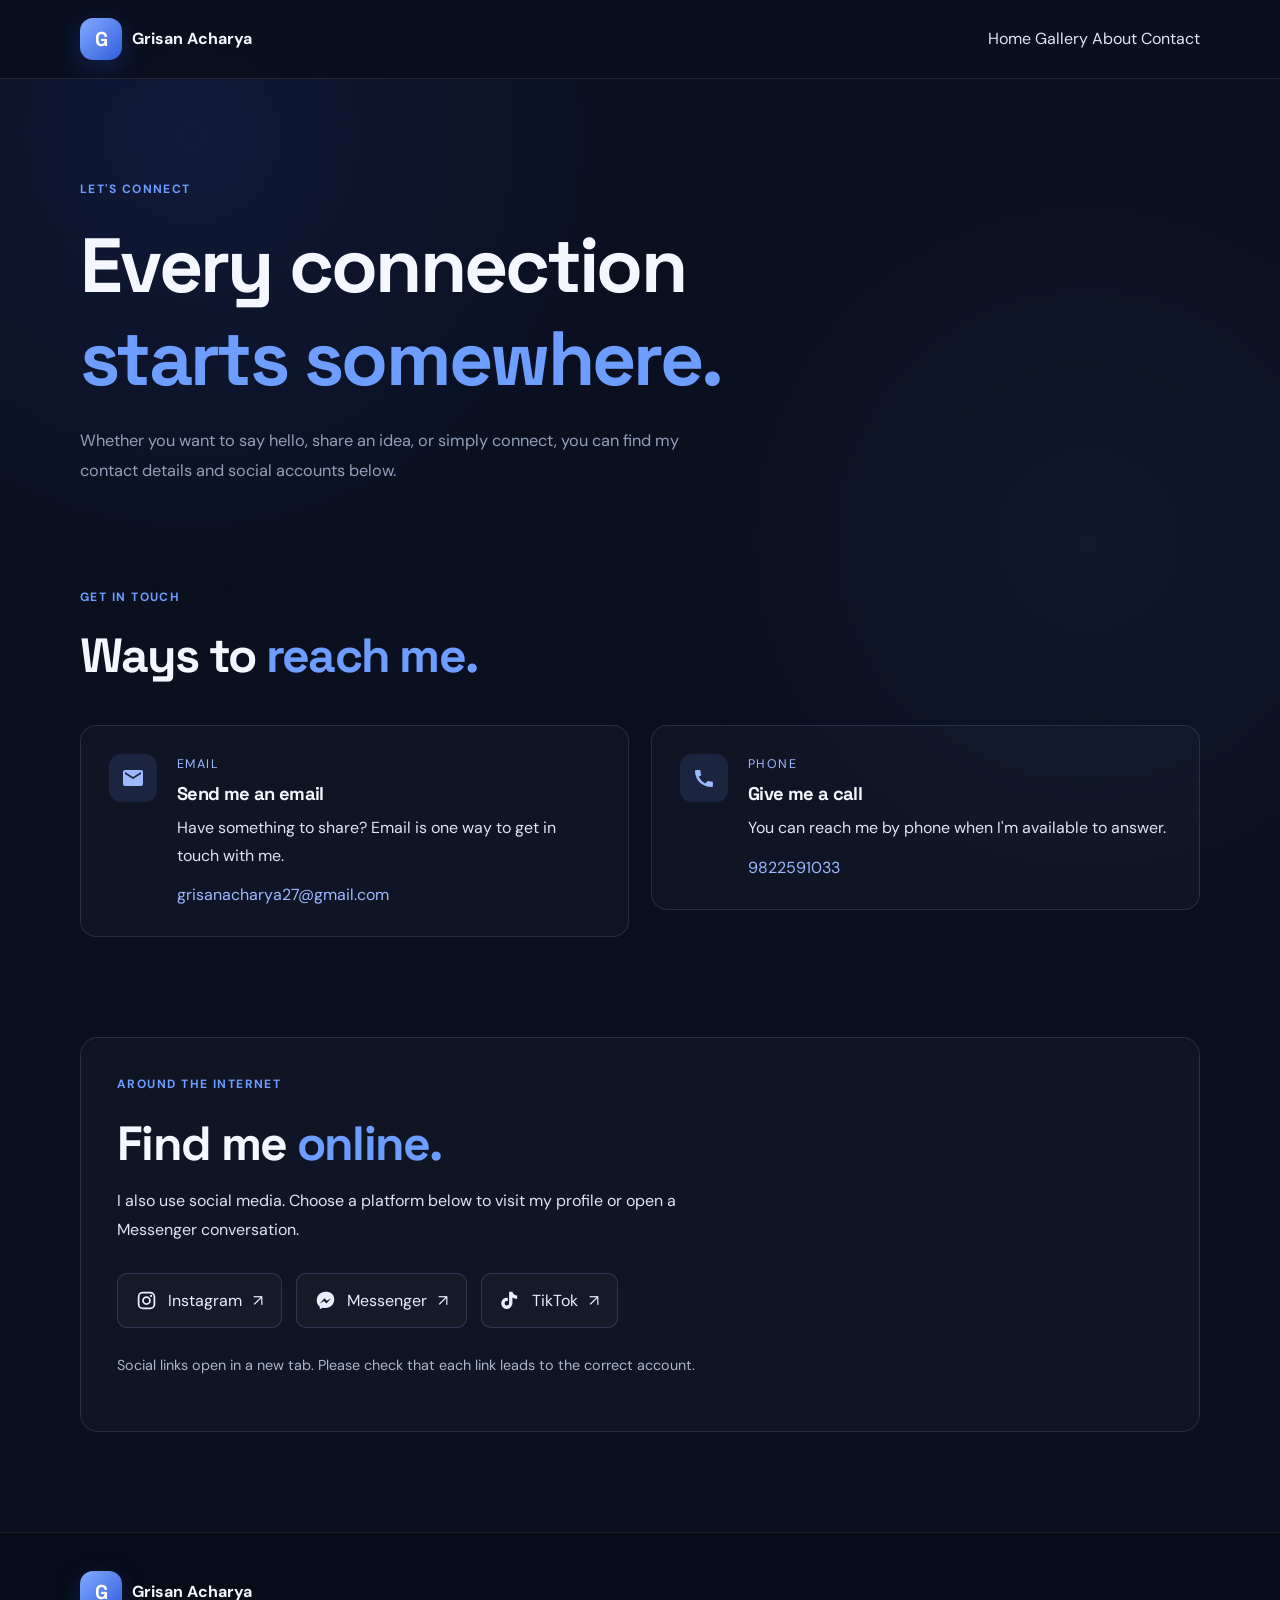
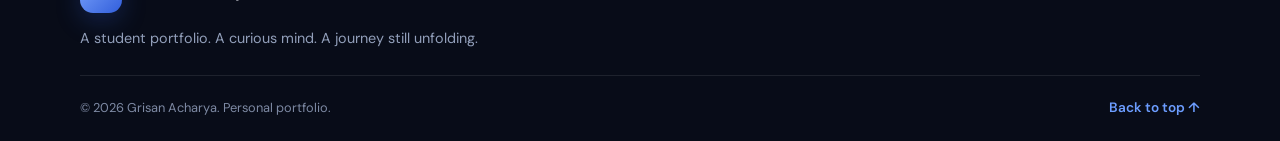
==== contact.html @ 9abcc93d "Refactor navigation menu in contact.html" ====
<!DOCTYPE html><html lang="en"><head>
    <meta charset="UTF-8">
    <meta name="viewport" content="width=device-width, initial-scale=1.0"><meta name="description"
    content="Contact Grisan Acharya through email, phone, or social media.">

<meta name="theme-color" content="#0b1020">

<title>Contact | Grisan Acharya</title>

<link rel="preconnect" href="https://fonts.googleapis.com">
<link rel="preconnect" href="https://fonts.gstatic.com" crossorigin>

<link href="https://fonts.googleapis.com/css2?family=DM+Sans:wght@400;500;600;700&family=Space+Grotesk:wght@400;500;600;700&display=swap"
    rel="stylesheet">

<link rel="stylesheet" href="style.css">

<style>
    /* Contact page */
    .contact-hero {
        padding: 100px 0 65px;
    }

    .contact-hero .eyebrow {
        margin-bottom: 20px;
    }

    .contact-hero h1 {
        max-width: 800px;
        margin-bottom: 22px;
    }

    .contact-hero .lead {
        max-width: 620px;
    }

    .contact-section {
        padding-top: 20px;
        padding-bottom: 100px;
    }

    .contact-grid {
        display: grid;
        grid-template-columns: repeat(2, minmax(0, 1fr));
        gap: 22px;
    }

    .contact-card {
        display: flex;
        align-items: flex-start;
        gap: 20px;
        padding: 28px;
        border: 1px solid rgba(156, 186, 255, 0.15);
        border-radius: 16px;
        background: rgba(255, 255, 255, 0.025);
        transition: transform 0.25s ease, border-color 0.25s ease;
        min-width: 0;
    }

    .contact-card:hover {
        transform: translateY(-4px);
        border-color: rgba(156, 186, 255, 0.5);
    }

    .contact-icon {
        width: 48px;
        height: 48px;
        flex-shrink: 0;
        display: flex;
        align-items: center;
        justify-content: center;
        border-radius: 12px;
        color: #9cbaff;
        background: rgba(108, 157, 255, 0.12);
    }

    .contact-icon svg {
        width: 24px;
        height: 24px;
        fill: currentColor;
    }

    .contact-card h2 {
        font-size: 1.15rem;
        margin: 2px 0 9px;
    }

    .contact-card p {
        margin: 0 0 12px;
        line-height: 1.7;
        overflow-wrap: anywhere;
    }

    .contact-card a {
        color: #9cbaff;
        text-decoration: none;
        overflow-wrap: anywhere;
    }

    .contact-card a:hover {
        text-decoration: underline;
    }

    .contact-label {
        font-size: 0.78rem;
        letter-spacing: 0.12em;
        text-transform: uppercase;
        color: #9cbaff;
        margin-bottom: 8px !important;
    }

    .social-contact-section {
        padding: 0 0 100px;
    }

    .social-contact-card {
        padding: 36px;
        border: 1px solid rgba(156, 186, 255, 0.15);
        border-radius: 18px;
        background: rgba(255, 255, 255, 0.025);
    }

    .social-contact-card h2 {
        margin-bottom: 14px;
    }

    .social-contact-card > p {
        max-width: 620px;
        line-height: 1.8;
    }

    .contact-social-links {
        display: flex;
        flex-wrap: wrap;
        gap: 14px;
        margin-top: 28px;
    }

    .contact-social-link {
        display: inline-flex;
        align-items: center;
        gap: 11px;
        padding: 13px 18px;
        color: #e8edff;
        text-decoration: none;
        border: 1px solid rgba(156, 186, 255, 0.18);
        border-radius: 10px;
        background: rgba(255, 255, 255, 0.025);
        transition: background 0.2s ease, border-color 0.2s ease;
    }

    .contact-social-link:hover {
        background: rgba(108, 157, 255, 0.1);
        border-color: rgba(156, 186, 255, 0.5);
    }

    .contact-social-link svg {
        width: 21px;
        height: 21px;
        flex-shrink: 0;
        fill: currentColor;
    }

    .contact-social-link:focus-visible,
    .contact-card a:focus-visible {
        outline: 2px solid #9cbaff;
        outline-offset: 4px;
    }

    .contact-note {
        margin-top: 25px;
        color: #aab5ce;
        font-size: 0.9rem;
        line-height: 1.7;
    }

    @media (max-width: 700px) {
        .contact-hero {
            padding-top: 70px;
        }

        .contact-grid {
            grid-template-columns: 1fr;
        }

        .contact-card {
            padding: 22px;
        }

        .social-contact-card {
            padding: 25px;
        }

        .contact-social-links {
            flex-direction: column;
        }

        .contact-social-link {
            width: 100%;
            box-sizing: border-box;
        }
    }

    @media (prefers-reduced-motion: reduce) {
        .contact-card,
        .contact-social-link {
            transition: none;
        }

        .contact-card:hover {
            transform: none;
        }
    }
</style>

</head><body id="top"><!-- Navigation -->
<header class="site-header">

    <div class="wrap nav-container">

        <a href="index.html" class="brand">
            <span class="brand-mark">G</span>
            <span>Grisan Acharya</span>
        </a>

        <nav aria-label="Main navigation">

            

                
                    <a href="index.html">Home</a>
                

                
                    <a href="gallery.html">Gallery</a>
                

                
                    <a href="information.html">About</a>
                

                
                    <a href="contact.html" aria-current="page">Contact</a>
                

            

        </nav>

    </div>

</header>


<main>

    <!-- Contact Introduction -->
    <section class="contact-hero">

        <div class="wrap">

            <p class="eyebrow">
                LET'S CONNECT
            </p>

            <h1>
                Every connection
                <span class="accent">starts somewhere.</span>
            </h1>

            <p class="lead">
                Whether you want to say hello, share an idea,
                or simply connect, you can find my contact details
                and social accounts below.
            </p>

        </div>

    </section>


    <!-- Contact Information -->
    <section class="section contact-section">

        <div class="wrap">

            <div class="section-heading">

                <p class="eyebrow">GET IN TOUCH</p>

                <h2>
                    Ways to
                    <span class="accent">reach me.</span>
                </h2>

            </div>


            <div class="contact-grid">

                <!-- Email -->
                <article class="contact-card">

                    <div class="contact-icon" aria-hidden="true">
                        <svg viewBox="0 0 24 24">
                            <path d="M20 4H4a2 2 0 0 0-2 2v12a2 2 0 0 0 2 2h16a2 2 0 0 0 2-2V6a2 2 0 0 0-2-2zm0 4-8 5-8-5V6l8 5 8-5v2z"/>
                        </svg>
                    </div>

                    <div>
                        <p class="contact-label">EMAIL</p>

                        <h2>Send me an email</h2>

                        <p>
                            Have something to share? Email is one
                            way to get in touch with me.
                        </p>

                        <a href="mailto:grisanacharya27@gmail.com">
                            grisanacharya27@gmail.com
                        </a>
                    </div>

                </article>


                <!-- Phone -->
                <article class="contact-card">

                    <div class="contact-icon" aria-hidden="true">
                        <svg viewBox="0 0 24 24">
                            <path d="M6.6 10.8a15.5 15.5 0 0 0 6.6 6.6l2.2-2.2a1 1 0 0 1 1-.2 11.2 11.2 0 0 0 3.5.6 1 1 0 0 1 1 1V20a1 1 0 0 1-1 1C10 21 3 14 3 5a1 1 0 0 1 1-1h3.5a1 1 0 0 1 1 1 11.2 11.2 0 0 0 .6 3.5 1 1 0 0 1-.2 1z"/>
                        </svg>
                    </div>

                    <div>
                        <p class="contact-label">PHONE</p>

                        <h2>Give me a call</h2>

                        <p>
                            You can reach me by phone when I'm
                            available to answer.
                        </p>

                        <a href="tel:9822591033">
                            9822591033
                        </a>
                    </div>

                </article>

            </div>

        </div>

    </section>


    <!-- Social Media -->
    <section class="section social-contact-section">

        <div class="wrap">

            <div class="social-contact-card">

                <p class="eyebrow">AROUND THE INTERNET</p>

                <h2>
                    Find me
                    <span class="accent">online.</span>
                </h2>

                <p>
                    I also use social media. Choose a platform below
                    to visit my profile or open a Messenger conversation.
                </p>


                <div class="contact-social-links">

                    <!-- Instagram -->
                    <a
                        class="contact-social-link"
                        href="https://www.instagram.com/grisanacharya/"
                        target="_blank"
                        rel="noopener noreferrer"
                        aria-label="Visit Instagram profile"
                    >

                        <svg viewBox="0 0 24 24" aria-hidden="true">
                            <path d="M7.8 2h8.4A5.8 5.8 0 0 1 22 7.8v8.4a5.8 5.8 0 0 1-5.8 5.8H7.8A5.8 5.8 0 0 1 2 16.2V7.8A5.8 5.8 0 0 1 7.8 2zm0 2A3.8 3.8 0 0 0 4 7.8v8.4A3.8 3.8 0 0 0 7.8 20h8.4a3.8 3.8 0 0 0 3.8-3.8V7.8A3.8 3.8 0 0 0 16.2 4H7.8zM12 7a5 5 0 1 1 0 10 5 5 0 0 1 0-10zm0 2a3 3 0 1 0 0 6 3 3 0 0 0 0-6zm5.2-3.5a1.3 1.3 0 1 1 0 2.6 1.3 1.3 0 0 1 0-2.6z"/>
                        </svg>

                        Instagram
                        <span aria-hidden="true">↗</span>

                    </a>


                    <!-- Messenger -->
                    <a
                        class="contact-social-link"
                        href="https://m.me/GrisanAcharya01"
                        target="_blank"
                        rel="noopener noreferrer"
                        aria-label="Open Messenger conversation"
                    >

                        <svg viewBox="0 0 24 24" aria-hidden="true">
                            <path d="M12 2C6.2 2 2 6.3 2 12c0 3 1.3 5.5 3.5 7.2V22l3.2-1.8c1 .3 2.1.5 3.3.5 5.8 0 10-4.3 10-10S17.8 2 12 2zm1 13.5-2.6-2.8-5.1 2.8 5.6-6 2.6 2.8 5.1-2.8-5.6 6z"/>
                        </svg>

                        Messenger
                        <span aria-hidden="true">↗</span>

                    </a>


                    <!-- TikTok -->
                    <a
                        class="contact-social-link"
                        href="https://www.tiktok.com/@grisan25"
                        target="_blank"
                        rel="noopener noreferrer"
                        aria-label="Visit TikTok profile"
                    >

                        <svg viewBox="0 0 24 24" aria-hidden="true">
                            <path d="M19.6 6.4a5.7 5.7 0 0 1-3.5-1.2A5.7 5.7 0 0 1 14.2 2h-3.8v13.2a2.6 2.6 0 1 1-2.6-2.6c.4 0 .8.1 1.1.2V8.9a6.4 6.4 0 1 0 5.3 6.3V8.5a9.4 9.4 0 0 0 5.4 1.7V6.4z"/>
                        </svg>

                        TikTok
                        <span aria-hidden="true">↗</span>

                    </a>

                </div>


                <p class="contact-note">
                    Social links open in a new tab. Please check that
                    each link leads to the correct account.
                </p>

            </div>

        </div>

    </section>

</main>


<!-- Footer -->
<footer class="site-footer">

    <div class="wrap">

        <div class="footer-main">

            <a href="index.html" class="brand footer-brand">
                <span class="brand-mark">G</span>
                <span>Grisan Acharya</span>
            </a>

            <p>
                A student portfolio.
                A curious mind.
                A journey still unfolding.
            </p>

        </div>


        <div class="footer-bottom">

            <p>
                &copy; 2026 Grisan Acharya.
                Personal portfolio.
            </p>

            <a href="#top" class="back-to-top">
                Back to top ↑
            </a>

        </div>

    </div>

</footer>


<script>
    document.querySelector(".back-to-top").addEventListener(
        "click",
        function (event) {
            event.preventDefault();

            window.scrollTo({
                top: 0,
                behavior: "smooth"
            });
        }
    );
</script>

</body>
</html>
---- style.css ----
/* =========================================
   GRISAN ACHARYA — PERSONAL PORTFOLIO
   Responsive design for all devices
   ========================================= */

:root {
    --bg: #0b1020;
    --bg-soft: #10182b;
    --card: #121d33;
    --blue: #6c9dff;
    --blue-light: #9cbaff;
    --white: #f5f7ff;
    --text: #dce4f5;
    --muted: #929fba;
    --line: rgba(255, 255, 255, 0.09);
    --max-width: 1120px;
}

* {
    box-sizing: border-box;
    margin: 0;
    padding: 0;
}

html {
    scroll-behavior: smooth;
    scroll-padding-top: 120px;
}

body {
    min-height: 100vh;
    overflow-x: clip;
    display: flex;
    flex-direction: column;

    background: var(--bg);
    color: var(--text);

    font-family: "DM Sans", Arial, sans-serif;
    line-height: 1.7;
}

main {
    flex: 1;
    min-width: 0;
}

img {
    display: block;
    max-width: 100%;
    height: auto;
}

a {
    color: inherit;
    text-decoration: none;
}

button,
input,
textarea,
select {
    font: inherit;
}

button,
a {
    -webkit-tap-highlight-color: transparent;
}

ul {
    list-style: none;
}

h1,
h2,
h3,
h4 {
    color: var(--white);
    font-family: "Space Grotesk", Arial, sans-serif;
    line-height: 1.2;
    letter-spacing: -0.035em;
    overflow-wrap: anywhere;
}

h1 {
    font-size: clamp(2.3rem, 6vw, 4.8rem);
}

h2 {
    font-size: clamp(1.9rem, 4vw, 3rem);
}

h3 {
    font-size: 1.2rem;
}

p {
    margin-bottom: 1rem;
    overflow-wrap: anywhere;
}

:focus-visible {
    outline: 3px solid var(--blue-light);
    outline-offset: 4px;
}

.accent {
    color: var(--blue);
}

.wrap {
    width: min(90%, var(--max-width));
    margin-inline: auto;
}

.section {
    padding-block: clamp(55px, 8vw, 100px);
}

/* Background */

body::before {
    content: "";
    position: fixed;
    inset: 0;
    z-index: -1;
    pointer-events: none;

    background:
        radial-gradient(
            circle at 15% 15%,
            rgba(49, 94, 219, 0.13),
            transparent 35%
        ),
        radial-gradient(
            circle at 85% 60%,
            rgba(108, 157, 255, 0.06),
            transparent 35%
        );
}

/* Navigation */

.site-header {
    position: sticky;
    top: 0;
    z-index: 100;

    background: rgba(11, 16, 32, 0.96);
    border-bottom: 1px solid var(--line);

    backdrop-filter: blur(16px);
    -webkit-backdrop-filter: blur(16px);
}

.nav-container {
    min-height: 78px;

    display: flex;
    justify-content: space-between;
    align-items: center;
    gap: 20px;
}

.brand {
    display: inline-flex;
    align-items: center;
    gap: 10px;

    color: var(--white);
    font-size: 1rem;
    font-weight: 700;
    white-space: nowrap;
}

.brand-mark {
    width: 42px;
    height: 42px;
    flex-shrink: 0;

    display: grid;
    place-items: center;

    border-radius: 13px;
    background: linear-gradient(135deg, #82aaff, #315edb);

    color: white;
    font-family: "Space Grotesk", Arial, sans-serif;
    font-size: 1.25rem;

    box-shadow: 0 8px 24px rgba(49, 94, 219, 0.25);
}

.menu {
    display: flex;
    align-items: center;
    flex-wrap: wrap;
    gap: 5px;
}

.menu a {
    display: block;
    padding: 9px 12px;

    border-radius: 9px;
    color: var(--muted);

    font-size: 0.9rem;

    transition: background 0.2s, color 0.2s;
}

.menu a:hover,
.menu a[aria-current="page"] {
    color: var(--white);
    background: rgba(108, 157, 255, 0.12);
}

.menu a[aria-current="page"] {
    box-shadow: inset 0 -2px 0 var(--blue);
}

/* Labels and buttons */

.eyebrow {
    display: flex;
    align-items: center;
    flex-wrap: wrap;
    gap: 9px;

    margin-bottom: 20px;

    color: var(--blue);
    font-size: 0.75rem;
    font-weight: 700;
    letter-spacing: 0.12em;
}

.status-dot {
    width: 8px;
    height: 8px;
    flex: 0 0 8px;

    border-radius: 50%;
    background: var(--blue);

    box-shadow: 0 0 12px rgba(108, 157, 255, 0.7);
}

.lead {
    max-width: 620px;
    color: var(--muted);
    font-size: 1.02rem;
    line-height: 1.85;
}

.btn-row {
    display: flex;
    align-items: center;
    flex-wrap: wrap;
    gap: 12px;
    margin-top: 28px;
}

.btn {
    min-height: 48px;
    padding: 12px 20px;

    display: inline-flex;
    justify-content: center;
    align-items: center;
    gap: 9px;

    border: 1px solid transparent;
    border-radius: 11px;

    font-size: 0.94rem;
    font-weight: 600;
    text-align: center;

    transition: transform 0.2s, background 0.2s;
}

.btn:hover {
    transform: translateY(-2px);
}

.btn-primary {
    color: #071020;
    background: linear-gradient(135deg, #a6c2ff, #6595ff);
}

.btn-secondary {
    color: var(--white);
    border-color: var(--line);
    background: rgba(255, 255, 255, 0.025);
}

/* Hero */

.hero {
    padding-block: clamp(55px, 9vw, 105px);

    border-bottom: 1px solid var(--line);
}

.hero-grid {
    display: grid;
    grid-template-columns: minmax(0, 1.05fr) minmax(0, 0.95fr);
    align-items: center;
    gap: clamp(30px, 6vw, 70px);
}

.hero-content {
    min-width: 0;
    animation: fade-up 0.7s ease both;
}

.hero h1 {
    margin-bottom: 22px;
}

.hero-role {
    margin-bottom: 12px;
    color: var(--white);
    font-size: 1.15rem;
    font-weight: 600;
}

.hero .lead {
    margin-bottom: 18px;
}

.hero-note {
    padding-left: 14px;
    border-left: 2px solid var(--blue);

    color: var(--muted);
    font-size: 0.94rem;
}

.hero-footer-note {
    display: flex;
    align-items: center;
    flex-wrap: wrap;
    gap: 10px;

    margin-top: 40px;

    color: #8794ad;
    font-size: 0.68rem;
    font-weight: 600;
    letter-spacing: 0.08em;
}

.line {
    width: 30px;
    height: 1px;
    flex-shrink: 0;
    background: var(--blue);
}

/* Hero photo */

.hero-visual {
    position: relative;
    isolation: isolate;

    display: grid;
    place-items: center;

    min-width: 0;
    min-height: 480px;

    animation: fade-up 0.9s ease both;
}

.photo-orbit {
    position: absolute;
    z-index: -1;

    border: 1px solid rgba(108, 157, 255, 0.12);
    border-radius: 50%;

    pointer-events: none;
}

.orbit-one {
    width: min(100%, 440px);
    aspect-ratio: 1;
}

.orbit-two {
    width: min(115%, 510px);
    aspect-ratio: 1;
}

.hero-photo {
    position: relative;

    width: min(80%, 350px);
    padding: 9px;

    border: 1px solid var(--line);
    border-radius: 25px;

    background: rgba(255, 255, 255, 0.04);
    box-shadow: 0 25px 70px rgba(0, 0, 0, 0.4);

    transform: rotate(2deg);
    transition: transform 0.3s;
}

.hero-photo:hover {
    transform: rotate(0);
}

.hero-photo img {
    width: 100%;
    aspect-ratio: 4 / 5;

    object-fit: cover;
    object-position: center 30%;

    border-radius: 18px;
}

.photo-label {
    position: absolute;
    left: -25px;
    bottom: 22px;

    display: flex;
    align-items: center;
    gap: 10px;

    max-width: calc(100% + 20px);
    padding: 11px 13px;

    border: 1px solid var(--line);
    border-radius: 13px;

    background: #111a2d;
    box-shadow: 0 12px 35px rgba(0, 0, 0, 0.3);
}

.photo-label-icon {
    width: 35px;
    height: 35px;
    flex-shrink: 0;

    display: grid;
    place-items: center;

    border-radius: 10px;
    background: rgba(108, 157, 255, 0.12);
    color: var(--blue);
}

.photo-label strong,
.photo-label small,
.floating-card strong,
.floating-card small {
    display: block;
}

.photo-label strong,
.floating-card strong {
    color: var(--white);
    font-size: 0.83rem;
}

.photo-label small,
.floating-card small {
    color: var(--muted);
    font-size: 0.72rem;
}

.floating-card {
    position: absolute;

    display: flex;
    align-items: center;
    gap: 10px;

    max-width: 190px;
    padding: 11px 13px;

    border: 1px solid var(--line);
    border-radius: 13px;

    background: #111a2d;
    box-shadow: 0 12px 35px rgba(0, 0, 0, 0.3);
}

.floating-icon {
    color: var(--blue);
    font-size: 1.3rem;
}

.floating-card-top {
    top: 25px;
    right: 0;
}

.floating-card-bottom {
    right: -5px;
    bottom: 25px;
}

.floating-number {
    color: var(--blue);
    font-weight: 700;
    font-size: 1.2rem;
}

/* Section headings */

.section-heading {
    max-width: 760px;
    margin-bottom: 40px;
}

.section-heading h2 {
    margin-bottom: 18px;
}

.section-heading .lead {
    margin-bottom: 0;
}

/* Introduction cards */

.intro-section,
.events-section,
.social-section {
    background: var(--bg-soft);
}

.cards {
    display: grid;
    grid-template-columns: repeat(3, minmax(0, 1fr));
    gap: 18px;
}

.card {
    min-width: 0;
    padding: 27px 23px;

    border: 1px solid var(--line);
    border-radius: 20px;

    background: rgba(255, 255, 255, 0.02);

    transition: transform 0.25s, border-color 0.25s;
}

.card:hover {
    transform: translateY(-4px);
    border-color: rgba(108, 157, 255, 0.35);
}

.card-number {
    margin-bottom: 22px;

    color: var(--blue);
    font-size: 0.85rem;
    font-weight: 700;
}

.card h3 {
    margin-bottom: 12px;
}

.card p {
    margin-bottom: 0;
    color: var(--muted);
    font-size: 0.92rem;
}

/* Philosophy */

.philosophy-card {
    max-width: 900px;
    margin-inline: auto;
    padding: clamp(30px, 7vw, 65px);

    text-align: center;

    border: 1px solid rgba(108, 157, 255, 0.2);
    border-radius: 25px;

    background:
        radial-gradient(
            circle at top right,
            rgba(108, 157, 255, 0.12),
            transparent 45%
        ),
        var(--bg-soft);
}

.philosophy-symbol {
    margin-bottom: 15px;
    color: rgba(108, 157, 255, 0.35);
    font-family: Georgia, serif;
    font-size: 5rem;
    line-height: 1;
}

.philosophy-card .eyebrow {
    justify-content: center;
}

.philosophy-card h2 {
    margin-bottom: 22px;
}

.philosophy-description {
    max-width: 620px;
    margin-inline: auto;
    color: var(--muted);
}

.philosophy-signature {
    color: var(--blue);
    font-size: 0.88rem;
    font-weight: 600;
}

/* Events */

.events {
    display: grid;
    gap: 14px;
}

.event {
    display: grid;
    grid-template-columns: 55px minmax(0, 1fr) 25px;
    align-items: center;
    gap: 18px;

    padding: 23px;

    border: 1px solid var(--line);
    border-radius: 18px;

    background: rgba(255, 255, 255, 0.018);
}

.event-marker {
    width: 52px;
    aspect-ratio: 1;

    display: grid;
    place-items: center;

    border: 1px solid rgba(108, 157, 255, 0.2);
    border-radius: 14px;

    background: rgba(108, 157, 255, 0.09);
    color: var(--blue);
    font-weight: 700;
}

.event-content {
    min-width: 0;
}

.event-category {
    margin-bottom: 6px;
    color: var(--blue);
    font-size: 0.68rem;
    font-weight: 700;
    letter-spacing: 0.12em;
}

.event h3 {
    margin-bottom: 8px;
}

.event-content > p:not(.event-category) {
    color: var(--muted);
    font-size: 0.9rem;
}

.event-date {
    color: #9aa8c2;
    font-size: 0.8rem;
    font-weight: 600;
}

.event-arrow {
    color: var(--blue);
    font-size: 1.2rem;
}

.events-disclaimer {
    margin-top: 18px;
    color: var(--muted);
    font-size: 0.8rem;
}

/* Explore cards */

.explore-grid {
    display: grid;
    grid-template-columns: repeat(3, minmax(0, 1fr));
    gap: 17px;
}

.explore-card {
    min-width: 0;
    min-height: 215px;
    padding: 24px;

    display: flex;
    flex-direction: column;

    border: 1px solid var(--line);
    border-radius: 20px;

    background: var(--bg-soft);

    transition: transform 0.25s, border-color 0.25s;
}

.explore-card:hover {
    transform: translateY(-4px);
    border-color: rgba(108, 157, 255, 0.4);
}

.explore-card-top {
    display: flex;
    justify-content: space-between;
    gap: 10px;
    margin-bottom: 35px;
}

.explore-number {
    color: var(--blue);
    font-size: 0.68rem;
    font-weight: 700;
    letter-spacing: 0.08em;
}

.explore-arrow {
    color: var(--blue);
}

.explore-card h3 {
    margin-bottom: 10px;
}

.explore-card p {
    margin-bottom: 0;
    color: var(--muted);
    font-size: 0.9rem;
}

/* Social section */

.social-inner {
    display: grid;
    grid-template-columns: minmax(0, 1fr) minmax(0, 0.9fr);
    align-items: center;
    gap: 45px;
}

.social-inner h2 {
    margin-bottom: 18px;
}

.social-inner .lead {
    margin-bottom: 0;
}

.social-links {
    display: grid;
    gap: 11px;
}

.social-link {
    display: flex;
    align-items: center;
    gap: 13px;

    min-width: 0;
    padding: 14px;

    border: 1px solid var(--line);
    border-radius: 14px;

    background: rgba(255, 255, 255, 0.02);
}

.social-link > span:first-child {
    width: 38px;
    height: 38px;
    flex: 0 0 38px;

    display: grid;
    place-items: center;

    border-radius: 10px;
    background: rgba(108, 157, 255, 0.12);
    color: var(--blue);
    font-size: 0.8rem;
    font-weight: 700;
}

.social-name {
    flex: 1;
    min-width: 0;
    color: var(--white);
    font-size: 0.9rem;
    font-weight: 600;
}

.social-arrow {
    color: var(--muted);
}

/* Other page headers */

.page-head {
    padding-block: clamp(50px, 8vw, 85px);

    border-bottom: 1px solid var(--line);

    background:
        radial-gradient(
            circle at 80% 10%,
            rgba(108, 157, 255, 0.12),
            transparent 40%
        );
}

.page-head h1 {
    margin-bottom: 18px;
}

.page-head p:not(.eyebrow) {
    max-width: 650px;
    color: var(--muted);
    font-size: 1.02rem;
}

/* Gallery */

.gallery-grid {
    display: grid;
    grid-template-columns: repeat(2, minmax(0, 1fr));
    gap: 23px;
}

.moment {
    min-width: 0;
    padding: 20px;

    border: 1px solid var(--line);
    border-radius: 22px;

    background: var(--bg-soft);
}

.moment h2,
.moment h3 {
    margin-bottom: 12px;
}

.moment p {
    color: var(--muted);
    font-size: 0.93rem;
}

.moment .photo {
    overflow: hidden;
    margin-top: 18px;
    border-radius: 15px;
    background: var(--bg);
}

.moment .photo img {
    width: 100%;
    aspect-ratio: 4 / 5;
    object-fit: cover;
}

.moment figcaption {
    padding: 12px;
    color: var(--text);
    font-size: 0.86rem;
}

/* About page */

.about-grid {
    display: grid;
    grid-template-columns: minmax(0, 0.8fr) minmax(0, 1.2fr);
    align-items: start;
    gap: 35px;
}

.profile-card {
    min-width: 0;
    padding: 17px;

    border: 1px solid var(--line);
    border-radius: 22px;

    background: var(--bg-soft);
}

.profile-card img {
    width: 100%;
    aspect-ratio: 4 / 5;
    object-fit: cover;
    border-radius: 15px;
}

.profile-card h2,
.profile-card h3 {
    margin-top: 18px;
}

.profile-card p,
.about-content p {
    color: var(--muted);
}

.about-content h2 {
    margin-bottom: 20px;
}

.info-table {
    width: 100%;
    margin-top: 23px;
    border-collapse: collapse;
}

.info-table th,
.info-table td {
    padding: 13px 9px;
    border-bottom: 1px solid var(--line);
    text-align: left;
    vertical-align: top;
    overflow-wrap: anywhere;
}

.info-table th {
    width: 35%;
    color: var(--white);
}

.info-table td {
    color: var(--muted);
}

.chips {
    display: flex;
    flex-wrap: wrap;
    gap: 9px;
    margin-top: 18px;
}

.chips li {
    padding: 7px 12px;
    border: 1px solid rgba(108, 157, 255, 0.2);
    border-radius: 999px;

    background: rgba(108, 157, 255, 0.08);
    color: var(--blue-light);
    font-size: 0.8rem;
}

/* Contact page */

.contact-grid {
    display: grid;
    grid-template-columns: minmax(0, 0.9fr) minmax(0, 1.1fr);
    align-items: start;
    gap: 30px;
}

.contact-information h2,
.form-card h2 {
    margin-bottom: 16px;
}

.contact-information > p,
.form-card > p {
    color: var(--muted);
}

.info-list {
    display: grid;
    gap: 12px;
    margin-top: 22px;
}

.info-item {
    min-width: 0;
    padding: 16px;

    border: 1px solid var(--line);
    border-radius: 15px;

    background: var(--bg-soft);
    overflow-wrap: anywhere;
}

.info-item small {
    display: block;
    margin-bottom: 5px;
    color: var(--muted);
}

.info-item strong,
.info-item a {
    color: var(--white);
    font-size: 0.9rem;
}

.form-card {
    min-width: 0;
    padding: 25px;

    border: 1px solid var(--line);
    border-radius: 22px;

    background: var(--bg-soft);
}

.form-grid {
    display: grid;
    grid-template-columns: repeat(2, minmax(0, 1fr));
    gap: 15px;
}

.field {
    display: flex;
    flex-direction: column;
    gap: 7px;
    margin-bottom: 15px;
}

.field.full {
    grid-column: 1 / -1;
}

.field label {
    color: var(--text);
    font-size: 0.87rem;
    font-weight: 600;
}

.field input,
.field select,
.field textarea {
    width: 100%;
    min-width: 0;
    padding: 12px;

    border: 1px solid rgba(255, 255, 255, 0.12);
    border-radius: 10px;

    background: #0b1222;
    color: var(--white);
}

.field input:focus,
.field select:focus,
.field textarea:focus {
    outline: 2px solid var(--blue);
    outline-offset: 1px;
}

.field textarea {
    min-height: 130px;
    resize: vertical;
}

.field input::placeholder,
.field textarea::placeholder {
    color: #77839d;
}

.form-hint {
    margin-top: 12px;
    color: var(--muted);
    font-size: 0.8rem;
}

#form-result {
    display: none;
    margin-top: 18px;
    padding: 14px;

    border: 1px solid rgba(108, 157, 255, 0.25);
    border-radius: 11px;

    background: rgba(108, 157, 255, 0.08);
    color: var(--white);
}

#form-result.show {
    display: block;
}

/* Footer */

.site-footer {
    padding-block: 38px 22px;

    border-top: 1px solid var(--line);
    background: #080c18;
}

.footer-main {
    display: flex;
    flex-direction: column;
    align-items: flex-start;
    gap: 13px;
    padding-bottom: 25px;
}

.footer-main p {
    max-width: 450px;
    margin-bottom: 0;
    color: var(--muted);
    font-size: 0.9rem;
}

.footer-bottom {
    display: flex;
    justify-content: space-between;
    align-items: center;
    flex-wrap: wrap;
    gap: 12px;

    padding-top: 20px;
    border-top: 1px solid var(--line);
}

.footer-bottom p {
    margin-bottom: 0;
    color: #7e8aa4;
    font-size: 0.8rem;
}

.back-to-top {
    color: var(--blue);
    font-size: 0.85rem;
    font-weight: 600;
}

/* Animation */

@keyframes fade-up {
    from {
        opacity: 0;
        transform: translateY(15px);
    }

    to {
        opacity: 1;
        transform: translateY(0);
    }
}

/* Tablets and smaller laptops */

@media (max-width: 900px) {
    .nav-container {
        gap: 12px;
    }

    .menu a {
        padding-inline: 9px;
    }

    .hero-grid {
        grid-template-columns: minmax(0, 1fr) minmax(0, 0.85fr);
        gap: 25px;
    }

    .hero-visual {
        min-height: 400px;
    }

    .cards,
    .explore-grid {
        grid-template-columns: repeat(2, minmax(0, 1fr));
    }

    .card:last-child,
    .explore-card:last-child {
        grid-column: 1 / -1;
    }

    .social-inner {
        grid-template-columns: 1fr;
        gap: 30px;
    }

    .about-grid {
        gap: 22px;
    }
}

/* Phones */

@media (max-width: 640px) {
    .wrap {
        width: 91%;
    }

    .nav-container {
        padding-block: 12px 9px;
        flex-direction: column;
        gap: 10px;
    }

    .brand {
        align-self: center;
    }

    .menu {
        width: 100%;
        display: grid;
        grid-template-columns: repeat(4, minmax(0, 1fr));
        gap: 3px;
    }

    .menu a {
        padding: 9px 2px;
        text-align: center;
        font-size: 0.75rem;
    }

    .hero-grid {
        grid-template-columns: minmax(0, 1fr);
        gap: 20px;
    }

    .hero h1 {
        font-size: clamp(2.35rem, 10vw, 3.5rem);
    }

    .hero-role {
        font-size: 1.02rem;
    }

    .hero .lead {
        font-size: 0.95rem;
    }

    .hero-visual {
        width: 100%;
        min-height: 390px;
    }

    .hero-photo {
        width: min(76%, 290px);
    }

    .orbit-one {
        width: min(100%, 340px);
    }

    .orbit-two {
        width: min(112%, 385px);
    }

    .floating-card {
        max-width: 155px;
        padding: 9px 10px;
        gap: 7px;
    }

    .floating-card-top {
        top: 15px;
        right: 0;
    }

    .floating-card-bottom {
        right: 0;
        bottom: 15px;
    }

    .photo-label {
        left: -8px;
        bottom: 17px;
        padding: 9px 10px;
    }

    .photo-label-icon {
        width: 30px;
        height: 30px;
    }

    .hero-footer-note {
        margin-top: 30px;
    }

    .btn-row {
        align-items: stretch;
    }

    .btn {
        max-width: 100%;
    }

    .section-heading {
        margin-bottom: 28px;
    }

    .cards,
    .explore-grid,
    .gallery-grid,
    .about-grid,
    .contact-grid {
        grid-template-columns: minmax(0, 1fr);
    }

    .card:last-child,
    .explore-card:last-child {
        grid-column: auto;
    }

    .philosophy-card {
        padding: 35px 20px;
    }

    .philosophy-card h2 {
        font-size: 1.8rem;
    }

    .event {
        grid-template-columns: 42px minmax(0, 1fr);
        gap: 12px;
        padding: 16px 13px;
    }

    .event-marker {
        width: 42px;
        border-radius: 11px;
    }

    .event h3 {
        font-size: 1.05rem;
    }

    .event-arrow {
        display: none;
    }

    .explore-card {
        min-height: 180px;
    }

    .explore-card-top {
        margin-bottom: 25px;
    }

    .profile-card {
        width: min(100%, 380px);
        margin-inline: auto;
    }

    .info-table th,
    .info-table td {
        padding: 11px 7px;
        font-size: 0.84rem;
    }

    .form-card {
        padding: 20px 15px;
    }

    .form-grid {
        grid-template-columns: minmax(0, 1fr);
        gap: 0;
    }

    .field.full {
        grid-column: auto;
    }

    .footer-bottom {
        align-items: flex-start;
        flex-direction: column;
    }
}

/* Very small phones */

@media (max-width: 360px) {
    .menu a {
        font-size: 0.68rem;
    }

    .brand {
        font-size: 0.9rem;
    }

    .hero h1 {
        font-size: 2.2rem;
    }

    .hero-visual {
        min-height: 340px;
    }

    .floating-card {
        max-width: 140px;
    }

    .floating-card strong {
        font-size: 0.75rem;
    }

    .floating-card small {
        font-size: 0.65rem;
    }

    .btn-row {
        flex-direction: column;
    }

    .btn {
        width: 100%;
    }
}

/* Accessibility: reduce motion when requested */

@media (prefers-reduced-motion: reduce) {
    html {
        scroll-behavior: auto;
    }

    *,
    *::before,
    *::after {
        animation: none !important;
        transition: none !important;
    }
       }
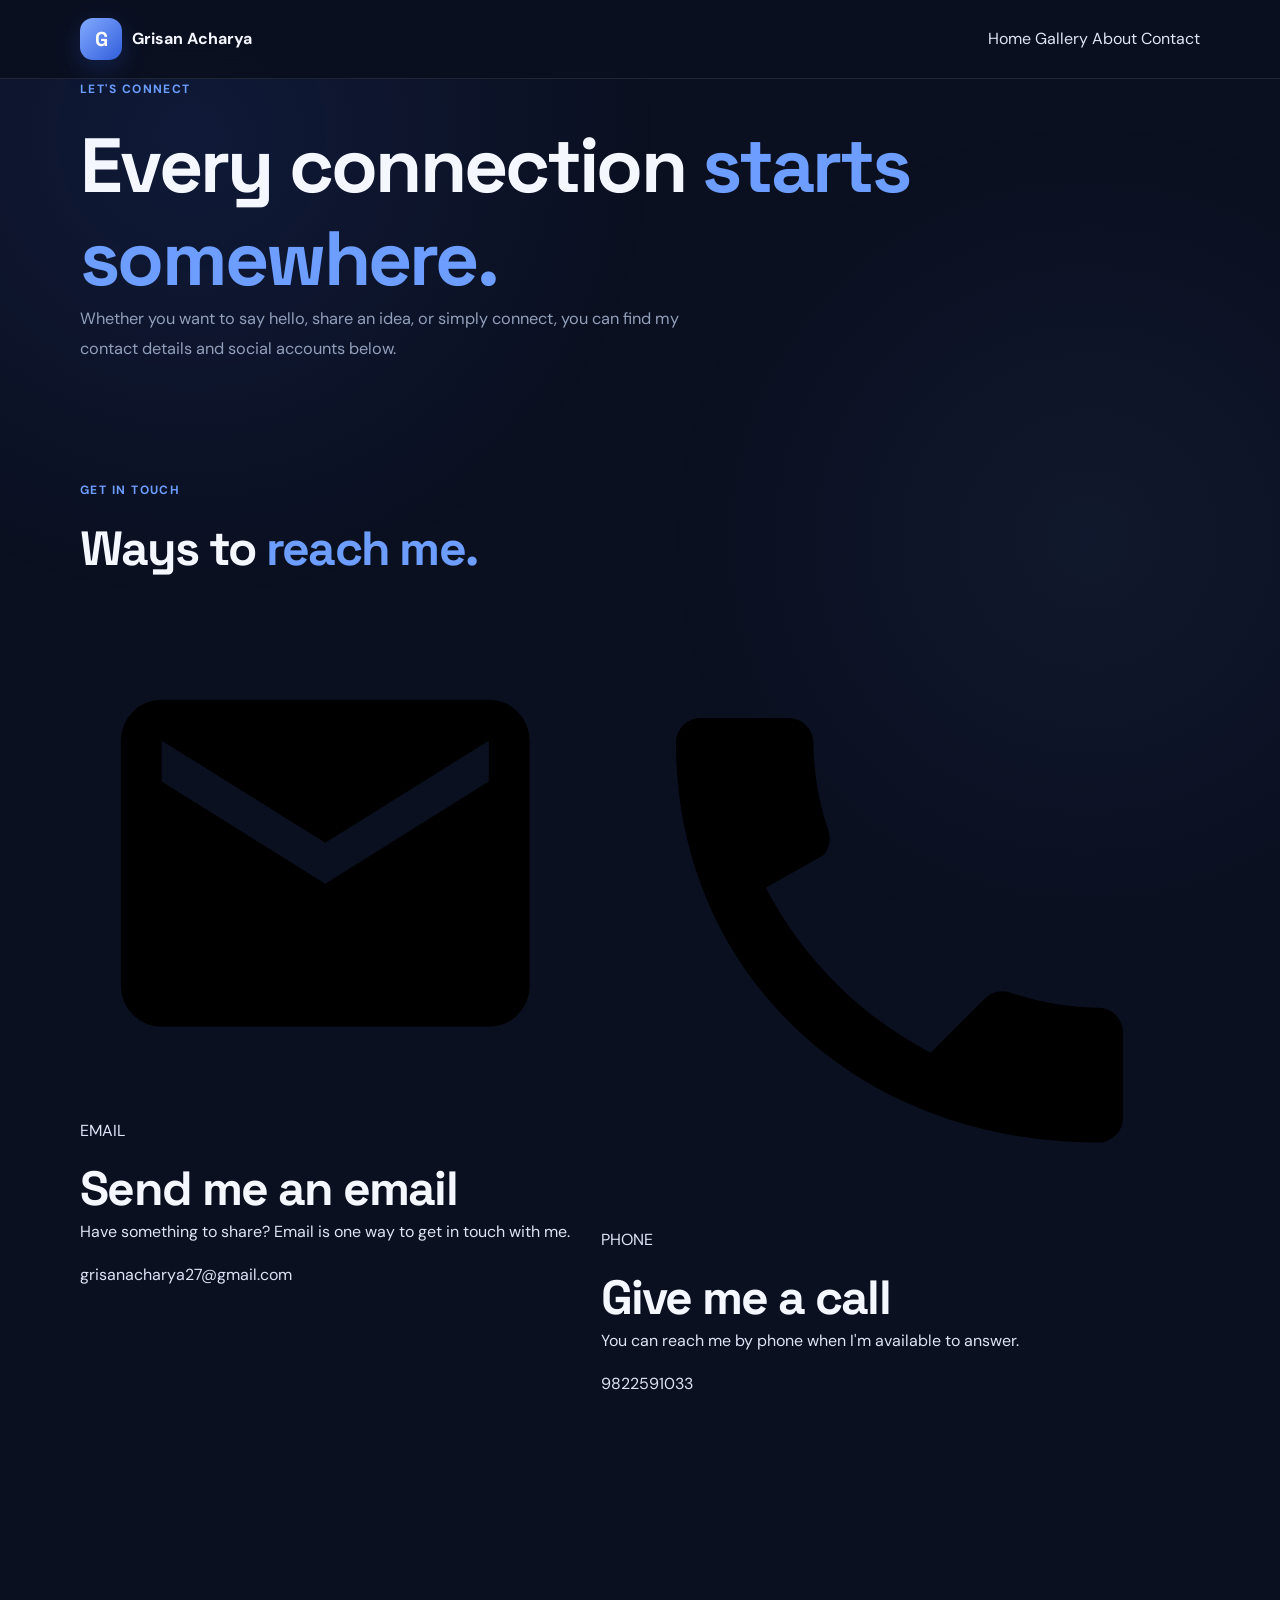
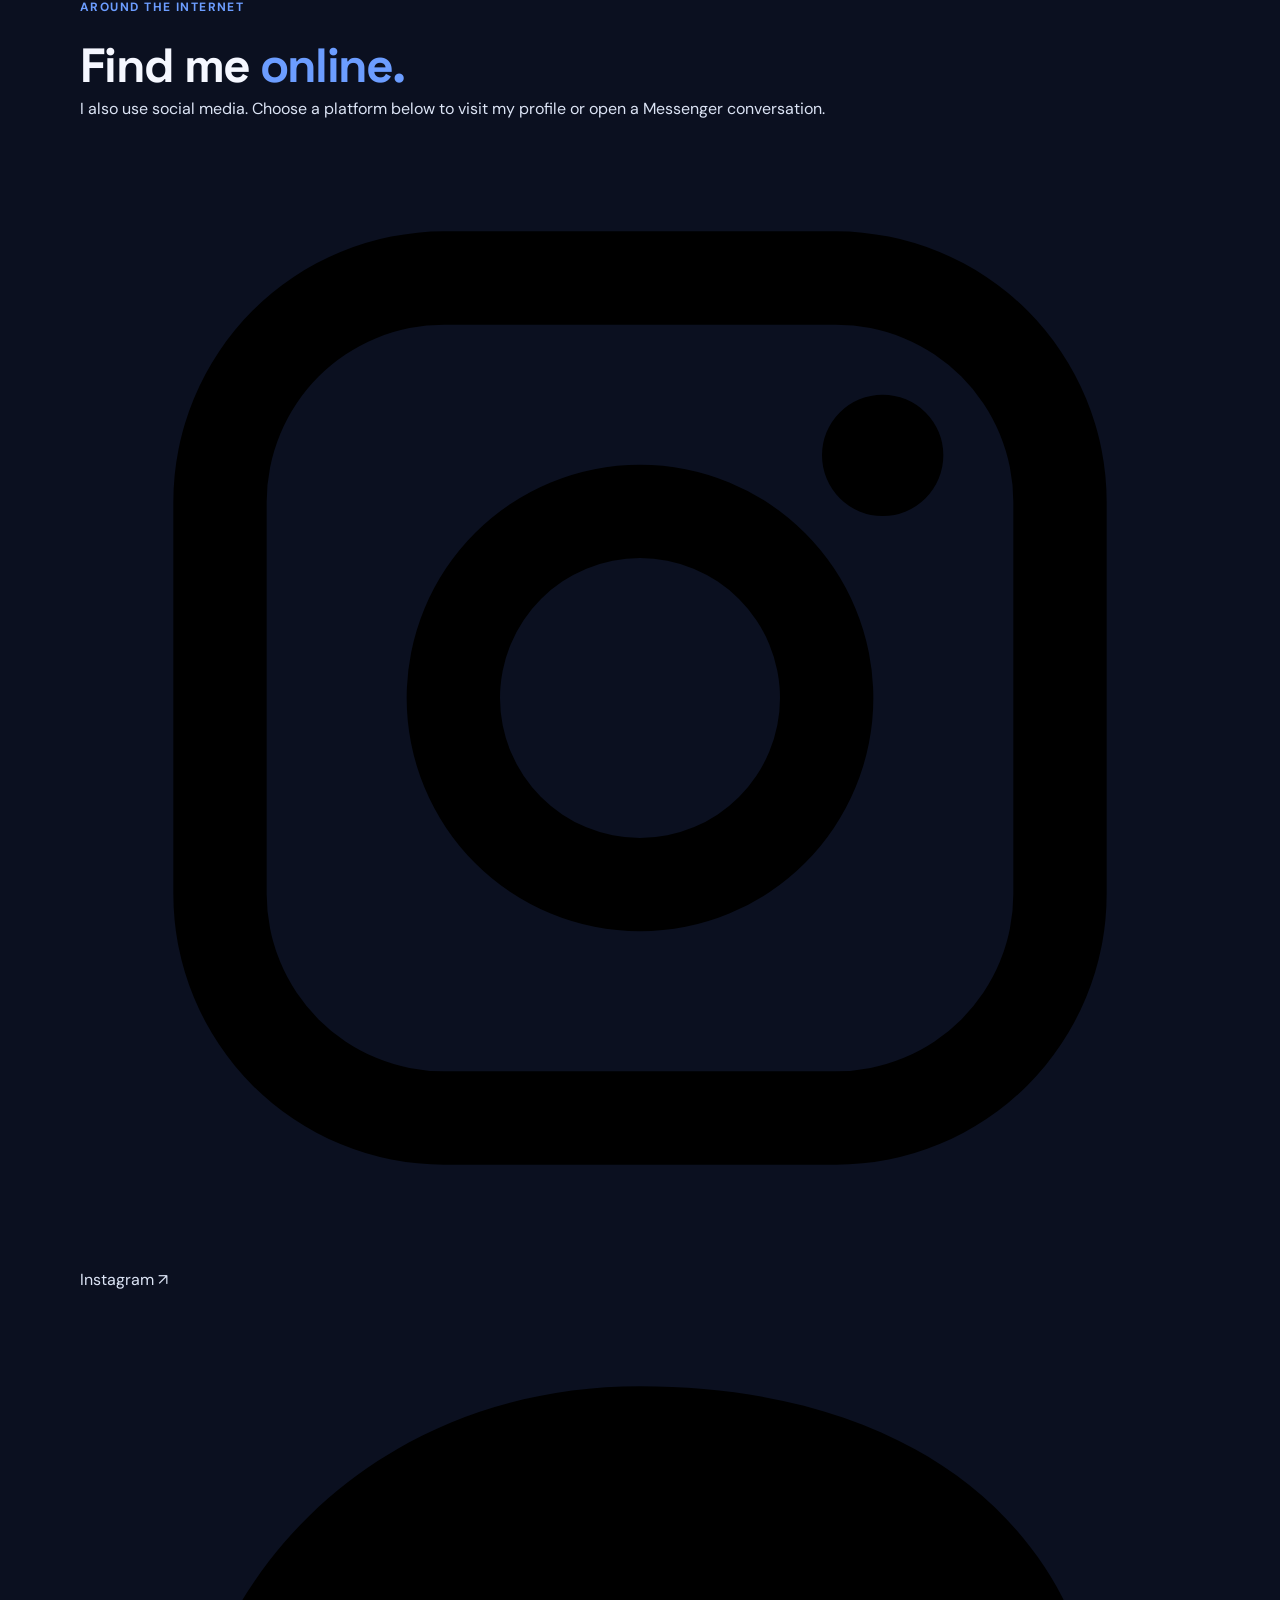
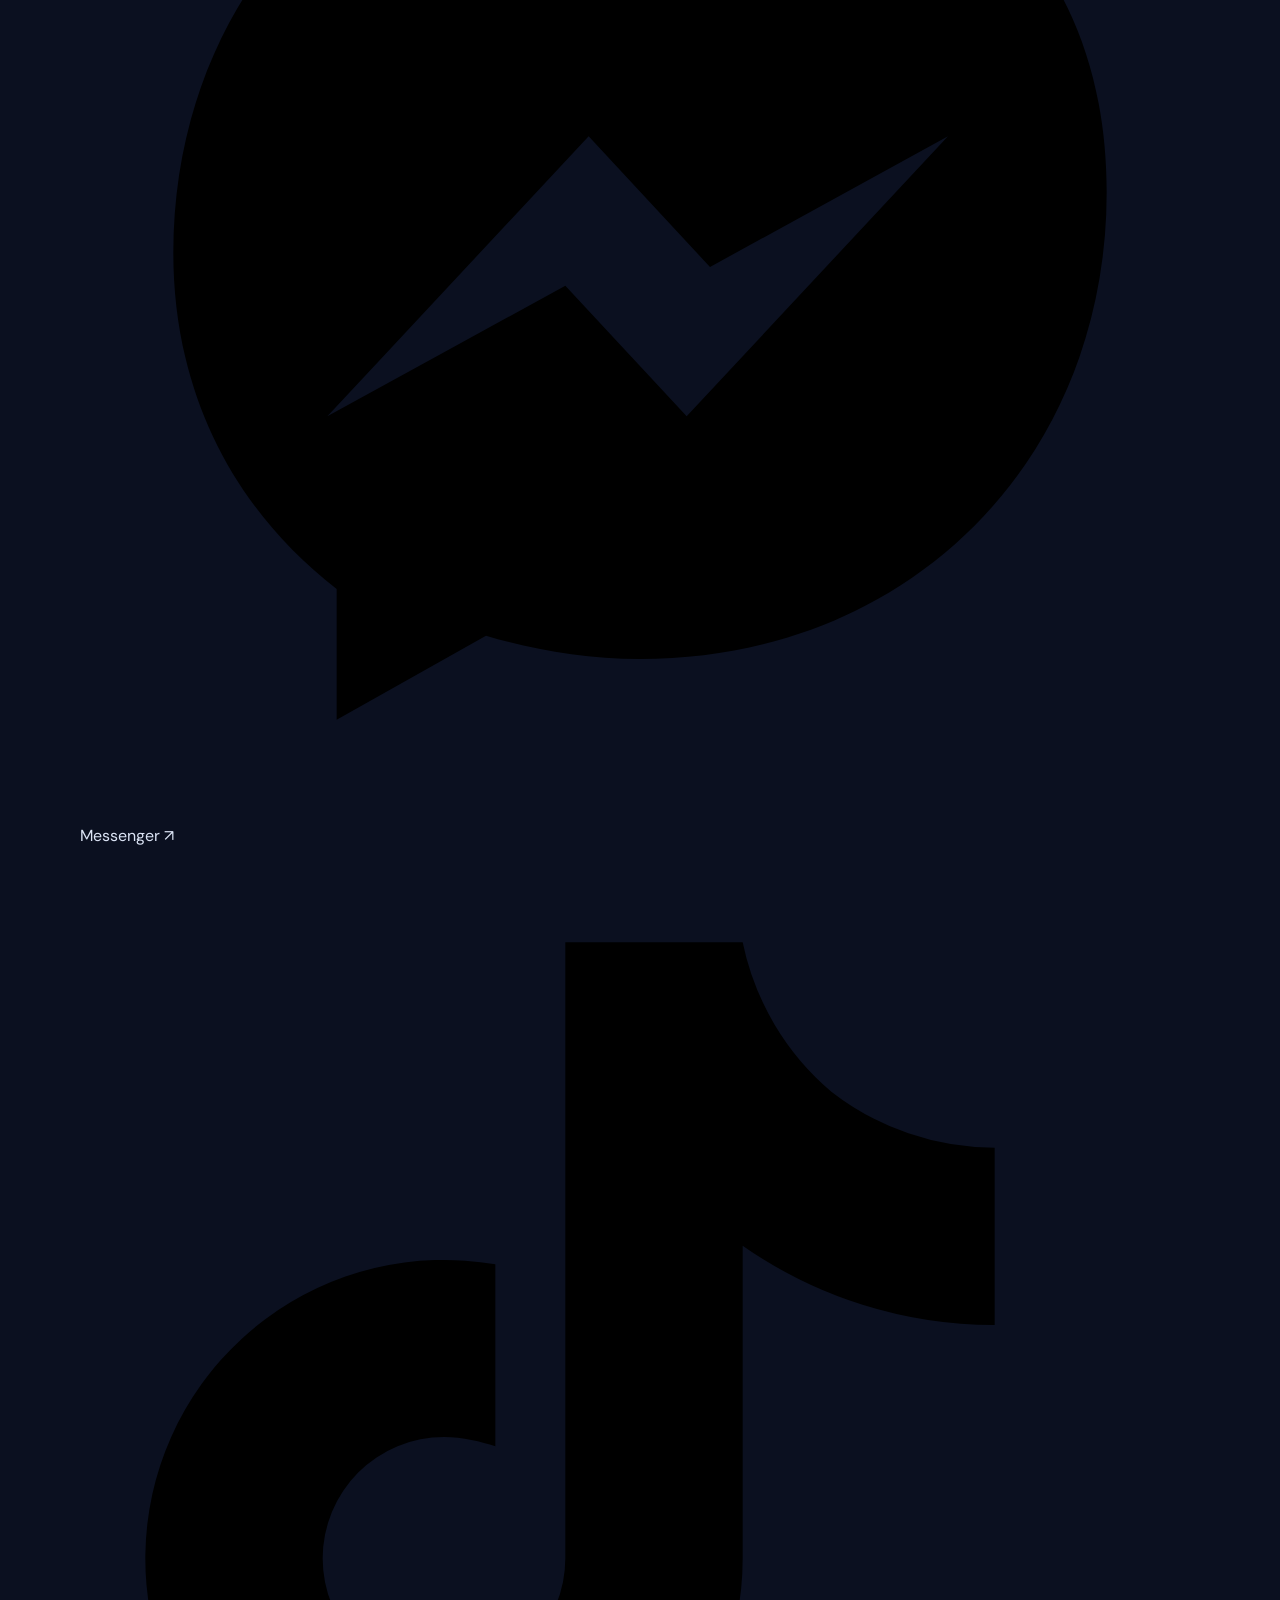
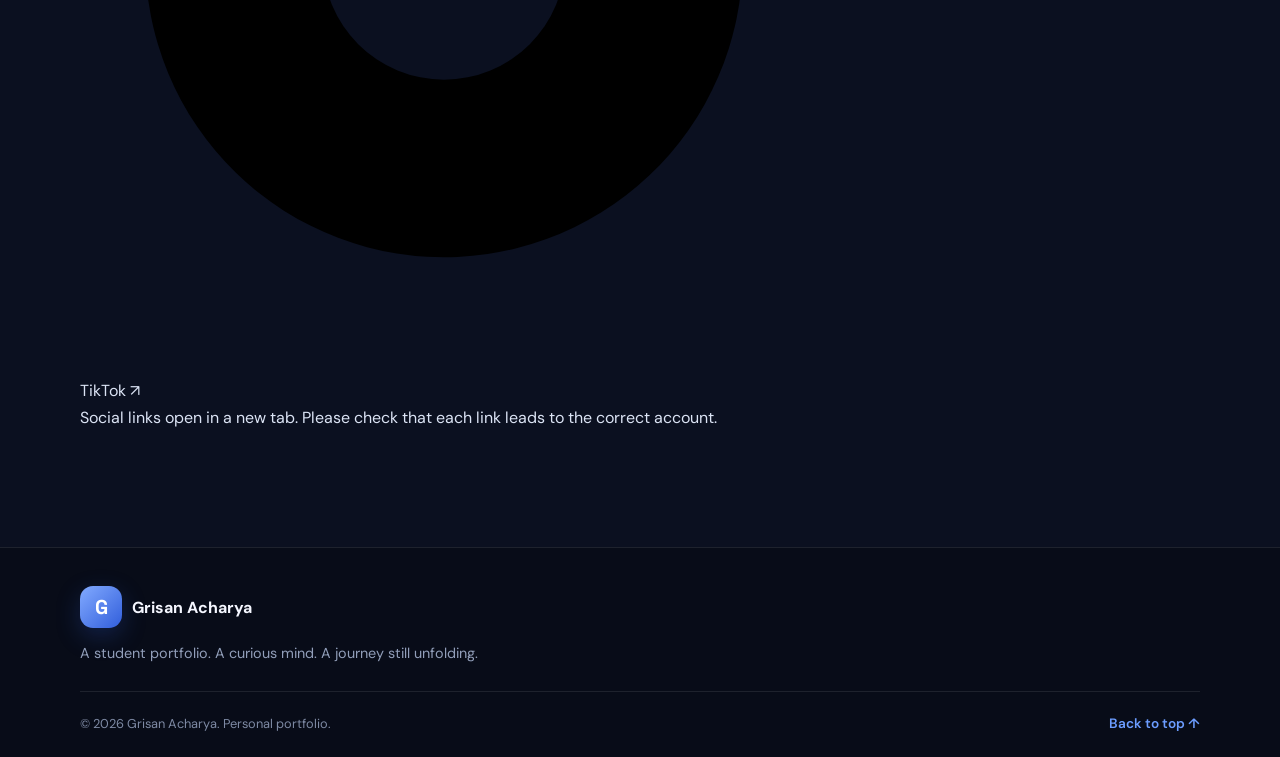
==== commit 7915fc58: "Refactor contact.html to remove styles Removed inline styles and updated stylesheet link." ====
--- a/contact.html
+++ b/contact.html
@@ -13,205 +13,7 @@
 <link href="https://fonts.googleapis.com/css2?family=DM+Sans:wght@400;500;600;700&family=Space+Grotesk:wght@400;500;600;700&display=swap"
     rel="stylesheet">
 
-<link rel="stylesheet" href="style.css">
-
-<style>
-    /* Contact page */
-    .contact-hero {
-        padding: 100px 0 65px;
-    }
-
-    .contact-hero .eyebrow {
-        margin-bottom: 20px;
-    }
-
-    .contact-hero h1 {
-        max-width: 800px;
-        margin-bottom: 22px;
-    }
-
-    .contact-hero .lead {
-        max-width: 620px;
-    }
-
-    .contact-section {
-        padding-top: 20px;
-        padding-bottom: 100px;
-    }
-
-    .contact-grid {
-        display: grid;
-        grid-template-columns: repeat(2, minmax(0, 1fr));
-        gap: 22px;
-    }
-
-    .contact-card {
-        display: flex;
-        align-items: flex-start;
-        gap: 20px;
-        padding: 28px;
-        border: 1px solid rgba(156, 186, 255, 0.15);
-        border-radius: 16px;
-        background: rgba(255, 255, 255, 0.025);
-        transition: transform 0.25s ease, border-color 0.25s ease;
-        min-width: 0;
-    }
-
-    .contact-card:hover {
-        transform: translateY(-4px);
-        border-color: rgba(156, 186, 255, 0.5);
-    }
-
-    .contact-icon {
-        width: 48px;
-        height: 48px;
-        flex-shrink: 0;
-        display: flex;
-        align-items: center;
-        justify-content: center;
-        border-radius: 12px;
-        color: #9cbaff;
-        background: rgba(108, 157, 255, 0.12);
-    }
-
-    .contact-icon svg {
-        width: 24px;
-        height: 24px;
-        fill: currentColor;
-    }
-
-    .contact-card h2 {
-        font-size: 1.15rem;
-        margin: 2px 0 9px;
-    }
-
-    .contact-card p {
-        margin: 0 0 12px;
-        line-height: 1.7;
-        overflow-wrap: anywhere;
-    }
-
-    .contact-card a {
-        color: #9cbaff;
-        text-decoration: none;
-        overflow-wrap: anywhere;
-    }
-
-    .contact-card a:hover {
-        text-decoration: underline;
-    }
-
-    .contact-label {
-        font-size: 0.78rem;
-        letter-spacing: 0.12em;
-        text-transform: uppercase;
-        color: #9cbaff;
-        margin-bottom: 8px !important;
-    }
-
-    .social-contact-section {
-        padding: 0 0 100px;
-    }
-
-    .social-contact-card {
-        padding: 36px;
-        border: 1px solid rgba(156, 186, 255, 0.15);
-        border-radius: 18px;
-        background: rgba(255, 255, 255, 0.025);
-    }
-
-    .social-contact-card h2 {
-        margin-bottom: 14px;
-    }
-
-    .social-contact-card > p {
-        max-width: 620px;
-        line-height: 1.8;
-    }
-
-    .contact-social-links {
-        display: flex;
-        flex-wrap: wrap;
-        gap: 14px;
-        margin-top: 28px;
-    }
-
-    .contact-social-link {
-        display: inline-flex;
-        align-items: center;
-        gap: 11px;
-        padding: 13px 18px;
-        color: #e8edff;
-        text-decoration: none;
-        border: 1px solid rgba(156, 186, 255, 0.18);
-        border-radius: 10px;
-        background: rgba(255, 255, 255, 0.025);
-        transition: background 0.2s ease, border-color 0.2s ease;
-    }
-
-    .contact-social-link:hover {
-        background: rgba(108, 157, 255, 0.1);
-        border-color: rgba(156, 186, 255, 0.5);
-    }
-
-    .contact-social-link svg {
-        width: 21px;
-        height: 21px;
-        flex-shrink: 0;
-        fill: currentColor;
-    }
-
-    .contact-social-link:focus-visible,
-    .contact-card a:focus-visible {
-        outline: 2px solid #9cbaff;
-        outline-offset: 4px;
-    }
-
-    .contact-note {
-        margin-top: 25px;
-        color: #aab5ce;
-        font-size: 0.9rem;
-        line-height: 1.7;
-    }
-
-    @media (max-width: 700px) {
-        .contact-hero {
-            padding-top: 70px;
-        }
-
-        .contact-grid {
-            grid-template-columns: 1fr;
-        }
-
-        .contact-card {
-            padding: 22px;
-        }
-
-        .social-contact-card {
-            padding: 25px;
-        }
-
-        .contact-social-links {
-            flex-direction: column;
-        }
-
-        .contact-social-link {
-            width: 100%;
-            box-sizing: border-box;
-        }
-    }
-
-    @media (prefers-reduced-motion: reduce) {
-        .contact-card,
-        .contact-social-link {
-            transition: none;
-        }
-
-        .contact-card:hover {
-            transform: none;
-        }
-    }
-</style>
+<link rel="stylesheet" href="style.css"
 
 </head><body id="top"><!-- Navigation -->
 <header class="site-header">
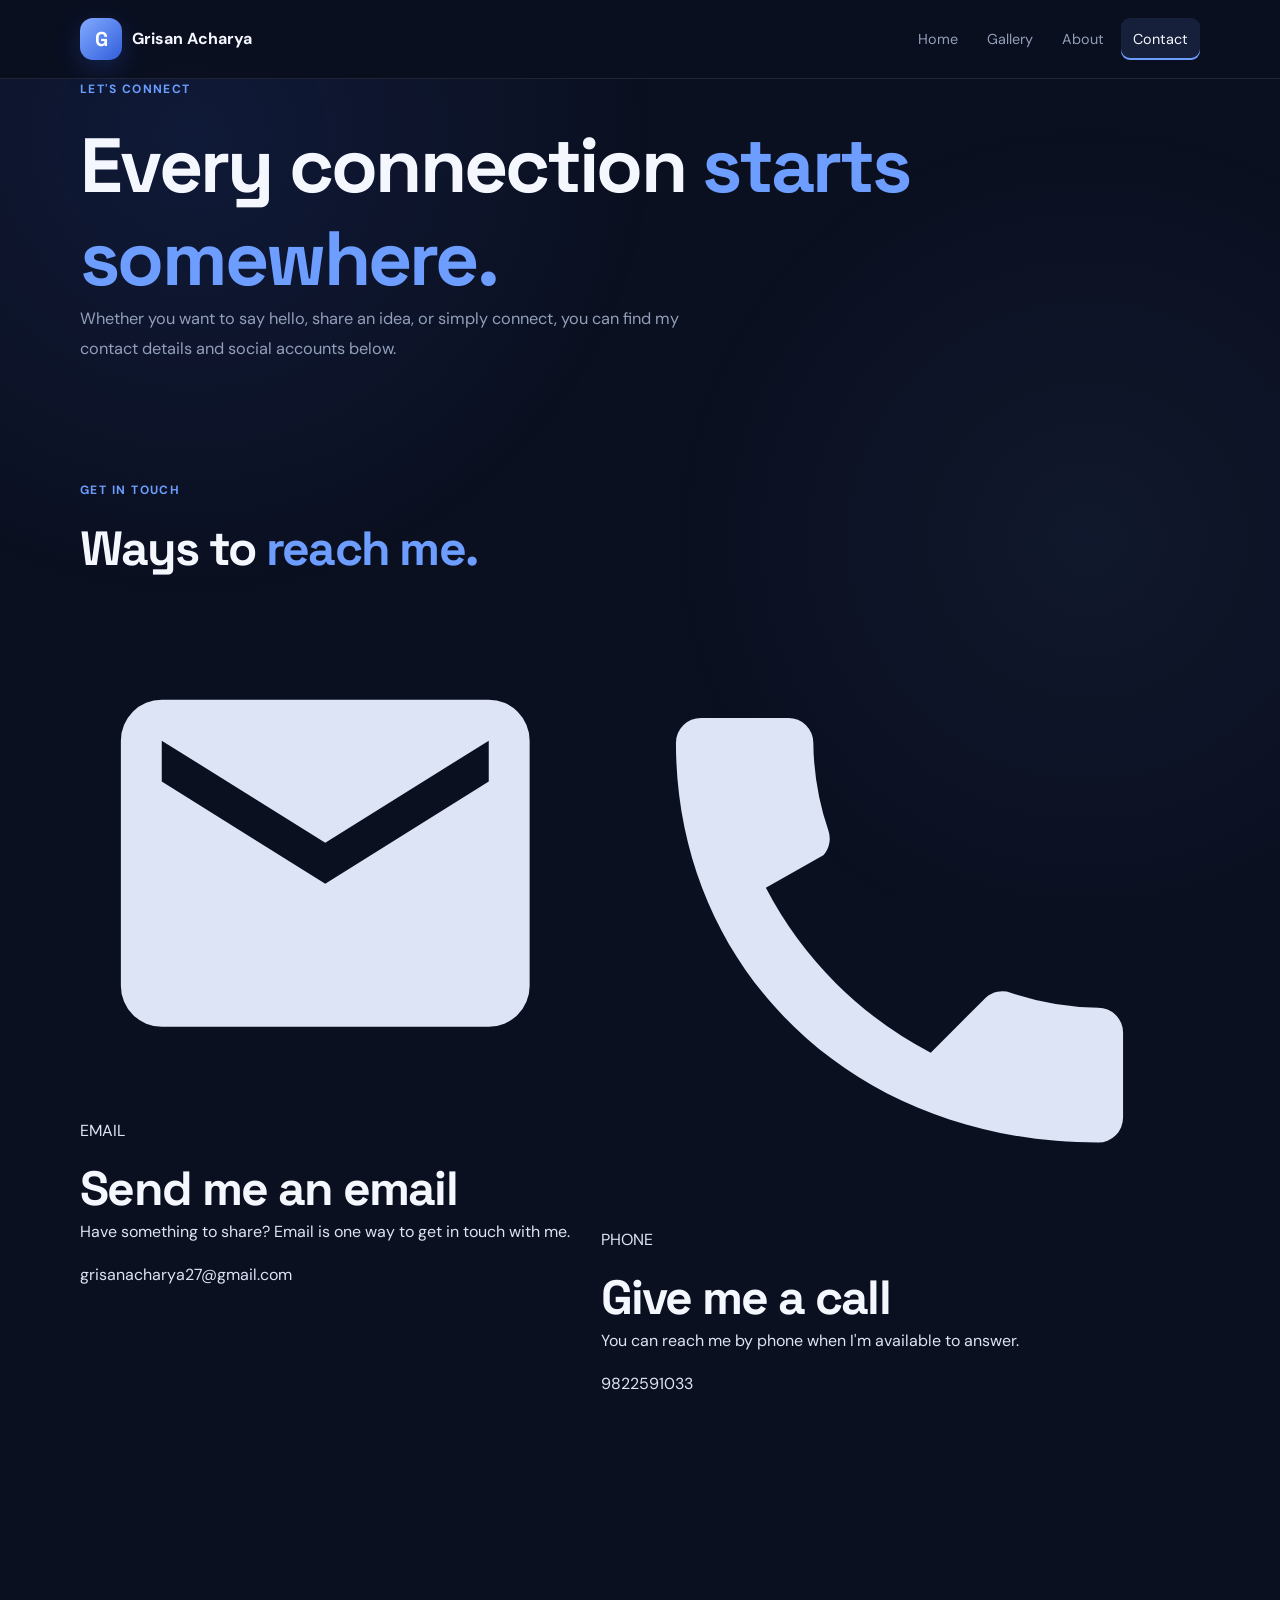
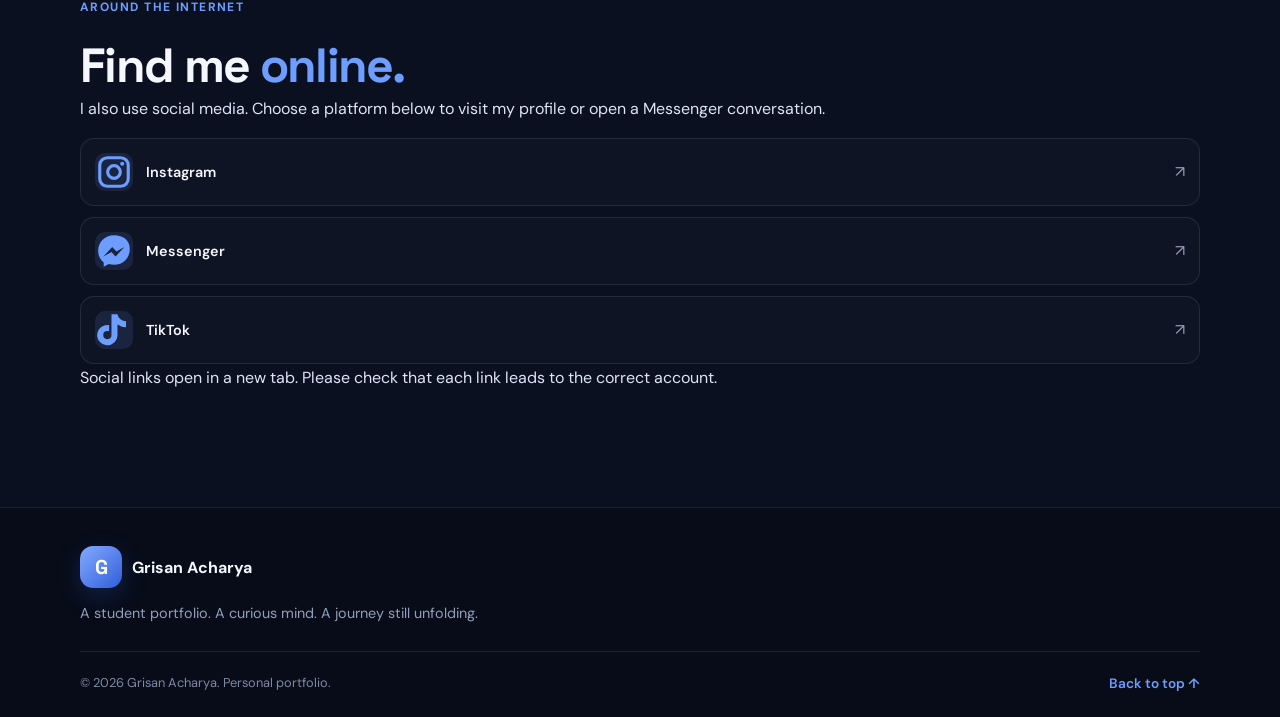
==== commit 2d92a517: "Refactor contact.html structure and functionality Updated the contact page by modifying navigation s" ====
--- a/contact.html
+++ b/contact.html
@@ -13,7 +13,7 @@
 <link href="https://fonts.googleapis.com/css2?family=DM+Sans:wght@400;500;600;700&family=Space+Grotesk:wght@400;500;600;700&display=swap"
     rel="stylesheet">
 
-<link rel="stylesheet" href="style.css"
+<link rel="stylesheet" href="style.css">
 
 </head><body id="top"><!-- Navigation -->
 <header class="site-header">
@@ -25,28 +25,11 @@
             <span>Grisan Acharya</span>
         </a>
 
-        <nav aria-label="Main navigation">
-
-            
-
-                
-                    <a href="index.html">Home</a>
-                
-
-                
-                    <a href="gallery.html">Gallery</a>
-                
-
-                
-                    <a href="information.html">About</a>
-                
-
-                
-                    <a href="contact.html" aria-current="page">Contact</a>
-                
-
-            
-
+        <nav class="menu" aria-label="Main navigation">
+            <a href="index.html">Home</a>
+            <a href="gallery.html">Gallery</a>
+            <a href="information.html">About</a>
+            <a href="contact.html" aria-current="page">Contact</a>
         </nav>
 
     </div>
@@ -104,12 +87,15 @@
                 <article class="contact-card">
 
                     <div class="contact-icon" aria-hidden="true">
-                        <svg viewBox="0 0 24 24">
+
+                        <svg viewBox="0 0 24 24" fill="currentColor">
                             <path d="M20 4H4a2 2 0 0 0-2 2v12a2 2 0 0 0 2 2h16a2 2 0 0 0 2-2V6a2 2 0 0 0-2-2zm0 4-8 5-8-5V6l8 5 8-5v2z"/>
                         </svg>
+
                     </div>
 
                     <div>
+
                         <p class="contact-label">EMAIL</p>
 
                         <h2>Send me an email</h2>
@@ -122,6 +108,7 @@
                         <a href="mailto:grisanacharya27@gmail.com">
                             grisanacharya27@gmail.com
                         </a>
+
                     </div>
 
                 </article>
@@ -131,12 +118,15 @@
                 <article class="contact-card">
 
                     <div class="contact-icon" aria-hidden="true">
-                        <svg viewBox="0 0 24 24">
+
+                        <svg viewBox="0 0 24 24" fill="currentColor">
                             <path d="M6.6 10.8a15.5 15.5 0 0 0 6.6 6.6l2.2-2.2a1 1 0 0 1 1-.2 11.2 11.2 0 0 0 3.5.6 1 1 0 0 1 1 1V20a1 1 0 0 1-1 1C10 21 3 14 3 5a1 1 0 0 1 1-1h3.5a1 1 0 0 1 1 1 11.2 11.2 0 0 0 .6 3.5 1 1 0 0 1-.2 1z"/>
                         </svg>
+
                     </div>
 
                     <div>
+
                         <p class="contact-label">PHONE</p>
 
                         <h2>Give me a call</h2>
@@ -149,6 +139,7 @@
                         <a href="tel:9822591033">
                             9822591033
                         </a>
+
                     </div>
 
                 </article>
@@ -180,63 +171,81 @@
                 </p>
 
 
-                <div class="contact-social-links">
+                <!-- Uses the same social classes as index.html -->
+                <div class="social-links">
+
 
                     <!-- Instagram -->
                     <a
-                        class="contact-social-link"
+                        class="social-link"
                         href="https://www.instagram.com/grisanacharya/"
                         target="_blank"
                         rel="noopener noreferrer"
                         aria-label="Visit Instagram profile"
                     >
 
-                        <svg viewBox="0 0 24 24" aria-hidden="true">
-                            <path d="M7.8 2h8.4A5.8 5.8 0 0 1 22 7.8v8.4a5.8 5.8 0 0 1-5.8 5.8H7.8A5.8 5.8 0 0 1 2 16.2V7.8A5.8 5.8 0 0 1 7.8 2zm0 2A3.8 3.8 0 0 0 4 7.8v8.4A3.8 3.8 0 0 0 7.8 20h8.4a3.8 3.8 0 0 0 3.8-3.8V7.8A3.8 3.8 0 0 0 16.2 4H7.8zM12 7a5 5 0 1 1 0 10 5 5 0 0 1 0-10zm0 2a3 3 0 1 0 0 6 3 3 0 0 0 0-6zm5.2-3.5a1.3 1.3 0 1 1 0 2.6 1.3 1.3 0 0 1 0-2.6z"/>
-                        </svg>
-
-                        Instagram
-                        <span aria-hidden="true">↗</span>
+                        <span class="social-icon" aria-hidden="true">
+
+                            <svg viewBox="0 0 24 24" fill="currentColor">
+                                <path d="M7.8 2h8.4A5.8 5.8 0 0 1 22 7.8v8.4a5.8 5.8 0 0 1-5.8 5.8H7.8A5.8 5.8 0 0 1 2 16.2V7.8A5.8 5.8 0 0 1 7.8 2zm0 2A3.8 3.8 0 0 0 4 7.8v8.4A3.8 3.8 0 0 0 7.8 20h8.4a3.8 3.8 0 0 0 3.8-3.8V7.8A3.8 3.8 0 0 0 16.2 4H7.8zM12 7a5 5 0 1 1 0 10 5 5 0 0 1 0-10zm0 2a3 3 0 1 0 0 6 3 3 0 0 0 0-6zm5.2-3.5a1.3 1.3 0 1 1 0 2.6 1.3 1.3 0 0 1 0-2.6z"/>
+                            </svg>
+
+                        </span>
+
+                        <span class="social-name">Instagram</span>
+
+                        <span class="social-arrow" aria-hidden="true">↗</span>
 
                     </a>
 
 
                     <!-- Messenger -->
                     <a
-                        class="contact-social-link"
+                        class="social-link"
                         href="https://m.me/GrisanAcharya01"
                         target="_blank"
                         rel="noopener noreferrer"
-                        aria-label="Open Messenger conversation"
+                        aria-label="Open Facebook Messenger conversation"
                     >
 
-                        <svg viewBox="0 0 24 24" aria-hidden="true">
-                            <path d="M12 2C6.2 2 2 6.3 2 12c0 3 1.3 5.5 3.5 7.2V22l3.2-1.8c1 .3 2.1.5 3.3.5 5.8 0 10-4.3 10-10S17.8 2 12 2zm1 13.5-2.6-2.8-5.1 2.8 5.6-6 2.6 2.8 5.1-2.8-5.6 6z"/>
-                        </svg>
-
-                        Messenger
-                        <span aria-hidden="true">↗</span>
+                        <span class="social-icon" aria-hidden="true">
+
+                            <svg viewBox="0 0 24 24" fill="currentColor">
+                                <path d="M12 2C6.2 2 2 6.3 2 12c0 3 1.3 5.5 3.5 7.2V22l3.2-1.8c1 .3 2.1.5 3.3.5 5.8 0 10-4.3 10-10S17.8 2 12 2zm1 13.5-2.6-2.8-5.1 2.8 5.6-6 2.6 2.8 5.1-2.8-5.6 6z"/>
+                            </svg>
+
+                        </span>
+
+                        <span class="social-name">Messenger</span>
+
+                        <span class="social-arrow" aria-hidden="true">↗</span>
 
                     </a>
 
 
                     <!-- TikTok -->
                     <a
-                        class="contact-social-link"
+                        class="social-link"
                         href="https://www.tiktok.com/@grisan25"
                         target="_blank"
                         rel="noopener noreferrer"
                         aria-label="Visit TikTok profile"
                     >
 
-                        <svg viewBox="0 0 24 24" aria-hidden="true">
-                            <path d="M19.6 6.4a5.7 5.7 0 0 1-3.5-1.2A5.7 5.7 0 0 1 14.2 2h-3.8v13.2a2.6 2.6 0 1 1-2.6-2.6c.4 0 .8.1 1.1.2V8.9a6.4 6.4 0 1 0 5.3 6.3V8.5a9.4 9.4 0 0 0 5.4 1.7V6.4z"/>
-                        </svg>
-
-                        TikTok
-                        <span aria-hidden="true">↗</span>
+                        <span class="social-icon" aria-hidden="true">
+
+                            <svg viewBox="0 0 24 24" fill="currentColor">
+                                <path d="M19.6 6.4a5.7 5.7 0 0 1-3.5-1.2A5.7 5.7 0 0 1 14.2 2h-3.8v13.2a2.6 2.6 0 1 1-2.6-2.6c.4 0 .8.1 1.1.2V8.9a6.4 6.4 0 1 0 5.3 6.3V8.5a9.4 9.4 0 0 0 5.4 1.7V6.4z"/>
+                            </svg>
+
+                        </span>
+
+                        <span class="social-name">TikTok</span>
+
+                        <span class="social-arrow" aria-hidden="true">↗</span>
 
                     </a>
+
 
                 </div>
 
@@ -295,17 +304,18 @@
 
 
 <script>
-    document.querySelector(".back-to-top").addEventListener(
-        "click",
-        function (event) {
+    const backToTop = document.querySelector(".back-to-top");
+
+    if (backToTop) {
+        backToTop.addEventListener("click", function (event) {
             event.preventDefault();
 
             window.scrollTo({
                 top: 0,
                 behavior: "smooth"
             });
-        }
-    );
+        });
+    }
 </script>
 
 </body>
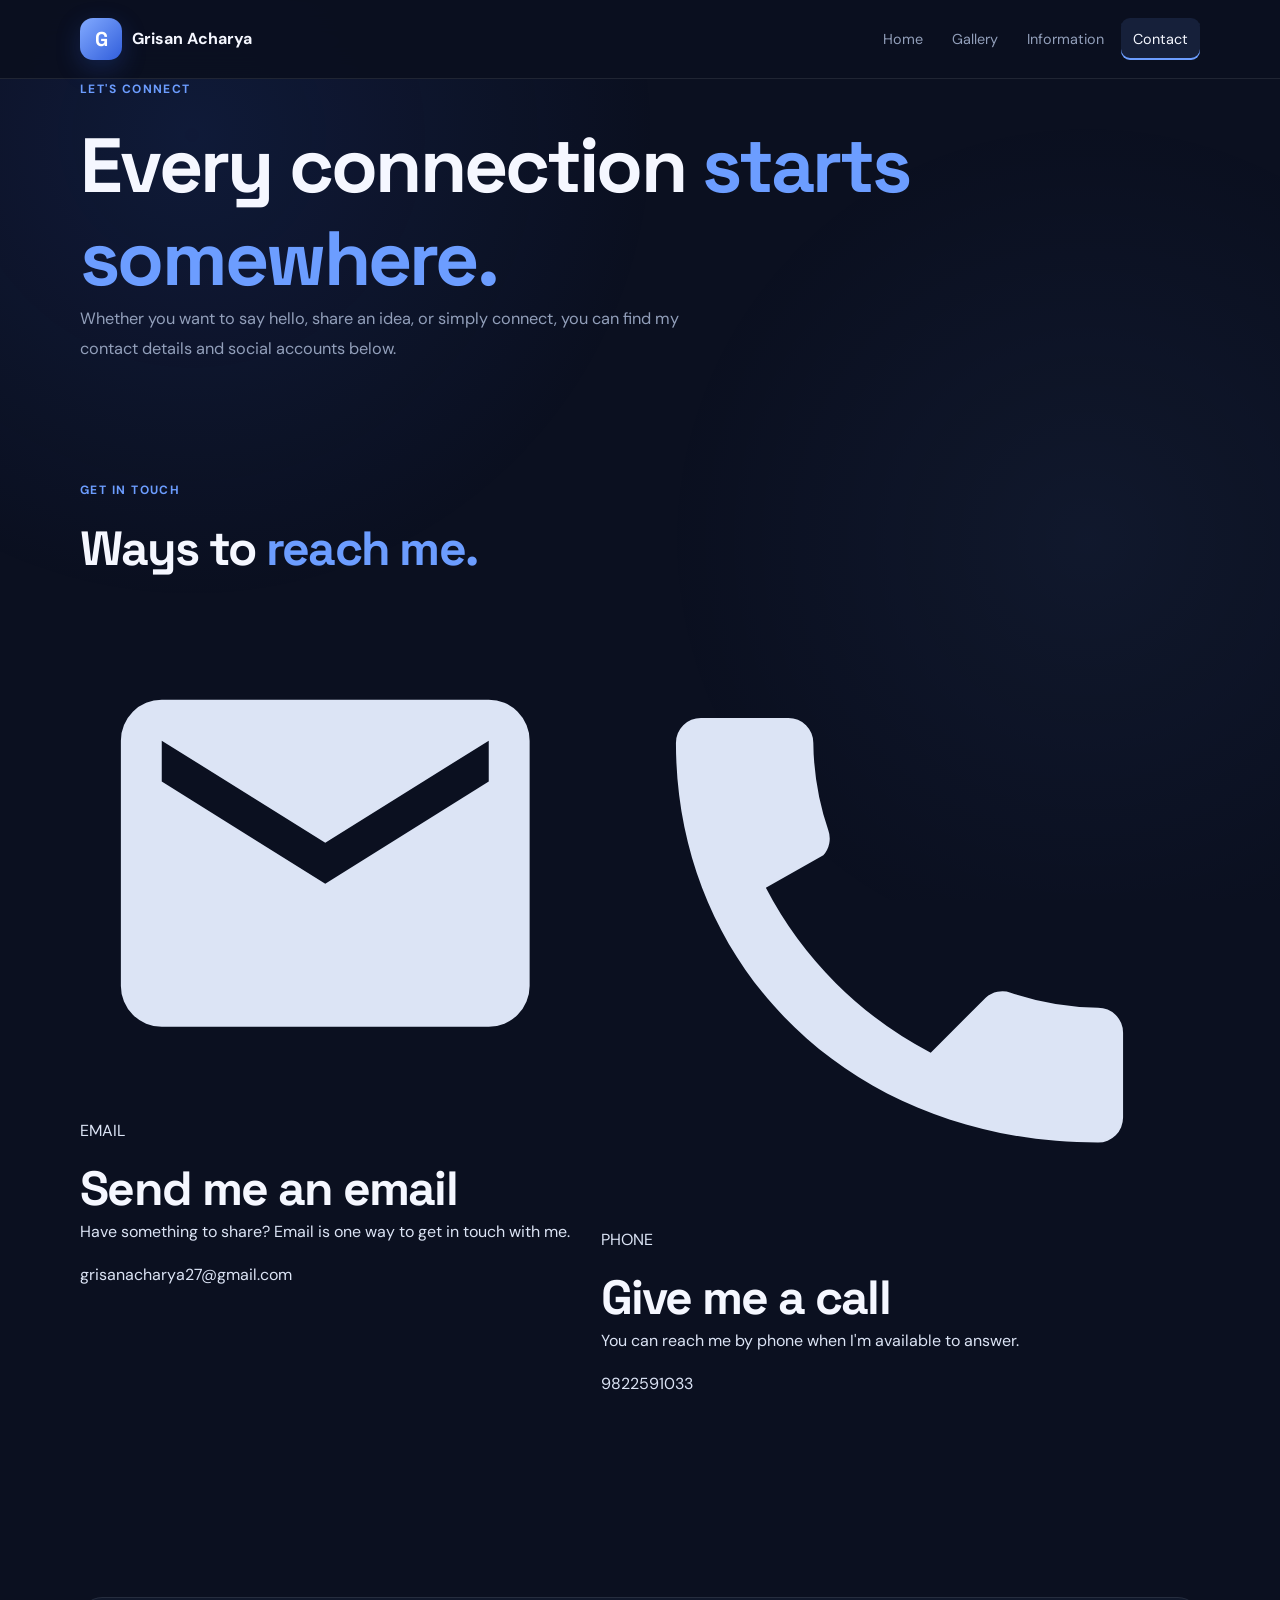
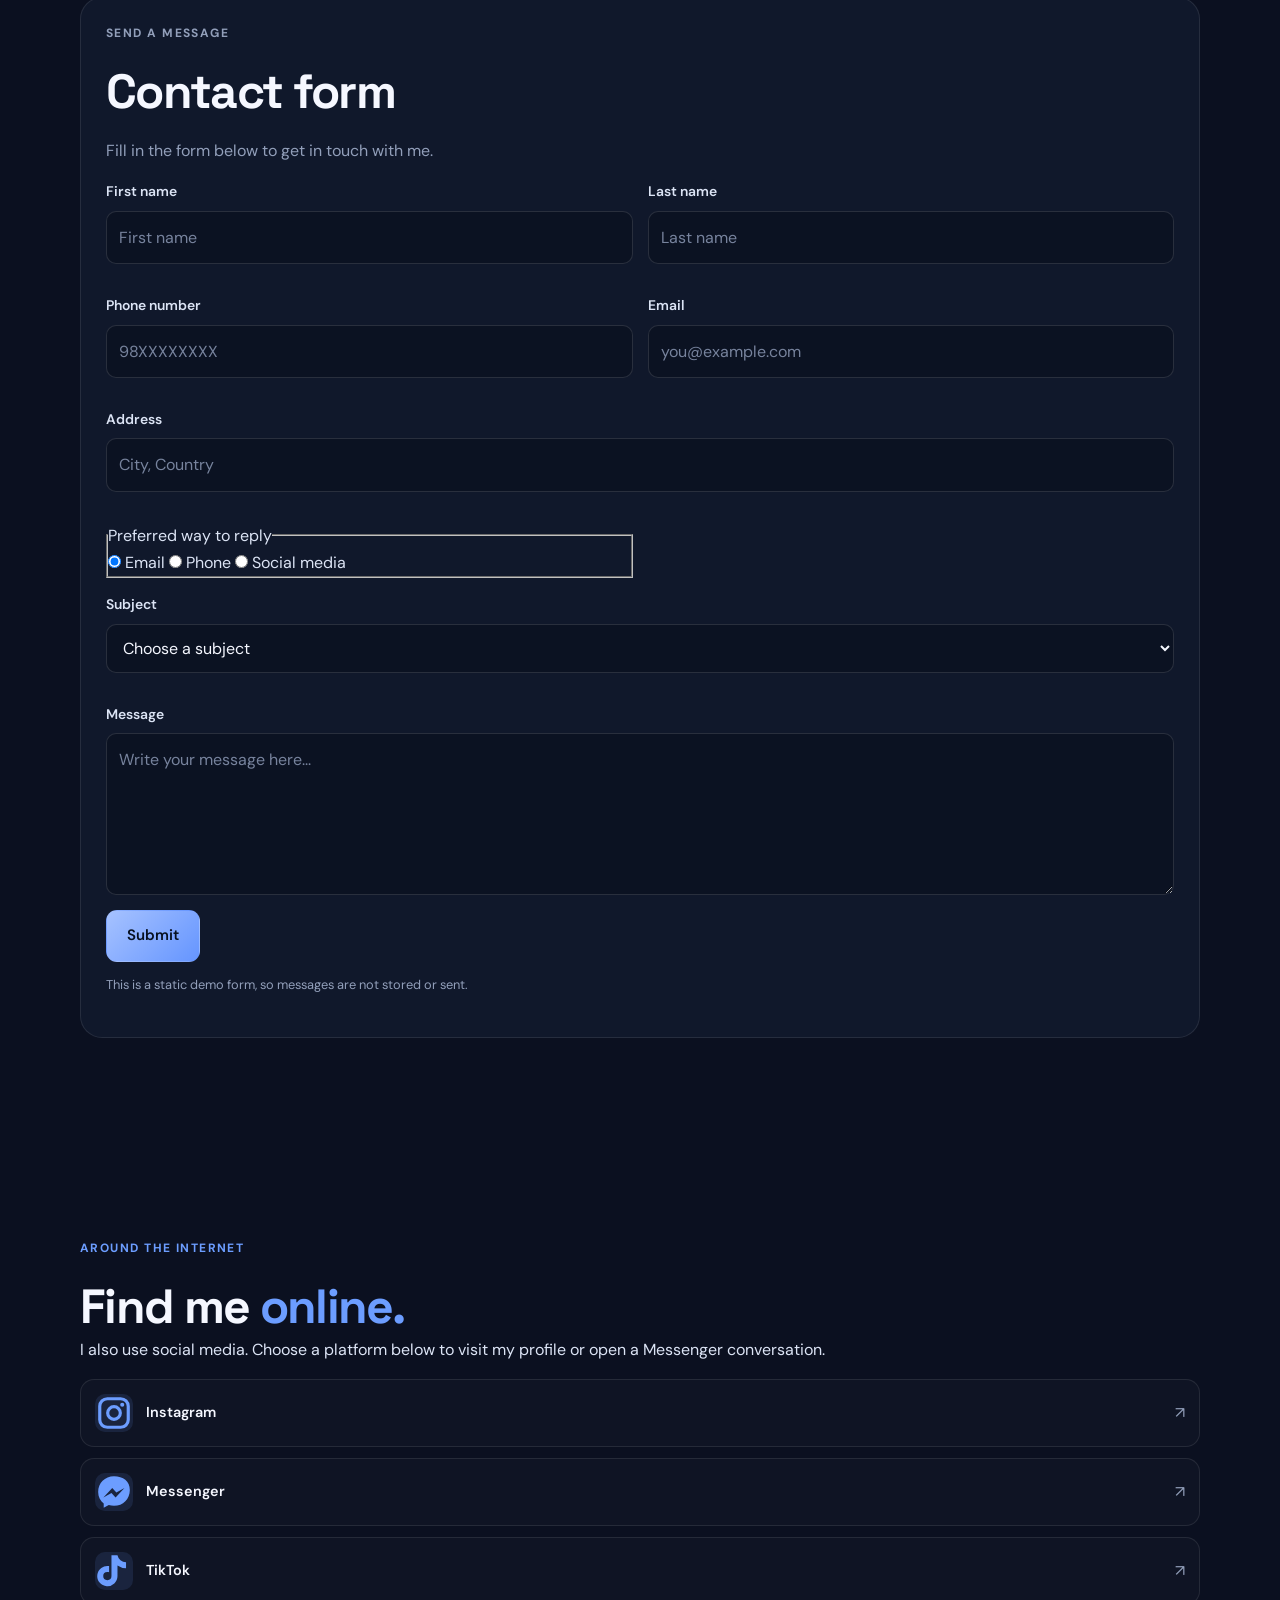
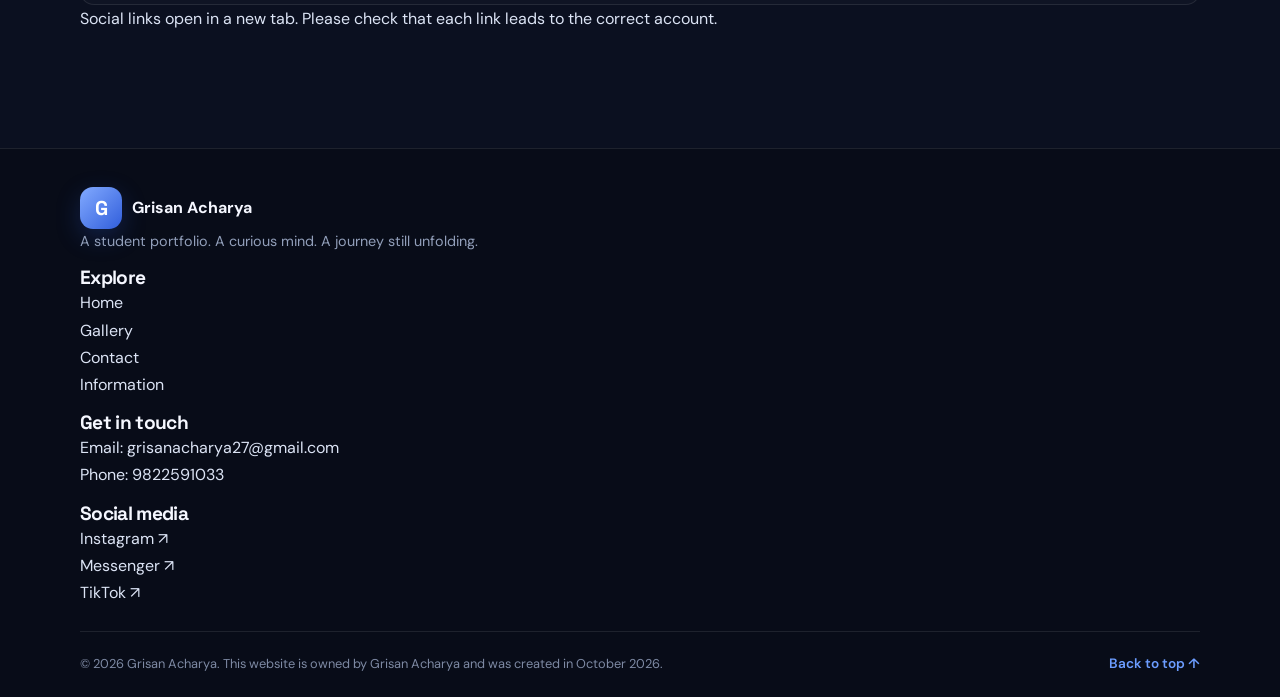
==== commit 09c0dc65: "Update contact.html" ====
--- a/contact.html
+++ b/contact.html
@@ -28,7 +28,7 @@
         <nav class="menu" aria-label="Main navigation">
             <a href="index.html">Home</a>
             <a href="gallery.html">Gallery</a>
-            <a href="information.html">About</a>
+            <a href="information.html">Information</a>
             <a href="contact.html" aria-current="page">Contact</a>
         </nav>
 
@@ -143,6 +143,112 @@
                     </div>
 
                 </article>
+
+            </div>
+
+        </div>
+
+    </section>
+
+
+    <!-- Contact Form -->
+    <section class="section contact-form-section">
+
+        <div class="wrap">
+
+            <div class="form-card">
+
+                <p class="eyebrow">SEND A MESSAGE</p>
+
+                <h2>Contact form</h2>
+
+                <p>
+                    Fill in the form below to get in touch with me.
+                </p>
+
+                <form id="contact-form" action="#" method="post">
+
+                    <div class="form-grid">
+
+                        <div class="field">
+                            <label for="first-name">First name</label>
+                            <input type="text" id="first-name" name="first-name"
+                                placeholder="First name" required>
+                        </div>
+
+                        <div class="field">
+                            <label for="last-name">Last name</label>
+                            <input type="text" id="last-name" name="last-name"
+                                placeholder="Last name" required>
+                        </div>
+
+                        <div class="field">
+                            <label for="phone">Phone number</label>
+                            <input type="tel" id="phone" name="phone"
+                                placeholder="98XXXXXXXX" required>
+                        </div>
+
+                        <div class="field">
+                            <label for="email">Email</label>
+                            <input type="email" id="email" name="email"
+                                placeholder="you@example.com" required>
+                        </div>
+
+                        <div class="field full">
+                            <label for="address">Address</label>
+                            <input type="text" id="address" name="address"
+                                placeholder="City, Country" required>
+                        </div>
+
+                        <fieldset class="radio-group">
+                            <legend>Preferred way to reply</legend>
+
+                            <label>
+                                <input type="radio" name="reply-method" value="email" checked>
+                                Email
+                            </label>
+
+                            <label>
+                                <input type="radio" name="reply-method" value="phone">
+                                Phone
+                            </label>
+
+                            <label>
+                                <input type="radio" name="reply-method" value="social">
+                                Social media
+                            </label>
+                        </fieldset>
+
+                        <div class="field full">
+                            <label for="subject">Subject</label>
+                            <select id="subject" name="subject" required>
+                                <option value="" disabled selected>Choose a subject</option>
+                                <option value="hello">Just saying hello</option>
+                                <option value="question">A question</option>
+                                <option value="feedback">Feedback about this website</option>
+                                <option value="other">Something else</option>
+                            </select>
+                        </div>
+
+                        <div class="field full">
+                            <label for="message">Message</label>
+                            <textarea id="message" name="message" rows="5"
+                                placeholder="Write your message here..." required></textarea>
+                        </div>
+
+                    </div>
+
+                    <button type="submit" class="btn btn-primary">Submit</button>
+
+                    <p id="form-result" role="status">
+                        Thank you! Your message has been submitted.
+                    </p>
+
+                    <p class="form-hint">
+                        This is a static demo form, so messages are not stored or sent.
+                    </p>
+
+                </form>
 
             </div>
 
@@ -266,44 +372,91 @@
 
 <!-- Footer -->
 <footer class="site-footer">
-
-    <div class="wrap">
-
-        <div class="footer-main">
-
-            <a href="index.html" class="brand footer-brand">
-                <span class="brand-mark">G</span>
-                <span>Grisan Acharya</span>
-            </a>
-
-            <p>
-                A student portfolio.
-                A curious mind.
-                A journey still unfolding.
-            </p>
+        <div class="wrap">
+
+            <div class="footer-main">
+
+                <div class="footer-col footer-about">
+                    <a href="index.html" class="brand footer-brand" aria-label="Grisan Acharya home">
+                        <span class="brand-mark">G</span>
+                        <span>Grisan Acharya</span>
+                    </a>
+
+                    <p>
+                        A student portfolio. A curious mind.
+                        A journey still unfolding.
+                    </p>
+                </div>
+
+                <div class="footer-col">
+                    <h3>Explore</h3>
+
+                    <ul class="footer-links">
+                        <li><a href="index.html">Home</a></li>
+                        <li><a href="gallery.html">Gallery</a></li>
+                        <li><a href="contact.html">Contact</a></li>
+                        <li><a href="information.html">Information</a></li>
+                    </ul>
+                </div>
+
+                <div class="footer-col">
+                    <h3>Get in touch</h3>
+
+                    <ul class="footer-links">
+                        <li>
+                            Email:
+                            <a href="mailto:grisanacharya27@gmail.com">grisanacharya27@gmail.com</a>
+                        </li>
+                        <li>
+                            Phone:
+                            <a href="tel:9822591033">9822591033</a>
+                        </li>
+                    </ul>
+                </div>
+
+                <div class="footer-col">
+                    <h3>Social media</h3>
+
+                    <ul class="footer-links">
+                        <li>
+                            <a href="https://www.instagram.com/grisanacharya/" target="_blank" rel="noopener noreferrer">Instagram ↗</a>
+                        </li>
+                        <li>
+                            <a href="https://m.me/GrisanAcharya01" target="_blank" rel="noopener noreferrer">Messenger ↗</a>
+                        </li>
+                        <li>
+                            <a href="https://www.tiktok.com/@grisan25" target="_blank" rel="noopener noreferrer">TikTok ↗</a>
+                        </li>
+                    </ul>
+                </div>
+
+            </div>
+
+            <div class="footer-bottom">
+                <p>
+                    &copy; 2026 Grisan Acharya. This website is owned by
+                    Grisan Acharya and was created in October 2026.
+                </p>
+
+                <a href="#top" class="back-to-top">Back to top ↑</a>
+            </div>
 
         </div>
-
-
-        <div class="footer-bottom">
-
-            <p>
-                &copy; 2026 Grisan Acharya.
-                Personal portfolio.
-            </p>
-
-            <a href="#top" class="back-to-top">
-                Back to top ↑
-            </a>
-
-        </div>
-
-    </div>
-
-</footer>
+    </footer>
 
 
 <script>
+    const contactForm = document.getElementById("contact-form");
+    const formResult = document.getElementById("form-result");
+
+    if (contactForm && formResult) {
+        contactForm.addEventListener("submit", function (event) {
+            event.preventDefault();
+            formResult.classList.add("show");
+            contactForm.reset();
+        });
+    }
+
     const backToTop = document.querySelector(".back-to-top");
 
     if (backToTop) {
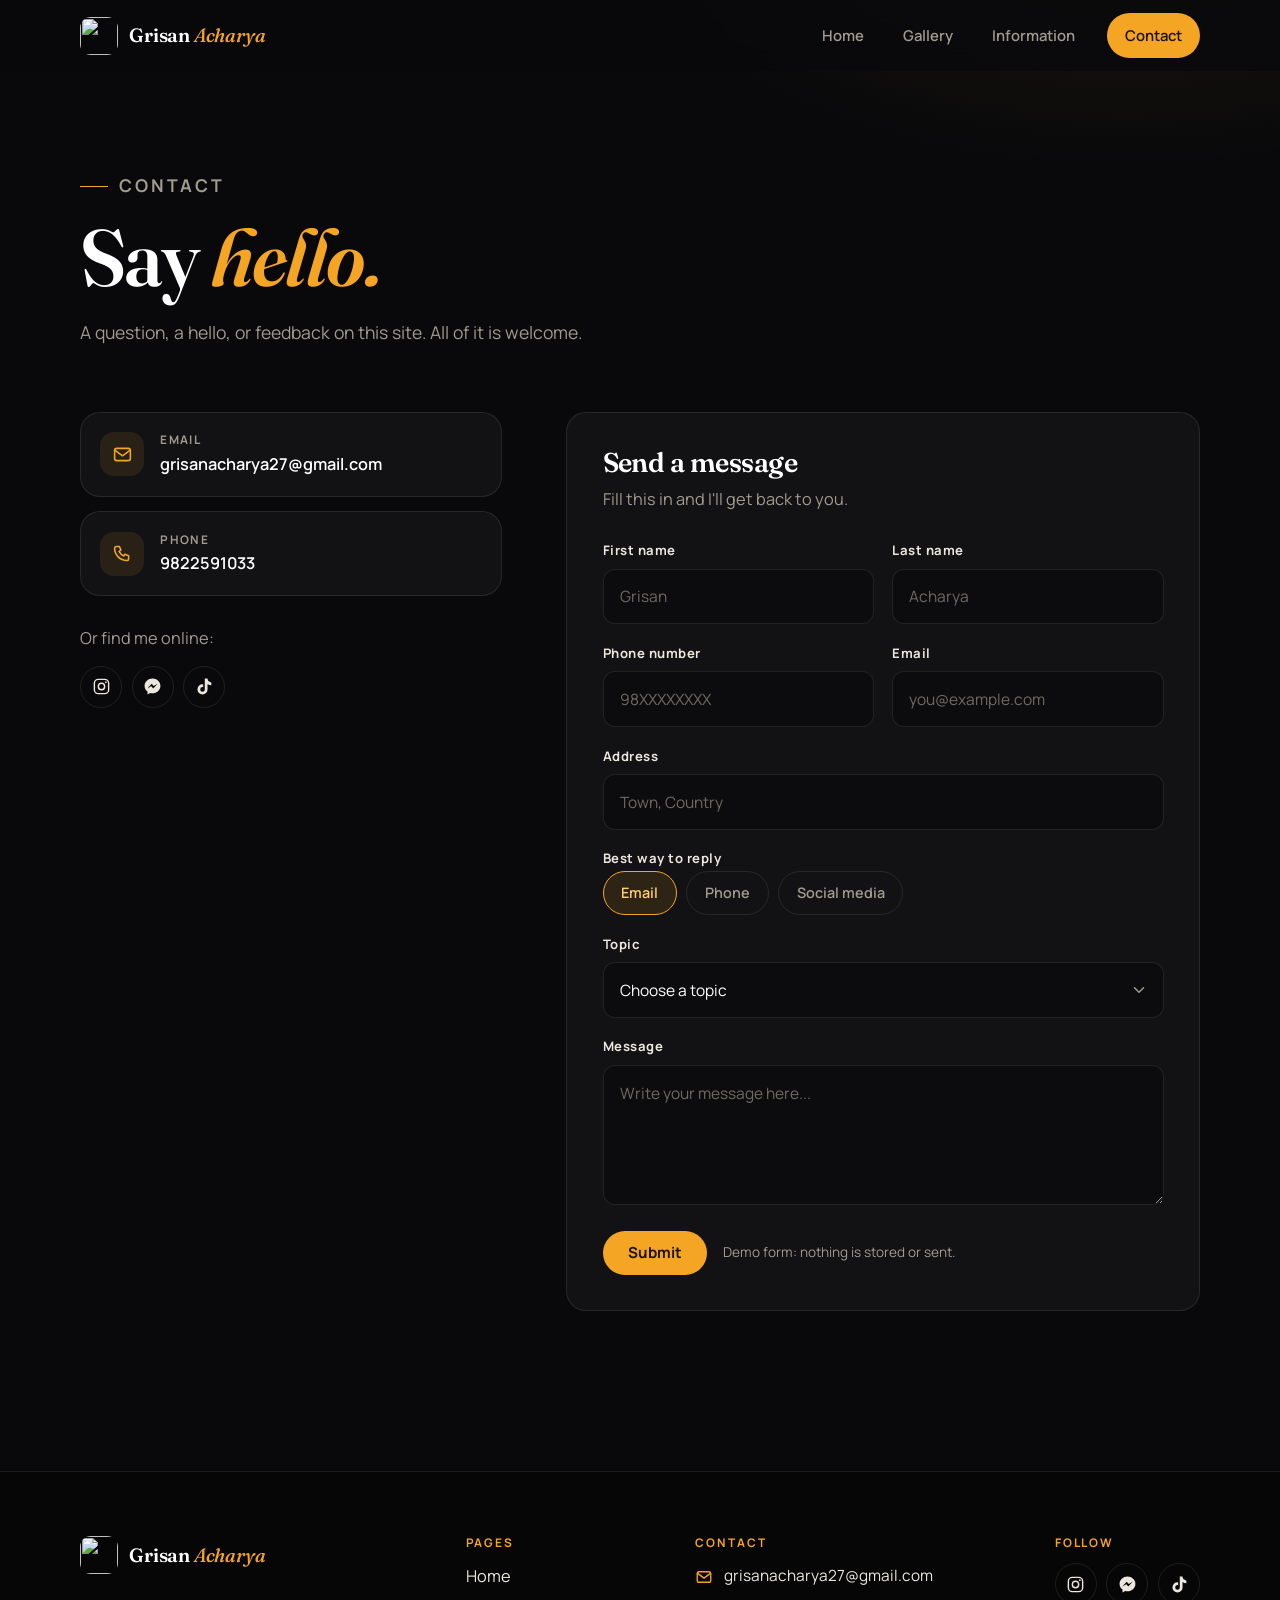
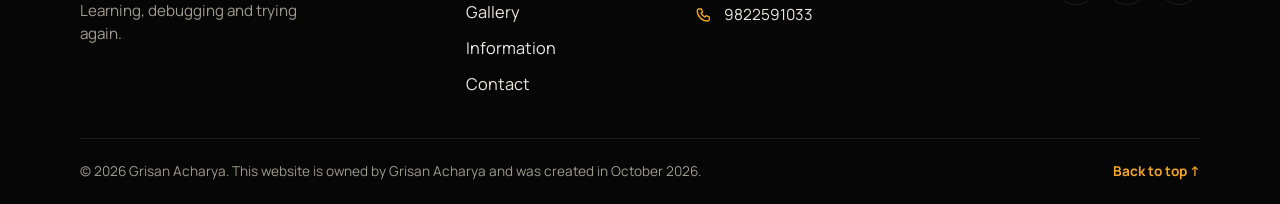
==== commit b1336c18: "Add files via upload" ====
--- a/contact.html
+++ b/contact.html
@@ -1,475 +1,217 @@
-<!DOCTYPE html><html lang="en"><head>
+<!DOCTYPE html>
+<html lang="en">
+<head>
     <meta charset="UTF-8">
-    <meta name="viewport" content="width=device-width, initial-scale=1.0"><meta name="description"
-    content="Contact Grisan Acharya through email, phone, or social media.">
-
-<meta name="theme-color" content="#0b1020">
-
-<title>Contact | Grisan Acharya</title>
-
-<link rel="preconnect" href="https://fonts.googleapis.com">
-<link rel="preconnect" href="https://fonts.gstatic.com" crossorigin>
-
-<link href="https://fonts.googleapis.com/css2?family=DM+Sans:wght@400;500;600;700&family=Space+Grotesk:wght@400;500;600;700&display=swap"
-    rel="stylesheet">
-
-<link rel="stylesheet" href="style.css">
-
-</head><body id="top"><!-- Navigation -->
-<header class="site-header">
-
-    <div class="wrap nav-container">
-
-        <a href="index.html" class="brand">
-            <span class="brand-mark">G</span>
-            <span>Grisan Acharya</span>
-        </a>
-
-        <nav class="menu" aria-label="Main navigation">
-            <a href="index.html">Home</a>
-            <a href="gallery.html">Gallery</a>
-            <a href="information.html">Information</a>
-            <a href="contact.html" aria-current="page">Contact</a>
-        </nav>
-
-    </div>
-
-</header>
-
-
-<main>
-
-    <!-- Contact Introduction -->
-    <section class="contact-hero">
-
+    <meta name="viewport" content="width=device-width, initial-scale=1.0">
+    <meta name="description" content="Get in touch with Grisan Acharya by email, phone, social media or the contact form.">
+    <meta name="theme-color" content="#09090b">
+    <title>Contact | Grisan Acharya</title>
+
+    <link rel="icon" type="image/svg+xml" href="images/logo.svg">
+
+    <link rel="preconnect" href="https://fonts.googleapis.com">
+    <link rel="preconnect" href="https://fonts.gstatic.com" crossorigin>
+    <link href="https://fonts.googleapis.com/css2?family=Fraunces:ital,opsz,wght@0,9..144,500;0,9..144,600;1,9..144,400;1,9..144,500&family=Manrope:wght@400;500;600;700&display=swap" rel="stylesheet">
+
+    <link rel="stylesheet" href="style.css">
+    <script>document.documentElement.className += " js";</script>
+</head>
+
+<body id="top">
+
+    <a class="skip-link" href="#main">Skip to content</a>
+
+    <header class="site-header">
+        <div class="wrap nav">
+
+            <a class="brand" href="index.html" aria-label="Grisan Acharya, home">
+                <img src="images/logo.svg" width="38" height="38" alt="">
+                <span class="brand-name">Grisan <em>Acharya</em></span>
+            </a>
+
+            <button class="nav-toggle" type="button" aria-label="Open menu" aria-expanded="false" aria-controls="site-menu">
+                <span></span><span></span><span></span>
+            </button>
+
+            <nav id="site-menu" class="menu" aria-label="Main">
+                <a href="index.html">Home</a>
+                <a href="gallery.html">Gallery</a>
+                <a href="information.html">Information</a>
+                <a href="contact.html" class="menu-cta" aria-current="page">Contact</a>
+            </nav>
+
+        </div>
+    </header>
+
+    <main id="main">
+
+        <section class="page-head">
+            <div class="wrap reveal">
+                <p class="eyebrow">Contact</p>
+                <h1>Say <em>hello.</em></h1>
+                <p>A question, a hello, or feedback on this site. All of it is welcome.</p>
+            </div>
+        </section>
+
+        <section class="section" style="padding-top:2rem">
+            <div class="wrap contact-grid">
+
+                <div class="reveal">
+                    <div class="contact-list">
+
+                        <a class="card contact-item" href="mailto:grisanacharya27@gmail.com">
+                            <span class="ico"><svg class="icon" viewBox="0 0 24 24" fill="none" stroke="currentColor" stroke-width="1.8" stroke-linecap="round" stroke-linejoin="round" aria-hidden="true"><rect x="3" y="5" width="18" height="14" rx="2.5"/><path d="m4 7.5 8 6 8-6"/></svg></span>
+                            <div><small>Email</small><span>grisanacharya27@gmail.com</span></div>
+                        </a>
+
+                        <a class="card contact-item" href="tel:9822591033">
+                            <span class="ico"><svg class="icon" viewBox="0 0 24 24" fill="none" stroke="currentColor" stroke-width="1.8" stroke-linecap="round" stroke-linejoin="round" aria-hidden="true"><path d="M5 4h3.5l1.7 4.2-2.1 1.3a11 11 0 0 0 5.4 5.4l1.3-2.1L19 14.5V18a2 2 0 0 1-2 2A14 14 0 0 1 3 6a2 2 0 0 1 2-2Z"/></svg></span>
+                            <div><small>Phone</small><span>9822591033</span></div>
+                        </a>
+
+                    </div>
+
+                    <div class="contact-follow">
+                        <p>Or find me online:</p>
+                        <div class="socials">
+                        <a href="https://www.instagram.com/grisanacharya/" target="_blank" rel="noopener noreferrer" aria-label="Instagram (opens in a new tab)" title="Instagram"><svg viewBox="0 0 24 24" fill="none" stroke="currentColor" stroke-width="1.8" aria-hidden="true"><rect x="3" y="3" width="18" height="18" rx="5"/><circle cx="12" cy="12" r="4"/><circle cx="17.5" cy="6.5" r="1.1" fill="currentColor" stroke="none"/></svg></a>
+                        <a href="https://m.me/GrisanAcharya01" target="_blank" rel="noopener noreferrer" aria-label="Messenger (opens in a new tab)" title="Messenger"><svg viewBox="0 0 24 24" fill="currentColor" aria-hidden="true"><path d="M12 2C6.48 2 2 6.14 2 11.25c0 2.91 1.45 5.5 3.72 7.2V22l3.4-1.87c.91.25 1.88.38 2.88.38 5.52 0 10-4.14 10-9.26C22 6.14 17.52 2 12 2Zm1 12.45-2.55-2.72-4.98 2.72 5.48-5.82 2.62 2.72 4.91-2.72L13 14.45Z"/></svg></a>
+                        <a href="https://www.tiktok.com/@grisan25" target="_blank" rel="noopener noreferrer" aria-label="TikTok (opens in a new tab)" title="TikTok"><svg viewBox="0 0 24 24" fill="currentColor" aria-hidden="true"><path d="M19.59 6.69a4.83 4.83 0 0 1-3.77-4.25V2h-3.45v13.67a2.9 2.9 0 0 1-2.9 2.9 2.9 2.9 0 0 1-2.9-2.9 2.9 2.9 0 0 1 2.9-2.9c.3 0 .59.05.86.13V9.37a6.3 6.3 0 0 0-.86-.06A6.36 6.36 0 0 0 3.11 15.7a6.36 6.36 0 0 0 6.36 6.36 6.36 6.36 0 0 0 6.36-6.36V8.76a8.2 8.2 0 0 0 4.8 1.54V6.85a4.85 4.85 0 0 1-1.04-.16Z"/></svg></a>
+                    </div>
+                    </div>
+                </div>
+
+                <div class="card form-card reveal">
+
+                    <form id="contact-form" action="#" method="post" novalidate>
+                        <h2>Send a message</h2>
+                        <p>Fill this in and I'll get back to you.</p>
+
+                        <div class="form-grid">
+
+                            <div class="field">
+                                <label for="first-name">First name</label>
+                                <input type="text" id="first-name" name="first-name" autocomplete="given-name" placeholder="Grisan" required>
+                            </div>
+
+                            <div class="field">
+                                <label for="last-name">Last name</label>
+                                <input type="text" id="last-name" name="last-name" autocomplete="family-name" placeholder="Acharya" required>
+                            </div>
+
+                            <div class="field">
+                                <label for="phone">Phone number</label>
+                                <input type="tel" id="phone" name="phone" autocomplete="tel" inputmode="tel" placeholder="98XXXXXXXX"
+                                       pattern="[0-9+()\- ]{7,15}" title="Use 7 to 15 digits" required>
+                            </div>
+
+                            <div class="field">
+                                <label for="email">Email</label>
+                                <input type="email" id="email" name="email" autocomplete="email" placeholder="you@example.com" required>
+                            </div>
+
+                            <div class="field full">
+                                <label for="address">Address</label>
+                                <input type="text" id="address" name="address" autocomplete="street-address" placeholder="Town, Country" required>
+                            </div>
+
+                            <fieldset class="field full">
+                                <legend>Best way to reply</legend>
+                                <div class="radios">
+                                    <label><input type="radio" name="reply" value="Email" checked><span>Email</span></label>
+                                    <label><input type="radio" name="reply" value="Phone"><span>Phone</span></label>
+                                    <label><input type="radio" name="reply" value="Social media"><span>Social media</span></label>
+                                </div>
+                            </fieldset>
+
+                            <div class="field full">
+                                <label for="topic">Topic</label>
+                                <select id="topic" name="topic" required>
+                                    <option value="" disabled selected>Choose a topic</option>
+                                    <option>Just saying hello</option>
+                                    <option>A question</option>
+                                    <option>Feedback on this website</option>
+                                    <option>Something else</option>
+                                </select>
+                            </div>
+
+                            <div class="field full">
+                                <label for="message">Message</label>
+                                <textarea id="message" name="message" placeholder="Write your message here..." required></textarea>
+                            </div>
+
+                        </div>
+
+                        <div class="form-actions">
+                            <button class="btn btn-primary" type="submit">Submit</button>
+                            <small>Demo form: nothing is stored or sent.</small>
+                        </div>
+                    </form>
+
+                    <div class="thanks" id="thanks" role="status" hidden>
+                        <div class="tick"><svg viewBox="0 0 24 24" fill="none" stroke="currentColor" stroke-width="2.4" stroke-linecap="round" stroke-linejoin="round" aria-hidden="true"><path d="m5 12.5 4.5 4.5L19 7.5"/></svg></div>
+                        <h2>Thank you, <em id="thanks-name"></em>!</h2>
+                        <p>Your message is ready. Want to send it for real? Open it in your email app.</p>
+                        <a class="btn btn-primary" id="mail-link" href="mailto:grisanacharya27@gmail.com">Open in email app</a>
+                        <button class="btn btn-ghost" type="button" id="again">Write another</button>
+                    </div>
+
+                </div>
+
+            </div>
+        </section>
+    </main>
+
+    <footer class="site-footer">
         <div class="wrap">
 
-            <p class="eyebrow">
-                LET'S CONNECT
-            </p>
-
-            <h1>
-                Every connection
-                <span class="accent">starts somewhere.</span>
-            </h1>
-
-            <p class="lead">
-                Whether you want to say hello, share an idea,
-                or simply connect, you can find my contact details
-                and social accounts below.
-            </p>
-
-        </div>
-
-    </section>
-
-
-    <!-- Contact Information -->
-    <section class="section contact-section">
-
-        <div class="wrap">
-
-            <div class="section-heading">
-
-                <p class="eyebrow">GET IN TOUCH</p>
-
-                <h2>
-                    Ways to
-                    <span class="accent">reach me.</span>
-                </h2>
-
-            </div>
-
-
-            <div class="contact-grid">
-
-                <!-- Email -->
-                <article class="contact-card">
-
-                    <div class="contact-icon" aria-hidden="true">
-
-                        <svg viewBox="0 0 24 24" fill="currentColor">
-                            <path d="M20 4H4a2 2 0 0 0-2 2v12a2 2 0 0 0 2 2h16a2 2 0 0 0 2-2V6a2 2 0 0 0-2-2zm0 4-8 5-8-5V6l8 5 8-5v2z"/>
-                        </svg>
-
-                    </div>
-
-                    <div>
-
-                        <p class="contact-label">EMAIL</p>
-
-                        <h2>Send me an email</h2>
-
-                        <p>
-                            Have something to share? Email is one
-                            way to get in touch with me.
-                        </p>
-
-                        <a href="mailto:grisanacharya27@gmail.com">
-                            grisanacharya27@gmail.com
-                        </a>
-
-                    </div>
-
-                </article>
-
-
-                <!-- Phone -->
-                <article class="contact-card">
-
-                    <div class="contact-icon" aria-hidden="true">
-
-                        <svg viewBox="0 0 24 24" fill="currentColor">
-                            <path d="M6.6 10.8a15.5 15.5 0 0 0 6.6 6.6l2.2-2.2a1 1 0 0 1 1-.2 11.2 11.2 0 0 0 3.5.6 1 1 0 0 1 1 1V20a1 1 0 0 1-1 1C10 21 3 14 3 5a1 1 0 0 1 1-1h3.5a1 1 0 0 1 1 1 11.2 11.2 0 0 0 .6 3.5 1 1 0 0 1-.2 1z"/>
-                        </svg>
-
-                    </div>
-
-                    <div>
-
-                        <p class="contact-label">PHONE</p>
-
-                        <h2>Give me a call</h2>
-
-                        <p>
-                            You can reach me by phone when I'm
-                            available to answer.
-                        </p>
-
-                        <a href="tel:9822591033">
-                            9822591033
-                        </a>
-
-                    </div>
-
-                </article>
-
-            </div>
-
-        </div>
-
-    </section>
-
-
-    <!-- Contact Form -->
-    <section class="section contact-form-section">
-
-        <div class="wrap">
-
-            <div class="form-card">
-
-                <p class="eyebrow">SEND A MESSAGE</p>
-
-                <h2>Contact form</h2>
-
-                <p>
-                    Fill in the form below to get in touch with me.
-                </p>
-
-                <form id="contact-form" action="#" method="post">
-
-                    <div class="form-grid">
-
-                        <div class="field">
-                            <label for="first-name">First name</label>
-                            <input type="text" id="first-name" name="first-name"
-                                placeholder="First name" required>
-                        </div>
-
-                        <div class="field">
-                            <label for="last-name">Last name</label>
-                            <input type="text" id="last-name" name="last-name"
-                                placeholder="Last name" required>
-                        </div>
-
-                        <div class="field">
-                            <label for="phone">Phone number</label>
-                            <input type="tel" id="phone" name="phone"
-                                placeholder="98XXXXXXXX" required>
-                        </div>
-
-                        <div class="field">
-                            <label for="email">Email</label>
-                            <input type="email" id="email" name="email"
-                                placeholder="you@example.com" required>
-                        </div>
-
-                        <div class="field full">
-                            <label for="address">Address</label>
-                            <input type="text" id="address" name="address"
-                                placeholder="City, Country" required>
-                        </div>
-
-                        <fieldset class="radio-group">
-                            <legend>Preferred way to reply</legend>
-
-                            <label>
-                                <input type="radio" name="reply-method" value="email" checked>
-                                Email
-                            </label>
-
-                            <label>
-                                <input type="radio" name="reply-method" value="phone">
-                                Phone
-                            </label>
-
-                            <label>
-                                <input type="radio" name="reply-method" value="social">
-                                Social media
-                            </label>
-                        </fieldset>
-
-                        <div class="field full">
-                            <label for="subject">Subject</label>
-                            <select id="subject" name="subject" required>
-                                <option value="" disabled selected>Choose a subject</option>
-                                <option value="hello">Just saying hello</option>
-                                <option value="question">A question</option>
-                                <option value="feedback">Feedback about this website</option>
-                                <option value="other">Something else</option>
-                            </select>
-                        </div>
-
-                        <div class="field full">
-                            <label for="message">Message</label>
-                            <textarea id="message" name="message" rows="5"
-                                placeholder="Write your message here..." required></textarea>
-                        </div>
-
-                    </div>
-
-                    <button type="submit" class="btn btn-primary">Submit</button>
-
-                    <p id="form-result" role="status">
-                        Thank you! Your message has been submitted.
-                    </p>
-
-                    <p class="form-hint">
-                        This is a static demo form, so messages are not stored or sent.
-                    </p>
-
-                </form>
-
-            </div>
-
-        </div>
-
-    </section>
-
-
-    <!-- Social Media -->
-    <section class="section social-contact-section">
-
-        <div class="wrap">
-
-            <div class="social-contact-card">
-
-                <p class="eyebrow">AROUND THE INTERNET</p>
-
-                <h2>
-                    Find me
-                    <span class="accent">online.</span>
-                </h2>
-
-                <p>
-                    I also use social media. Choose a platform below
-                    to visit my profile or open a Messenger conversation.
-                </p>
-
-
-                <!-- Uses the same social classes as index.html -->
-                <div class="social-links">
-
-
-                    <!-- Instagram -->
-                    <a
-                        class="social-link"
-                        href="https://www.instagram.com/grisanacharya/"
-                        target="_blank"
-                        rel="noopener noreferrer"
-                        aria-label="Visit Instagram profile"
-                    >
-
-                        <span class="social-icon" aria-hidden="true">
-
-                            <svg viewBox="0 0 24 24" fill="currentColor">
-                                <path d="M7.8 2h8.4A5.8 5.8 0 0 1 22 7.8v8.4a5.8 5.8 0 0 1-5.8 5.8H7.8A5.8 5.8 0 0 1 2 16.2V7.8A5.8 5.8 0 0 1 7.8 2zm0 2A3.8 3.8 0 0 0 4 7.8v8.4A3.8 3.8 0 0 0 7.8 20h8.4a3.8 3.8 0 0 0 3.8-3.8V7.8A3.8 3.8 0 0 0 16.2 4H7.8zM12 7a5 5 0 1 1 0 10 5 5 0 0 1 0-10zm0 2a3 3 0 1 0 0 6 3 3 0 0 0 0-6zm5.2-3.5a1.3 1.3 0 1 1 0 2.6 1.3 1.3 0 0 1 0-2.6z"/>
-                            </svg>
-
-                        </span>
-
-                        <span class="social-name">Instagram</span>
-
-                        <span class="social-arrow" aria-hidden="true">↗</span>
-
+            <div class="footer-top">
+
+                <div class="footer-brand">
+                    <a class="brand" href="index.html" aria-label="Grisan Acharya, home">
+                        <img src="images/logo.svg" width="38" height="38" alt="">
+                        <span class="brand-name">Grisan <em>Acharya</em></span>
                     </a>
-
-
-                    <!-- Messenger -->
-                    <a
-                        class="social-link"
-                        href="https://m.me/GrisanAcharya01"
-                        target="_blank"
-                        rel="noopener noreferrer"
-                        aria-label="Open Facebook Messenger conversation"
-                    >
-
-                        <span class="social-icon" aria-hidden="true">
-
-                            <svg viewBox="0 0 24 24" fill="currentColor">
-                                <path d="M12 2C6.2 2 2 6.3 2 12c0 3 1.3 5.5 3.5 7.2V22l3.2-1.8c1 .3 2.1.5 3.3.5 5.8 0 10-4.3 10-10S17.8 2 12 2zm1 13.5-2.6-2.8-5.1 2.8 5.6-6 2.6 2.8 5.1-2.8-5.6 6z"/>
-                            </svg>
-
-                        </span>
-
-                        <span class="social-name">Messenger</span>
-
-                        <span class="social-arrow" aria-hidden="true">↗</span>
-
-                    </a>
-
-
-                    <!-- TikTok -->
-                    <a
-                        class="social-link"
-                        href="https://www.tiktok.com/@grisan25"
-                        target="_blank"
-                        rel="noopener noreferrer"
-                        aria-label="Visit TikTok profile"
-                    >
-
-                        <span class="social-icon" aria-hidden="true">
-
-                            <svg viewBox="0 0 24 24" fill="currentColor">
-                                <path d="M19.6 6.4a5.7 5.7 0 0 1-3.5-1.2A5.7 5.7 0 0 1 14.2 2h-3.8v13.2a2.6 2.6 0 1 1-2.6-2.6c.4 0 .8.1 1.1.2V8.9a6.4 6.4 0 1 0 5.3 6.3V8.5a9.4 9.4 0 0 0 5.4 1.7V6.4z"/>
-                            </svg>
-
-                        </span>
-
-                        <span class="social-name">TikTok</span>
-
-                        <span class="social-arrow" aria-hidden="true">↗</span>
-
-                    </a>
-
-
-                </div>
-
-
-                <p class="contact-note">
-                    Social links open in a new tab. Please check that
-                    each link leads to the correct account.
-                </p>
-
-            </div>
-
-        </div>
-
-    </section>
-
-</main>
-
-
-<!-- Footer -->
-<footer class="site-footer">
-        <div class="wrap">
-
-            <div class="footer-main">
-
-                <div class="footer-col footer-about">
-                    <a href="index.html" class="brand footer-brand" aria-label="Grisan Acharya home">
-                        <span class="brand-mark">G</span>
-                        <span>Grisan Acharya</span>
-                    </a>
-
-                    <p>
-                        A student portfolio. A curious mind.
-                        A journey still unfolding.
-                    </p>
-                </div>
-
-                <div class="footer-col">
-                    <h3>Explore</h3>
-
-                    <ul class="footer-links">
-                        <li><a href="index.html">Home</a></li>
-                        <li><a href="gallery.html">Gallery</a></li>
-                        <li><a href="contact.html">Contact</a></li>
-                        <li><a href="information.html">Information</a></li>
-                    </ul>
-                </div>
-
-                <div class="footer-col">
-                    <h3>Get in touch</h3>
-
-                    <ul class="footer-links">
-                        <li>
-                            Email:
-                            <a href="mailto:grisanacharya27@gmail.com">grisanacharya27@gmail.com</a>
-                        </li>
-                        <li>
-                            Phone:
-                            <a href="tel:9822591033">9822591033</a>
-                        </li>
-                    </ul>
-                </div>
-
-                <div class="footer-col">
-                    <h3>Social media</h3>
-
-                    <ul class="footer-links">
-                        <li>
-                            <a href="https://www.instagram.com/grisanacharya/" target="_blank" rel="noopener noreferrer">Instagram ↗</a>
-                        </li>
-                        <li>
-                            <a href="https://m.me/GrisanAcharya01" target="_blank" rel="noopener noreferrer">Messenger ↗</a>
-                        </li>
-                        <li>
-                            <a href="https://www.tiktok.com/@grisan25" target="_blank" rel="noopener noreferrer">TikTok ↗</a>
-                        </li>
-                    </ul>
+                    <p>Learning, debugging and trying again.</p>
+                </div>
+
+                <nav aria-label="Footer">
+                    <h3>Pages</h3>
+                    <div class="footer-nav">
+                    <a href="index.html">Home</a>
+                    <a href="gallery.html">Gallery</a>
+                    <a href="information.html">Information</a>
+                    <a href="contact.html">Contact</a>
+                    </div>
+                </nav>
+
+                <div>
+                    <h3>Contact</h3>
+                    <div class="footer-contact">
+                        <a href="mailto:grisanacharya27@gmail.com"><svg class="icon" viewBox="0 0 24 24" fill="none" stroke="currentColor" stroke-width="1.8" stroke-linecap="round" stroke-linejoin="round" aria-hidden="true"><rect x="3" y="5" width="18" height="14" rx="2.5"/><path d="m4 7.5 8 6 8-6"/></svg>grisanacharya27@gmail.com</a>
+                        <a href="tel:9822591033"><svg class="icon" viewBox="0 0 24 24" fill="none" stroke="currentColor" stroke-width="1.8" stroke-linecap="round" stroke-linejoin="round" aria-hidden="true"><path d="M5 4h3.5l1.7 4.2-2.1 1.3a11 11 0 0 0 5.4 5.4l1.3-2.1L19 14.5V18a2 2 0 0 1-2 2A14 14 0 0 1 3 6a2 2 0 0 1 2-2Z"/></svg>9822591033</a>
+                    </div>
+                </div>
+
+                <div>
+                    <h3>Follow</h3>
+                    <div class="socials">
+                        <a href="https://www.instagram.com/grisanacharya/" target="_blank" rel="noopener noreferrer" aria-label="Instagram (opens in a new tab)" title="Instagram"><svg viewBox="0 0 24 24" fill="none" stroke="currentColor" stroke-width="1.8" aria-hidden="true"><rect x="3" y="3" width="18" height="18" rx="5"/><circle cx="12" cy="12" r="4"/><circle cx="17.5" cy="6.5" r="1.1" fill="currentColor" stroke="none"/></svg></a>
+                        <a href="https://m.me/GrisanAcharya01" target="_blank" rel="noopener noreferrer" aria-label="Messenger (opens in a new tab)" title="Messenger"><svg viewBox="0 0 24 24" fill="currentColor" aria-hidden="true"><path d="M12 2C6.48 2 2 6.14 2 11.25c0 2.91 1.45 5.5 3.72 7.2V22l3.4-1.87c.91.25 1.88.38 2.88.38 5.52 0 10-4.14 10-9.26C22 6.14 17.52 2 12 2Zm1 12.45-2.55-2.72-4.98 2.72 5.48-5.82 2.62 2.72 4.91-2.72L13 14.45Z"/></svg></a>
+                        <a href="https://www.tiktok.com/@grisan25" target="_blank" rel="noopener noreferrer" aria-label="TikTok (opens in a new tab)" title="TikTok"><svg viewBox="0 0 24 24" fill="currentColor" aria-hidden="true"><path d="M19.59 6.69a4.83 4.83 0 0 1-3.77-4.25V2h-3.45v13.67a2.9 2.9 0 0 1-2.9 2.9 2.9 2.9 0 0 1-2.9-2.9 2.9 2.9 0 0 1 2.9-2.9c.3 0 .59.05.86.13V9.37a6.3 6.3 0 0 0-.86-.06A6.36 6.36 0 0 0 3.11 15.7a6.36 6.36 0 0 0 6.36 6.36 6.36 6.36 0 0 0 6.36-6.36V8.76a8.2 8.2 0 0 0 4.8 1.54V6.85a4.85 4.85 0 0 1-1.04-.16Z"/></svg></a>
+                    </div>
                 </div>
 
             </div>
 
             <div class="footer-bottom">
-                <p>
-                    &copy; 2026 Grisan Acharya. This website is owned by
-                    Grisan Acharya and was created in October 2026.
-                </p>
-
-                <a href="#top" class="back-to-top">Back to top ↑</a>
+                <p>&copy; 2026 Grisan Acharya. This website is owned by Grisan Acharya and was created in October 2026.</p>
+                <a href="#top">Back to top &uarr;</a>
             </div>
 
         </div>
     </footer>
 
-
-<script>
-    const contactForm = document.getElementById("contact-form");
-    const formResult = document.getElementById("form-result");
-
-    if (contactForm && formResult) {
-        contactForm.addEventListener("submit", function (event) {
-            event.preventDefault();
-            formResult.classList.add("show");
-            contactForm.reset();
-        });
-    }
-
-    const backToTop = document.querySelector(".back-to-top");
-
-    if (backToTop) {
-        backToTop.addEventListener("click", function (event) {
-            event.preventDefault();
-
-            window.scrollTo({
-                top: 0,
-                behavior: "smooth"
-            });
-        });
-    }
-</script>
-
+    <script src="script.js"></script>
 </body>
 </html>
--- a/style.css
+++ b/style.css
@@ -1,1451 +1,674 @@
-/* =========================================
-   GRISAN ACHARYA — PERSONAL PORTFOLIO
-   Responsive design for all devices
-   ========================================= */
-
+/* =========================================================
+   Grisan Acharya — Personal Portfolio
+   One stylesheet shared by all four pages.
+   Theme: deep charcoal + marigold gold.
+   ========================================================= */
+
+/* ---------- 1. Design tokens ---------- */
 :root {
-    --bg: #0b1020;
-    --bg-soft: #10182b;
-    --card: #121d33;
-    --blue: #6c9dff;
-    --blue-light: #9cbaff;
-    --white: #f5f7ff;
-    --text: #dce4f5;
-    --muted: #929fba;
+    --bg: #09090b;
+    --surface: #121215;
+    --surface-2: #19191d;
     --line: rgba(255, 255, 255, 0.09);
-    --max-width: 1120px;
-}
-
-* {
-    box-sizing: border-box;
+    --text: #ebe7de;
+    --muted: #a09b8f;
+    --gold: #f5a524;
+    --gold-soft: #ffcf70;
+    --ink: #1a1305;
+
+    --font-display: "Fraunces", Georgia, serif;
+    --font-body: "Manrope", system-ui, -apple-system, "Segoe UI", sans-serif;
+    --font-code: ui-monospace, "SFMono-Regular", Menlo, Consolas, monospace;
+
+    --header-h: 72px;
+    --radius: 20px;
+}
+
+/* ---------- 2. Base ---------- */
+*,
+*::before,
+*::after { box-sizing: border-box; }
+
+html { scroll-behavior: smooth; scroll-padding-top: calc(var(--header-h) + 16px); }
+
+body {
     margin: 0;
-    padding: 0;
-}
-
-html {
-    scroll-behavior: smooth;
-    scroll-padding-top: 120px;
-}
-
-body {
     min-height: 100vh;
-    overflow-x: clip;
     display: flex;
     flex-direction: column;
-
-    background: var(--bg);
+    font-family: var(--font-body);
+    font-size: 1.02rem;
+    line-height: 1.7;
     color: var(--text);
-
-    font-family: "DM Sans", Arial, sans-serif;
-    line-height: 1.7;
-}
-
-main {
-    flex: 1;
-    min-width: 0;
-}
-
-img {
-    display: block;
-    max-width: 100%;
-    height: auto;
-}
-
-a {
-    color: inherit;
-    text-decoration: none;
-}
-
-button,
-input,
-textarea,
-select {
-    font: inherit;
-}
-
-button,
-a {
-    -webkit-tap-highlight-color: transparent;
-}
-
-ul {
-    list-style: none;
-}
-
-h1,
-h2,
-h3,
-h4 {
-    color: var(--white);
-    font-family: "Space Grotesk", Arial, sans-serif;
-    line-height: 1.2;
-    letter-spacing: -0.035em;
-    overflow-wrap: anywhere;
-}
-
-h1 {
-    font-size: clamp(2.3rem, 6vw, 4.8rem);
-}
-
-h2 {
-    font-size: clamp(1.9rem, 4vw, 3rem);
-}
-
-h3 {
-    font-size: 1.2rem;
-}
-
-p {
+    background:
+        radial-gradient(900px 520px at 88% -8%, rgba(245, 165, 36, 0.11), transparent 60%),
+        var(--bg);
+    -webkit-font-smoothing: antialiased;
+}
+
+body.menu-open { overflow: hidden; }
+
+main { flex: 1; }
+
+img { display: block; max-width: 100%; height: auto; }
+
+a { color: inherit; text-decoration: none; }
+
+h1, h2, h3 {
+    margin: 0;
+    font-family: var(--font-display);
+    font-weight: 600;
+    line-height: 1.1;
+    letter-spacing: -0.02em;
+    color: #fff;
+}
+
+p { margin: 0; }
+ul, ol { margin: 0; padding: 0; list-style: none; }
+
+em { font-style: italic; color: var(--gold); }
+
+mark {
+    background: none;
+    color: var(--gold-soft);
+    font-weight: 700;
+}
+
+:focus-visible {
+    outline: 2px solid var(--gold);
+    outline-offset: 3px;
+    border-radius: 6px;
+}
+
+.wrap { width: min(1120px, 100% - 2.5rem); margin-inline: auto; }
+
+.skip-link {
+    position: absolute;
+    left: 1rem;
+    top: -60px;
+    z-index: 100;
+    padding: 0.6rem 1rem;
+    border-radius: 10px;
+    background: var(--gold);
+    color: var(--ink);
+    font-weight: 700;
+}
+.skip-link:focus { top: 1rem; }
+
+.eyebrow {
+    display: inline-flex;
+    align-items: center;
+    gap: 0.7rem;
     margin-bottom: 1rem;
-    overflow-wrap: anywhere;
-}
-
-:focus-visible {
-    outline: 3px solid var(--blue-light);
-    outline-offset: 4px;
-}
-
-.accent {
-    color: var(--blue);
-}
-
-.wrap {
-    width: min(90%, var(--max-width));
-    margin-inline: auto;
-}
-
-.section {
-    padding-block: clamp(55px, 8vw, 100px);
-}
-
-/* Background */
-
-body::before {
-    content: "";
-    position: fixed;
-    inset: 0;
-    z-index: -1;
-    pointer-events: none;
-
-    background:
-        radial-gradient(
-            circle at 15% 15%,
-            rgba(49, 94, 219, 0.13),
-            transparent 35%
-        ),
-        radial-gradient(
-            circle at 85% 60%,
-            rgba(108, 157, 255, 0.06),
-            transparent 35%
-        );
-}
-
-/* Navigation */
-
+    font-size: 0.78rem;
+    font-weight: 700;
+    letter-spacing: 0.16em;
+    text-transform: uppercase;
+    color: var(--gold);
+}
+.eyebrow::before { content: ""; width: 28px; height: 1px; background: var(--gold); }
+
+.section { padding-block: clamp(3rem, 8vw, 6rem); }
+
+.section-head { max-width: 640px; margin-bottom: clamp(1.8rem, 4vw, 3rem); }
+.section-head h2,
+.split h2 { font-size: clamp(2rem, 4.6vw, 3.1rem); }
+.section-head p { margin-top: 1rem; color: var(--muted); }
+
+/* ---------- 3. Buttons ---------- */
+.btn {
+    display: inline-flex;
+    align-items: center;
+    justify-content: center;
+    gap: 0.5rem;
+    padding: 0.85rem 1.5rem;
+    border: 1px solid transparent;
+    border-radius: 999px;
+    font: 700 0.95rem/1 var(--font-body);
+    cursor: pointer;
+    transition: transform 0.2s, box-shadow 0.2s, background 0.2s, color 0.2s, border-color 0.2s;
+}
+.btn-primary { background: var(--gold); color: var(--ink); }
+.btn-primary:hover { transform: translateY(-2px); box-shadow: 0 10px 28px -8px rgba(245, 165, 36, 0.6); }
+.btn-ghost { border-color: var(--line); color: var(--text); }
+.btn-ghost:hover { border-color: var(--gold); color: var(--gold); transform: translateY(-2px); }
+
+/* ---------- 4. Header and navbar ---------- */
 .site-header {
     position: sticky;
     top: 0;
-    z-index: 100;
-
-    background: rgba(11, 16, 32, 0.96);
+    z-index: 50;
+    height: var(--header-h);
+    border-bottom: 1px solid transparent;
+    transition: border-color 0.3s;
+}
+/* the blur lives on a pseudo-element so it can't trap the fixed mobile menu */
+.site-header::before {
+    content: "";
+    position: absolute;
+    inset: 0;
+    z-index: -1;
+    background: rgba(9, 9, 11, 0.82);
+    backdrop-filter: blur(14px);
+    -webkit-backdrop-filter: blur(14px);
+}
+.site-header.scrolled { border-bottom-color: var(--line); }
+
+.nav { height: 100%; display: flex; align-items: center; justify-content: space-between; gap: 1rem; }
+
+.brand { display: inline-flex; align-items: center; gap: 0.7rem; }
+.brand img { width: 38px; height: 38px; border-radius: 11px; }
+.brand-name { font-family: var(--font-display); font-size: 1.2rem; font-weight: 600; color: #fff; letter-spacing: -0.01em; }
+.brand-name em { font-weight: 500; }
+
+.menu { display: flex; align-items: center; gap: 0.35rem; }
+.menu a {
+    padding: 0.55rem 1.05rem;
+    border-radius: 999px;
+    font-size: 0.93rem;
+    font-weight: 600;
+    color: var(--muted);
+    transition: color 0.2s, background 0.2s;
+}
+.menu a:hover { color: #fff; background: var(--surface-2); }
+.menu a[aria-current="page"] { color: var(--gold); background: rgba(245, 165, 36, 0.1); }
+.menu a.menu-cta {
+    margin-left: 0.6rem;
+    border: 1px solid rgba(245, 165, 36, 0.5);
+    color: var(--gold);
+}
+.menu a.menu-cta:hover,
+.menu a.menu-cta[aria-current="page"] { background: var(--gold); color: var(--ink); }
+
+.nav-toggle {
+    display: none;
+    width: 46px;
+    height: 46px;
+    padding: 0;
+    border: 1px solid var(--line);
+    border-radius: 14px;
+    background: var(--surface);
+    cursor: pointer;
+    flex-direction: column;
+    align-items: center;
+    justify-content: center;
+    gap: 5px;
+}
+.nav-toggle span {
+    display: block;
+    width: 20px;
+    height: 2px;
+    border-radius: 2px;
+    background: var(--text);
+    transition: transform 0.3s, opacity 0.2s;
+}
+.nav-toggle[aria-expanded="true"] span:nth-child(1) { transform: translateY(7px) rotate(45deg); }
+.nav-toggle[aria-expanded="true"] span:nth-child(2) { opacity: 0; }
+.nav-toggle[aria-expanded="true"] span:nth-child(3) { transform: translateY(-7px) rotate(-45deg); }
+
+/* ---------- 5. Social icons ---------- */
+.socials { display: flex; gap: 0.6rem; }
+.socials a {
+    display: grid;
+    place-items: center;
+    width: 42px;
+    height: 42px;
+    border: 1px solid var(--line);
+    border-radius: 50%;
+    color: var(--text);
+    transition: transform 0.2s, color 0.2s, border-color 0.2s, background 0.2s;
+}
+.socials a:hover { transform: translateY(-3px); color: var(--ink); background: var(--gold); border-color: var(--gold); }
+.socials svg { width: 19px; height: 19px; }
+.socials.small a { width: 36px; height: 36px; }
+.socials.small svg { width: 16px; height: 16px; }
+
+.icon { width: 18px; height: 18px; flex-shrink: 0; }
+
+/* ---------- 6. Home: hero ---------- */
+.hero { padding-block: clamp(2rem, 6vw, 4.5rem) clamp(3rem, 7vw, 5rem); }
+
+.hero-grid {
+    display: grid;
+    grid-template-columns: minmax(0, 1.1fr) minmax(0, 0.9fr);
+    align-items: center;
+    gap: clamp(2rem, 6vw, 5rem);
+}
+
+.hero h1 { font-size: clamp(3rem, 8vw, 5.6rem); line-height: 1; }
+.tagline {
+    margin-top: 1.1rem;
+    font-family: var(--font-display);
+    font-size: clamp(1.2rem, 2.6vw, 1.6rem);
+    font-style: italic;
+    color: var(--gold-soft);
+}
+.lead { margin-top: 1.1rem; max-width: 46ch; color: var(--muted); font-size: 1.08rem; }
+
+.hero-actions { display: flex; flex-wrap: wrap; gap: 0.8rem; margin-top: 2rem; }
+
+.hero-meta { display: flex; flex-wrap: wrap; align-items: center; gap: 1.2rem 1.6rem; margin-top: 2rem; }
+
+.code-chip {
+    padding: 0.45rem 0.9rem;
+    border: 1px solid var(--line);
+    border-radius: 10px;
+    background: var(--surface);
+    font-family: var(--font-code);
+    font-size: 0.85rem;
+    color: var(--gold-soft);
+}
+.code-chip::after {
+    content: "";
+    display: inline-block;
+    width: 7px;
+    height: 1em;
+    margin-left: 4px;
+    vertical-align: text-bottom;
+    background: var(--gold);
+    animation: blink 1.1s steps(1) infinite;
+}
+@keyframes blink { 50% { opacity: 0; } }
+
+.hero-photo { position: relative; margin: 0; justify-self: center; width: min(100%, 420px); }
+.hero-photo::before {
+    content: "";
+    position: absolute;
+    inset: 18px -18px -18px 18px;
+    border: 1px solid rgba(245, 165, 36, 0.5);
+    border-radius: 220px 220px 28px 28px;
+}
+.arch {
+    position: relative;
+    overflow: hidden;
+    border-radius: 220px 220px 28px 28px;
+    background: var(--surface);
+    aspect-ratio: 3 / 4;
+}
+.arch img { width: 100%; height: 100%; object-fit: cover; object-position: center 25%; }
+.photo-tag {
+    position: absolute;
+    left: -14px;
+    bottom: 28px;
+    z-index: 2;
+    display: inline-flex;
+    align-items: center;
+    gap: 0.55rem;
+    padding: 0.6rem 1rem;
+    border: 1px solid var(--line);
+    border-radius: 999px;
+    background: rgba(18, 18, 21, 0.92);
+    backdrop-filter: blur(8px);
+    font-size: 0.85rem;
+    font-weight: 600;
+    color: var(--text);
+}
+.photo-tag::before { content: ""; width: 8px; height: 8px; border-radius: 50%; background: var(--gold); box-shadow: 0 0 0 4px rgba(245, 165, 36, 0.2); }
+
+/* ---------- 7. Home: welcome, events, explore ---------- */
+.split { display: grid; grid-template-columns: minmax(0, 1fr) minmax(0, 1fr); gap: clamp(1.5rem, 5vw, 4rem); align-items: start; }
+.split p { color: var(--muted); font-size: 1.08rem; }
+
+.facts { display: grid; grid-template-columns: repeat(3, minmax(0, 1fr)); margin-top: clamp(2rem, 5vw, 3.5rem); border-block: 1px solid var(--line); }
+.facts li { padding: 1.4rem 1.4rem 1.4rem 0; }
+.facts li + li { padding-left: 1.4rem; border-left: 1px solid var(--line); }
+.facts span { display: block; font-size: 0.75rem; font-weight: 700; letter-spacing: 0.14em; text-transform: uppercase; color: var(--gold); }
+.facts b { display: block; margin-top: 0.3rem; font-family: var(--font-display); font-size: 1.2rem; font-weight: 500; color: #fff; line-height: 1.3; }
+
+.events { border-top: 1px solid var(--line); }
+.event {
+    display: grid;
+    grid-template-columns: 76px minmax(0, 1fr) auto;
+    align-items: center;
+    gap: 1.4rem;
+    padding: 1.4rem 0.5rem;
     border-bottom: 1px solid var(--line);
-
-    backdrop-filter: blur(16px);
-    -webkit-backdrop-filter: blur(16px);
-}
-
-.nav-container {
-    min-height: 78px;
-
+    transition: background 0.25s, padding 0.25s;
+}
+.event:hover { background: var(--surface); padding-inline: 1.1rem; }
+.event time {
     display: flex;
-    justify-content: space-between;
-    align-items: center;
-    gap: 20px;
-}
-
-.brand {
-    display: inline-flex;
-    align-items: center;
-    gap: 10px;
-
-    color: var(--white);
-    font-size: 1rem;
+    flex-direction: column;
+    align-items: center;
+    padding: 0.55rem 0;
+    border: 1px solid rgba(245, 165, 36, 0.35);
+    border-radius: 16px;
+    background: rgba(245, 165, 36, 0.07);
+    line-height: 1.1;
+}
+.event time b { font-family: var(--font-display); font-size: 1.7rem; color: #fff; }
+.event time span { font-size: 0.72rem; font-weight: 700; letter-spacing: 0.12em; text-transform: uppercase; color: var(--gold); }
+.event h3 { font-size: 1.3rem; }
+.event p { margin-top: 0.25rem; color: var(--muted); font-size: 0.95rem; line-height: 1.5; }
+.pill {
+    padding: 0.4rem 0.9rem;
+    border: 1px solid var(--line);
+    border-radius: 999px;
+    font-size: 0.8rem;
     font-weight: 700;
     white-space: nowrap;
-}
-
-.brand-mark {
-    width: 42px;
-    height: 42px;
-    flex-shrink: 0;
-
+    color: var(--gold-soft);
+}
+.event.done { opacity: 0.55; }
+
+.go-list { border-bottom: 1px solid var(--line); }
+.go-row {
+    display: grid;
+    grid-template-columns: 56px minmax(0, 1fr) auto;
+    align-items: center;
+    gap: 1rem;
+    padding: clamp(1.4rem, 3vw, 2.1rem) 0;
+    border-top: 1px solid var(--line);
+    transition: padding 0.3s, background 0.3s;
+}
+.go-row .num { font-size: 0.85rem; font-weight: 700; letter-spacing: 0.1em; color: var(--muted); }
+.go-row h3 { font-size: clamp(1.8rem, 4.5vw, 3.2rem); transition: color 0.25s; }
+.go-row p { margin-top: 0.35rem; color: var(--muted); }
+.go-row .arrow {
     display: grid;
     place-items: center;
-
-    border-radius: 13px;
-    background: linear-gradient(135deg, #82aaff, #315edb);
-
-    color: white;
-    font-family: "Space Grotesk", Arial, sans-serif;
-    font-size: 1.25rem;
-
-    box-shadow: 0 8px 24px rgba(49, 94, 219, 0.25);
-}
-
-.menu {
-    display: flex;
-    align-items: center;
-    flex-wrap: wrap;
-    gap: 5px;
-}
-
-.menu a {
-    display: block;
-    padding: 9px 12px;
-
-    border-radius: 9px;
-    color: var(--muted);
-
-    font-size: 0.9rem;
-
-    transition: background 0.2s, color 0.2s;
-}
-
-.menu a:hover,
-.menu a[aria-current="page"] {
-    color: var(--white);
-    background: rgba(108, 157, 255, 0.12);
-}
-
-.menu a[aria-current="page"] {
-    box-shadow: inset 0 -2px 0 var(--blue);
-}
-
-/* Labels and buttons */
-
-.eyebrow {
-    display: flex;
-    align-items: center;
-    flex-wrap: wrap;
-    gap: 9px;
-
-    margin-bottom: 20px;
-
-    color: var(--blue);
-    font-size: 0.75rem;
-    font-weight: 700;
-    letter-spacing: 0.12em;
-}
-
-.status-dot {
-    width: 8px;
-    height: 8px;
-    flex: 0 0 8px;
-
+    width: 54px;
+    height: 54px;
+    border: 1px solid var(--line);
     border-radius: 50%;
-    background: var(--blue);
-
-    box-shadow: 0 0 12px rgba(108, 157, 255, 0.7);
-}
-
-.lead {
-    max-width: 620px;
-    color: var(--muted);
-    font-size: 1.02rem;
-    line-height: 1.85;
-}
-
-.btn-row {
-    display: flex;
-    align-items: center;
-    flex-wrap: wrap;
-    gap: 12px;
-    margin-top: 28px;
-}
-
-.btn {
-    min-height: 48px;
-    padding: 12px 20px;
-
-    display: inline-flex;
-    justify-content: center;
-    align-items: center;
-    gap: 9px;
-
-    border: 1px solid transparent;
-    border-radius: 11px;
-
-    font-size: 0.94rem;
-    font-weight: 600;
-    text-align: center;
-
-    transition: transform 0.2s, background 0.2s;
-}
-
-.btn:hover {
-    transform: translateY(-2px);
-}
-
-.btn-primary {
-    color: #071020;
-    background: linear-gradient(135deg, #a6c2ff, #6595ff);
-}
-
-.btn-secondary {
-    color: var(--white);
-    border-color: var(--line);
-    background: rgba(255, 255, 255, 0.025);
-}
-
-/* Hero */
-
-.hero {
-    padding-block: clamp(55px, 9vw, 105px);
-
-    border-bottom: 1px solid var(--line);
-}
-
-.hero-grid {
-    display: grid;
-    grid-template-columns: minmax(0, 1.05fr) minmax(0, 0.95fr);
-    align-items: center;
-    gap: clamp(30px, 6vw, 70px);
-}
-
-.hero-content {
-    min-width: 0;
-    animation: fade-up 0.7s ease both;
-}
-
-.hero h1 {
-    margin-bottom: 22px;
-}
-
-.hero-role {
-    margin-bottom: 12px;
-    color: var(--white);
-    font-size: 1.15rem;
-    font-weight: 600;
-}
-
-.hero .lead {
-    margin-bottom: 18px;
-}
-
-.hero-note {
-    padding-left: 14px;
-    border-left: 2px solid var(--blue);
-
-    color: var(--muted);
-    font-size: 0.94rem;
-}
-
-.hero-footer-note {
-    display: flex;
-    align-items: center;
-    flex-wrap: wrap;
-    gap: 10px;
-
-    margin-top: 40px;
-
-    color: #8794ad;
-    font-size: 0.68rem;
-    font-weight: 600;
-    letter-spacing: 0.08em;
-}
-
-.line {
-    width: 30px;
-    height: 1px;
-    flex-shrink: 0;
-    background: var(--blue);
-}
-
-/* Hero photo */
-
-.hero-visual {
-    position: relative;
-    isolation: isolate;
-
-    display: grid;
-    place-items: center;
-
-    min-width: 0;
-    min-height: 480px;
-
-    animation: fade-up 0.9s ease both;
-}
-
-.photo-orbit {
-    position: absolute;
-    z-index: -1;
-
-    border: 1px solid rgba(108, 157, 255, 0.12);
-    border-radius: 50%;
-
-    pointer-events: none;
-}
-
-.orbit-one {
-    width: min(100%, 440px);
-    aspect-ratio: 1;
-}
-
-.orbit-two {
-    width: min(115%, 510px);
-    aspect-ratio: 1;
-}
-
-.hero-photo {
-    position: relative;
-
-    width: min(80%, 350px);
-    padding: 9px;
-
-    border: 1px solid var(--line);
-    border-radius: 25px;
-
-    background: rgba(255, 255, 255, 0.04);
-    box-shadow: 0 25px 70px rgba(0, 0, 0, 0.4);
-
-    transform: rotate(2deg);
-    transition: transform 0.3s;
-}
-
-.hero-photo:hover {
-    transform: rotate(0);
-}
-
-.hero-photo img {
-    width: 100%;
-    aspect-ratio: 4 / 5;
-
-    object-fit: cover;
-    object-position: center 30%;
-
-    border-radius: 18px;
-}
-
-.photo-label {
-    position: absolute;
-    left: -25px;
-    bottom: 22px;
-
-    display: flex;
-    align-items: center;
-    gap: 10px;
-
-    max-width: calc(100% + 20px);
-    padding: 11px 13px;
-
-    border: 1px solid var(--line);
-    border-radius: 13px;
-
-    background: #111a2d;
-    box-shadow: 0 12px 35px rgba(0, 0, 0, 0.3);
-}
-
-.photo-label-icon {
-    width: 35px;
-    height: 35px;
-    flex-shrink: 0;
-
-    display: grid;
-    place-items: center;
-
-    border-radius: 10px;
-    background: rgba(108, 157, 255, 0.12);
-    color: var(--blue);
-}
-
-.photo-label strong,
-.photo-label small,
-.floating-card strong,
-.floating-card small {
-    display: block;
-}
-
-.photo-label strong,
-.floating-card strong {
-    color: var(--white);
-    font-size: 0.83rem;
-}
-
-.photo-label small,
-.floating-card small {
-    color: var(--muted);
-    font-size: 0.72rem;
-}
-
-.floating-card {
-    position: absolute;
-
-    display: flex;
-    align-items: center;
-    gap: 10px;
-
-    max-width: 190px;
-    padding: 11px 13px;
-
-    border: 1px solid var(--line);
-    border-radius: 13px;
-
-    background: #111a2d;
-    box-shadow: 0 12px 35px rgba(0, 0, 0, 0.3);
-}
-
-.floating-icon {
-    color: var(--blue);
+    color: var(--text);
+    transition: transform 0.3s, background 0.3s, color 0.3s, border-color 0.3s;
+}
+.go-row .arrow svg { width: 22px; height: 22px; }
+.go-row:hover { padding-left: 0.8rem; background: linear-gradient(90deg, rgba(245, 165, 36, 0.06), transparent 70%); }
+.go-row:hover h3 { color: var(--gold); }
+.go-row:hover .arrow { transform: rotate(-45deg); background: var(--gold); border-color: var(--gold); color: var(--ink); }
+
+/* ---------- 8. Inner pages: page header ---------- */
+.page-head { padding-block: clamp(2.5rem, 7vw, 5rem) clamp(1rem, 3vw, 2rem); }
+.page-head h1 { font-size: clamp(2.8rem, 7.5vw, 5rem); line-height: 1.02; }
+.page-head p { margin-top: 1.2rem; max-width: 50ch; color: var(--muted); font-size: 1.1rem; }
+
+/* ---------- 9. Gallery ---------- */
+.gallery-section + .gallery-section { margin-top: clamp(3rem, 7vw, 5rem); }
+.gallery-title { display: flex; align-items: baseline; justify-content: space-between; gap: 1rem; flex-wrap: wrap; margin-bottom: 1.4rem; padding-bottom: 1rem; border-bottom: 1px solid var(--line); }
+.gallery-title h2 { font-size: clamp(1.7rem, 3.6vw, 2.4rem); }
+.gallery-title p { color: var(--muted); }
+
+.photo-grid { display: grid; grid-template-columns: repeat(3, minmax(0, 1fr)); gap: 1rem; }
+.photo-grid.wide-first { grid-template-columns: repeat(4, minmax(0, 1fr)); }
+.photo-grid.wide-first .shot:first-child { grid-column: span 2; }
+.photo-grid .shot { display: flex; flex-direction: column; }
+.photo-grid .shot-btn { flex: 1; display: flex; min-height: 0; }
+.photo-grid .shot-btn img { height: 100%; object-fit: cover; }
+.shot {
+    margin: 0;
+    overflow: hidden;
+    border: 1px solid var(--line);
+    border-radius: var(--radius);
+    background: var(--surface);
+}
+.shot-btn { display: block; width: 100%; padding: 0; border: 0; background: none; overflow: hidden; cursor: zoom-in; }
+.shot-btn img { width: 100%; height: auto; transition: transform 0.6s cubic-bezier(0.2, 0.7, 0.2, 1); }
+.shot:hover .shot-btn img { transform: scale(1.045); }
+.shot figcaption { padding: 0.9rem 1.1rem 1.05rem; font-family: var(--font-display); font-style: italic; font-size: 1.02rem; line-height: 1.4; color: var(--text); }
+
+/* ---------- 10. Information ---------- */
+.info-grid { display: grid; grid-template-columns: minmax(0, 1fr) minmax(0, 1fr); gap: clamp(2rem, 5vw, 4rem); align-items: start; }
+.story h2 { font-size: clamp(1.9rem, 4vw, 2.7rem); }
+.story p { margin-top: 1.1rem; color: var(--muted); font-size: 1.06rem; }
+.story blockquote {
+    margin: 1.8rem 0 0;
+    padding: 0.2rem 0 0.2rem 1.3rem;
+    border-left: 2px solid var(--gold);
+    font-family: var(--font-display);
+    font-style: italic;
     font-size: 1.3rem;
-}
-
-.floating-card-top {
-    top: 25px;
-    right: 0;
-}
-
-.floating-card-bottom {
-    right: -5px;
-    bottom: 25px;
-}
-
-.floating-number {
-    color: var(--blue);
-    font-weight: 700;
-    font-size: 1.2rem;
-}
-
-/* Section headings */
-
-.section-heading {
-    max-width: 760px;
-    margin-bottom: 40px;
-}
-
-.section-heading h2 {
-    margin-bottom: 18px;
-}
-
-.section-heading .lead {
-    margin-bottom: 0;
-}
-
-/* Introduction cards */
-
-.intro-section,
-.events-section,
-.social-section {
-    background: var(--bg-soft);
-}
-
-.cards {
-    display: grid;
-    grid-template-columns: repeat(3, minmax(0, 1fr));
-    gap: 18px;
-}
-
-.card {
-    min-width: 0;
-    padding: 27px 23px;
-
-    border: 1px solid var(--line);
-    border-radius: 20px;
-
-    background: rgba(255, 255, 255, 0.02);
-
-    transition: transform 0.25s, border-color 0.25s;
-}
-
-.card:hover {
-    transform: translateY(-4px);
-    border-color: rgba(108, 157, 255, 0.35);
-}
-
-.card-number {
-    margin-bottom: 22px;
-
-    color: var(--blue);
-    font-size: 0.85rem;
-    font-weight: 700;
-}
-
-.card h3 {
-    margin-bottom: 12px;
-}
-
-.card p {
-    margin-bottom: 0;
-    color: var(--muted);
-    font-size: 0.92rem;
-}
-
-/* Philosophy */
-
-.philosophy-card {
-    max-width: 900px;
-    margin-inline: auto;
-    padding: clamp(30px, 7vw, 65px);
-
-    text-align: center;
-
-    border: 1px solid rgba(108, 157, 255, 0.2);
-    border-radius: 25px;
-
-    background:
-        radial-gradient(
-            circle at top right,
-            rgba(108, 157, 255, 0.12),
-            transparent 45%
-        ),
-        var(--bg-soft);
-}
-
-.philosophy-symbol {
-    margin-bottom: 15px;
-    color: rgba(108, 157, 255, 0.35);
-    font-family: Georgia, serif;
-    font-size: 5rem;
-    line-height: 1;
-}
-
-.philosophy-card .eyebrow {
-    justify-content: center;
-}
-
-.philosophy-card h2 {
-    margin-bottom: 22px;
-}
-
-.philosophy-description {
-    max-width: 620px;
-    margin-inline: auto;
-    color: var(--muted);
-}
-
-.philosophy-signature {
-    color: var(--blue);
-    font-size: 0.88rem;
-    font-weight: 600;
-}
-
-/* Events */
-
-.events {
-    display: grid;
-    gap: 14px;
-}
-
-.event {
-    display: grid;
-    grid-template-columns: 55px minmax(0, 1fr) 25px;
-    align-items: center;
-    gap: 18px;
-
-    padding: 23px;
-
-    border: 1px solid var(--line);
-    border-radius: 18px;
-
-    background: rgba(255, 255, 255, 0.018);
-}
-
-.event-marker {
-    width: 52px;
-    aspect-ratio: 1;
-
-    display: grid;
-    place-items: center;
-
-    border: 1px solid rgba(108, 157, 255, 0.2);
-    border-radius: 14px;
-
-    background: rgba(108, 157, 255, 0.09);
-    color: var(--blue);
-    font-weight: 700;
-}
-
-.event-content {
-    min-width: 0;
-}
-
-.event-category {
-    margin-bottom: 6px;
-    color: var(--blue);
-    font-size: 0.68rem;
-    font-weight: 700;
-    letter-spacing: 0.12em;
-}
-
-.event h3 {
-    margin-bottom: 8px;
-}
-
-.event-content > p:not(.event-category) {
-    color: var(--muted);
-    font-size: 0.9rem;
-}
-
-.event-date {
-    color: #9aa8c2;
-    font-size: 0.8rem;
-    font-weight: 600;
-}
-
-.event-arrow {
-    color: var(--blue);
-    font-size: 1.2rem;
-}
-
-.events-disclaimer {
-    margin-top: 18px;
-    color: var(--muted);
-    font-size: 0.8rem;
-}
-
-/* Explore cards */
-
-.explore-grid {
-    display: grid;
-    grid-template-columns: repeat(3, minmax(0, 1fr));
-    gap: 17px;
-}
-
-.explore-card {
-    min-width: 0;
-    min-height: 215px;
-    padding: 24px;
-
-    display: flex;
-    flex-direction: column;
-
-    border: 1px solid var(--line);
-    border-radius: 20px;
-
-    background: var(--bg-soft);
-
-    transition: transform 0.25s, border-color 0.25s;
-}
-
-.explore-card:hover {
-    transform: translateY(-4px);
-    border-color: rgba(108, 157, 255, 0.4);
-}
-
-.explore-card-top {
-    display: flex;
-    justify-content: space-between;
-    gap: 10px;
-    margin-bottom: 35px;
-}
-
-.explore-number {
-    color: var(--blue);
-    font-size: 0.68rem;
-    font-weight: 700;
-    letter-spacing: 0.08em;
-}
-
-.explore-arrow {
-    color: var(--blue);
-}
-
-.explore-card h3 {
-    margin-bottom: 10px;
-}
-
-.explore-card p {
-    margin-bottom: 0;
-    color: var(--muted);
-    font-size: 0.9rem;
-}
-
-/* Social section */
-
-.social-inner {
-    display: grid;
-    grid-template-columns: minmax(0, 1fr) minmax(0, 0.9fr);
-    align-items: center;
-    gap: 45px;
-}
-
-.social-inner h2 {
-    margin-bottom: 18px;
-}
-
-.social-inner .lead {
-    margin-bottom: 0;
-}
-
-.social-links {
-    display: grid;
-    gap: 11px;
-}
-
-.social-link {
-    display: flex;
-    align-items: center;
-    gap: 13px;
-
-    min-width: 0;
-    padding: 14px;
-
-    border: 1px solid var(--line);
-    border-radius: 14px;
-
-    background: rgba(255, 255, 255, 0.02);
-}
-
-.social-link > span:first-child {
-    width: 38px;
-    height: 38px;
-    flex: 0 0 38px;
-
-    display: grid;
-    place-items: center;
-
-    border-radius: 10px;
-    background: rgba(108, 157, 255, 0.12);
-    color: var(--blue);
-    font-size: 0.8rem;
-    font-weight: 700;
-}
-
-.social-name {
-    flex: 1;
-    min-width: 0;
-    color: var(--white);
-    font-size: 0.9rem;
-    font-weight: 600;
-}
-
-.social-arrow {
-    color: var(--muted);
-}
-
-/* Other page headers */
-
-.page-head {
-    padding-block: clamp(50px, 8vw, 85px);
-
-    border-bottom: 1px solid var(--line);
-
-    background:
-        radial-gradient(
-            circle at 80% 10%,
-            rgba(108, 157, 255, 0.12),
-            transparent 40%
-        );
-}
-
-.page-head h1 {
-    margin-bottom: 18px;
-}
-
-.page-head p:not(.eyebrow) {
-    max-width: 650px;
-    color: var(--muted);
-    font-size: 1.02rem;
-}
-
-/* Gallery */
-
-.gallery-grid {
-    display: grid;
-    grid-template-columns: repeat(2, minmax(0, 1fr));
-    gap: 23px;
-}
-
-.moment {
-    min-width: 0;
-    padding: 20px;
-
-    border: 1px solid var(--line);
-    border-radius: 22px;
-
-    background: var(--bg-soft);
-}
-
-.moment h2,
-.moment h3 {
-    margin-bottom: 12px;
-}
-
-.moment p {
-    color: var(--muted);
-    font-size: 0.93rem;
-}
-
-.moment .photo {
-    overflow: hidden;
-    margin-top: 18px;
-    border-radius: 15px;
-    background: var(--bg);
-}
-
-.moment .photo img {
-    width: 100%;
-    aspect-ratio: 4 / 5;
-    object-fit: cover;
-}
-
-.moment figcaption {
-    padding: 12px;
-    color: var(--text);
-    font-size: 0.86rem;
-}
-
-/* About page */
-
-.about-grid {
-    display: grid;
-    grid-template-columns: minmax(0, 0.8fr) minmax(0, 1.2fr);
-    align-items: start;
-    gap: 35px;
-}
-
-.profile-card {
-    min-width: 0;
-    padding: 17px;
-
-    border: 1px solid var(--line);
-    border-radius: 22px;
-
-    background: var(--bg-soft);
-}
-
-.profile-card img {
-    width: 100%;
-    aspect-ratio: 4 / 5;
-    object-fit: cover;
-    border-radius: 15px;
-}
-
-.profile-card h2,
-.profile-card h3 {
-    margin-top: 18px;
-}
-
-.profile-card p,
-.about-content p {
-    color: var(--muted);
-}
-
-.about-content h2 {
-    margin-bottom: 20px;
-}
-
-.info-table {
-    width: 100%;
-    margin-top: 23px;
-    border-collapse: collapse;
-}
-
+    line-height: 1.45;
+    color: #fff;
+}
+
+.card { border: 1px solid var(--line); border-radius: var(--radius); background: var(--surface); }
+.info-card { padding: 0.6rem 1.5rem; }
+.info-card h2 { padding: 1rem 0 0.4rem; font-size: 1.15rem; font-family: var(--font-body); font-weight: 700; letter-spacing: 0.02em; color: var(--gold); }
+.info-table { width: 100%; border-collapse: collapse; }
 .info-table th,
-.info-table td {
-    padding: 13px 9px;
-    border-bottom: 1px solid var(--line);
-    text-align: left;
-    vertical-align: top;
-    overflow-wrap: anywhere;
-}
-
-.info-table th {
-    width: 35%;
-    color: var(--white);
-}
-
-.info-table td {
-    color: var(--muted);
-}
-
-.chips {
-    display: flex;
-    flex-wrap: wrap;
-    gap: 9px;
-    margin-top: 18px;
-}
-
-.chips li {
-    padding: 7px 12px;
-    border: 1px solid rgba(108, 157, 255, 0.2);
-    border-radius: 999px;
-
-    background: rgba(108, 157, 255, 0.08);
-    color: var(--blue-light);
-    font-size: 0.8rem;
-}
-
-/* Contact page */
-
-.contact-grid {
-    display: grid;
-    grid-template-columns: minmax(0, 0.9fr) minmax(0, 1.1fr);
-    align-items: start;
-    gap: 30px;
-}
-
-.contact-information h2,
-.form-card h2 {
-    margin-bottom: 16px;
-}
-
-.contact-information > p,
-.form-card > p {
-    color: var(--muted);
-}
-
-.info-list {
-    display: grid;
-    gap: 12px;
-    margin-top: 22px;
-}
-
-.info-item {
-    min-width: 0;
-    padding: 16px;
-
-    border: 1px solid var(--line);
-    border-radius: 15px;
-
-    background: var(--bg-soft);
-    overflow-wrap: anywhere;
-}
-
-.info-item small {
-    display: block;
-    margin-bottom: 5px;
-    color: var(--muted);
-}
-
-.info-item strong,
-.info-item a {
-    color: var(--white);
-    font-size: 0.9rem;
-}
-
-.form-card {
-    min-width: 0;
-    padding: 25px;
-
-    border: 1px solid var(--line);
-    border-radius: 22px;
-
-    background: var(--bg-soft);
-}
-
-.form-grid {
-    display: grid;
-    grid-template-columns: repeat(2, minmax(0, 1fr));
-    gap: 15px;
-}
-
-.field {
-    display: flex;
-    flex-direction: column;
-    gap: 7px;
-    margin-bottom: 15px;
-}
-
-.field.full {
-    grid-column: 1 / -1;
-}
-
-.field label {
-    color: var(--text);
-    font-size: 0.87rem;
-    font-weight: 600;
-}
-
-.field input,
+.info-table td { padding: 0.95rem 0; text-align: left; vertical-align: top; border-bottom: 1px solid var(--line); }
+.info-table tr:last-child th,
+.info-table tr:last-child td { border-bottom: 0; }
+.info-table th { width: 40%; padding-right: 1rem; font-size: 0.8rem; font-weight: 700; letter-spacing: 0.1em; text-transform: uppercase; color: var(--muted); }
+.info-table td { color: #fff; font-weight: 500; }
+
+.chips { display: flex; flex-wrap: wrap; gap: 0.6rem; margin-top: 1.6rem; }
+.chips li { padding: 0.4rem 1rem; border: 1px solid rgba(245, 165, 36, 0.4); border-radius: 999px; font-size: 0.88rem; font-weight: 600; color: var(--gold-soft); }
+
+.plan { margin: clamp(2.5rem, 6vw, 4rem) 0 0; }
+.plan .shot-btn { border-radius: var(--radius); border: 1px solid var(--line); }
+.plan figcaption { margin-top: 0.9rem; text-align: center; font-family: var(--font-display); font-style: italic; color: var(--muted); }
+
+/* ---------- 11. Contact ---------- */
+.contact-grid { display: grid; grid-template-columns: minmax(0, 0.8fr) minmax(0, 1.2fr); gap: clamp(2rem, 5vw, 4rem); align-items: start; }
+
+.contact-list { display: grid; gap: 0.9rem; }
+.contact-item { display: flex; align-items: center; gap: 1rem; padding: 1.1rem 1.2rem; transition: border-color 0.2s, transform 0.2s; }
+.contact-item:hover { border-color: rgba(245, 165, 36, 0.5); transform: translateX(4px); }
+.contact-item .ico { display: grid; place-items: center; flex-shrink: 0; width: 44px; height: 44px; border-radius: 14px; background: rgba(245, 165, 36, 0.1); color: var(--gold); }
+.contact-item .ico svg { width: 21px; height: 21px; }
+.contact-item small { display: block; font-size: 0.74rem; font-weight: 700; letter-spacing: 0.12em; text-transform: uppercase; color: var(--muted); }
+.contact-item span { overflow-wrap: anywhere; font-weight: 600; color: #fff; }
+.contact-follow { margin-top: 1.8rem; }
+.contact-follow p { margin-bottom: 0.8rem; color: var(--muted); }
+
+.form-card { padding: clamp(1.4rem, 4vw, 2.2rem); }
+.form-card form > h2 { font-size: 1.7rem; }
+.form-card form > p { margin: 0.5rem 0 1.6rem; color: var(--muted); }
+
+.form-grid { display: grid; grid-template-columns: repeat(2, minmax(0, 1fr)); gap: 1.1rem; }
+.field { display: flex; flex-direction: column; gap: 0.45rem; min-width: 0; }
+.field.full { grid-column: 1 / -1; }
+.field label,
+.field legend { padding: 0; font-size: 0.82rem; font-weight: 700; letter-spacing: 0.04em; color: var(--text); }
+fieldset.field { margin: 0; padding: 0; border: 0; }
+
+.field input[type="text"],
+.field input[type="tel"],
+.field input[type="email"],
 .field select,
 .field textarea {
     width: 100%;
-    min-width: 0;
-    padding: 12px;
-
-    border: 1px solid rgba(255, 255, 255, 0.12);
-    border-radius: 10px;
-
-    background: #0b1222;
-    color: var(--white);
-}
-
+    padding: 0.85rem 1rem;
+    border: 1px solid var(--line);
+    border-radius: 12px;
+    background: #0c0c0f;
+    color: #fff;
+    font: inherit;
+    font-size: 0.97rem;
+    transition: border-color 0.2s, box-shadow 0.2s;
+}
+.field textarea { min-height: 140px; resize: vertical; }
+.field input::placeholder,
+.field textarea::placeholder { color: #6f6b62; }
 .field input:focus,
 .field select:focus,
-.field textarea:focus {
-    outline: 2px solid var(--blue);
-    outline-offset: 1px;
-}
-
-.field textarea {
-    min-height: 130px;
-    resize: vertical;
-}
-
-.field input::placeholder,
-.field textarea::placeholder {
-    color: #77839d;
-}
-
-.form-hint {
-    margin-top: 12px;
-    color: var(--muted);
-    font-size: 0.8rem;
-}
-
-#form-result {
+.field textarea:focus { outline: none; border-color: var(--gold); box-shadow: 0 0 0 4px rgba(245, 165, 36, 0.15); }
+.field input:user-invalid,
+.field select:user-invalid,
+.field textarea:user-invalid { border-color: #e5634d; }
+
+.field select {
+    appearance: none;
+    -webkit-appearance: none;
+    padding-right: 2.6rem;
+    background-image: url("data:image/svg+xml,%3Csvg xmlns='http://www.w3.org/2000/svg' viewBox='0 0 24 24' fill='none' stroke='%23a09b8f' stroke-width='2' stroke-linecap='round' stroke-linejoin='round'%3E%3Cpath d='m6 9 6 6 6-6'/%3E%3C/svg%3E");
+    background-repeat: no-repeat;
+    background-position: right 0.9rem center;
+    background-size: 18px;
+}
+
+.radios { display: flex; flex-wrap: wrap; gap: 0.6rem; margin-top: 0.1rem; }
+.radios label { position: relative; font-weight: 600; letter-spacing: 0; }
+.radios input { position: absolute; opacity: 0; inset: 0; cursor: pointer; }
+.radios span { display: inline-block; padding: 0.55rem 1.1rem; border: 1px solid var(--line); border-radius: 999px; font-size: 0.9rem; color: var(--muted); transition: all 0.2s; }
+.radios input:checked + span { border-color: var(--gold); background: rgba(245, 165, 36, 0.12); color: var(--gold-soft); }
+.radios input:focus-visible + span { outline: 2px solid var(--gold); outline-offset: 3px; }
+
+.form-actions { display: flex; flex-wrap: wrap; align-items: center; gap: 1rem; margin-top: 1.6rem; }
+.form-actions small { color: var(--muted); }
+
+.thanks { text-align: center; padding: clamp(1rem, 4vw, 2rem) 0; }
+.thanks[hidden] { display: none; }
+.thanks .tick { display: grid; place-items: center; width: 64px; height: 64px; margin: 0 auto 1.2rem; border-radius: 50%; background: rgba(245, 165, 36, 0.12); color: var(--gold); }
+.thanks .tick svg { width: 30px; height: 30px; }
+.thanks h2 { font-size: 1.8rem; }
+.thanks p { margin: 0.8rem auto 1.6rem; max-width: 38ch; color: var(--muted); }
+.thanks .btn + .btn { margin-left: 0.5rem; }
+
+/* ---------- 12. Lightbox ---------- */
+.lightbox {
+    position: fixed;
+    inset: 0;
+    z-index: 200;
     display: none;
-    margin-top: 18px;
-    padding: 14px;
-
-    border: 1px solid rgba(108, 157, 255, 0.25);
-    border-radius: 11px;
-
-    background: rgba(108, 157, 255, 0.08);
-    color: var(--white);
-}
-
-#form-result.show {
-    display: block;
-}
-
-/* Footer */
-
-.site-footer {
-    padding-block: 38px 22px;
-
-    border-top: 1px solid var(--line);
-    background: #080c18;
-}
-
-.footer-main {
-    display: flex;
     flex-direction: column;
-    align-items: flex-start;
-    gap: 13px;
-    padding-bottom: 25px;
-}
-
-.footer-main p {
-    max-width: 450px;
-    margin-bottom: 0;
-    color: var(--muted);
-    font-size: 0.9rem;
-}
-
-.footer-bottom {
-    display: flex;
-    justify-content: space-between;
-    align-items: center;
-    flex-wrap: wrap;
-    gap: 12px;
-
-    padding-top: 20px;
-    border-top: 1px solid var(--line);
-}
-
-.footer-bottom p {
-    margin-bottom: 0;
-    color: #7e8aa4;
-    font-size: 0.8rem;
-}
-
-.back-to-top {
-    color: var(--blue);
-    font-size: 0.85rem;
-    font-weight: 600;
-}
-
-/* Animation */
-
-@keyframes fade-up {
-    from {
+    align-items: center;
+    justify-content: center;
+    gap: 1rem;
+    padding: 1.2rem;
+    background: rgba(5, 5, 6, 0.94);
+}
+.lightbox.open { display: flex; animation: fade 0.25s ease; }
+.lightbox img { max-width: min(96vw, 1100px); max-height: 78vh; width: auto; height: auto; border-radius: 14px; object-fit: contain; }
+.lightbox p { max-width: 60ch; text-align: center; font-family: var(--font-display); font-style: italic; font-size: 1.15rem; color: var(--text); }
+.lb-btn {
+    position: absolute;
+    display: grid;
+    place-items: center;
+    width: 48px;
+    height: 48px;
+    border: 1px solid var(--line);
+    border-radius: 50%;
+    background: var(--surface);
+    color: #fff;
+    font-size: 1.3rem;
+    cursor: pointer;
+    transition: background 0.2s, color 0.2s;
+}
+.lb-btn:hover { background: var(--gold); color: var(--ink); }
+.lb-close { top: 1rem; right: 1rem; }
+.lb-prev { left: 1rem; top: 50%; }
+.lb-next { right: 1rem; top: 50%; }
+@keyframes fade { from { opacity: 0; } to { opacity: 1; } }
+
+/* ---------- 13. Footer ---------- */
+.site-footer { margin-top: clamp(2rem, 5vw, 4rem); padding-top: clamp(2.5rem, 6vw, 4rem); background: #060607; border-top: 1px solid var(--line); }
+
+.footer-top { display: grid; grid-template-columns: 1.3fr 0.7fr 1.2fr auto; gap: clamp(1.8rem, 4vw, 3rem); align-items: start; padding-bottom: 2.5rem; }
+.footer-brand p { margin-top: 1rem; max-width: 28ch; color: var(--muted); font-size: 0.95rem; line-height: 1.55; }
+.site-footer h3 { margin-bottom: 0.9rem; font-family: var(--font-body); font-size: 0.74rem; font-weight: 700; letter-spacing: 0.16em; text-transform: uppercase; color: var(--gold); }
+.footer-nav { display: grid; gap: 0.5rem; }
+.footer-nav a,
+.footer-contact a { color: var(--text); transition: color 0.2s; }
+.footer-nav a:hover,
+.footer-contact a:hover { color: var(--gold); }
+.footer-contact { display: grid; gap: 0.75rem; }
+.footer-contact a { display: flex; align-items: center; gap: 0.7rem; overflow-wrap: anywhere; font-size: 0.96rem; }
+.footer-contact .icon { color: var(--gold); }
+
+.footer-bottom { display: flex; flex-wrap: wrap; justify-content: space-between; gap: 0.6rem 2rem; padding-block: 1.3rem; border-top: 1px solid var(--line); font-size: 0.85rem; color: var(--muted); }
+.footer-bottom a { color: var(--gold); font-weight: 700; }
+
+/* ---------- 14. Scroll reveal ---------- */
+.js .reveal { opacity: 0; transform: translateY(22px); transition: opacity 0.7s ease, transform 0.7s ease; }
+.js .reveal.in { opacity: 1; transform: none; }
+
+@media (prefers-reduced-motion: reduce) {
+    html { scroll-behavior: auto; }
+    .js .reveal { opacity: 1; transform: none; transition: none; }
+    *, *::before, *::after { animation: none !important; }
+}
+
+/* ---------- 15. Tablet ---------- */
+@media (max-width: 960px) {
+    .photo-grid,
+    .photo-grid.wide-first { grid-template-columns: repeat(2, minmax(0, 1fr)); }
+    .photo-grid .shot:first-child { grid-column: 1 / -1 !important; }
+    .footer-top { grid-template-columns: 1fr 1fr; }
+}
+
+/* ---------- 16. Phone and small tablet ---------- */
+@media (max-width: 860px) {
+    :root { --header-h: 66px; }
+
+    .nav-toggle { display: flex; }
+
+    /* the menu becomes a full-screen panel */
+    .menu {
+        position: fixed;
+        inset: var(--header-h) 0 0 0;
+        z-index: 40;
+        flex-direction: column;
+        align-items: stretch;
+        gap: 0;
+        padding: 1rem 1.5rem 2rem;
+        background: var(--bg);
+        counter-reset: item;
         opacity: 0;
-        transform: translateY(15px);
+        visibility: hidden;
+        transform: translateY(-10px);
+        transition: opacity 0.3s, transform 0.3s, visibility 0.3s;
     }
-
-    to {
-        opacity: 1;
-        transform: translateY(0);
+    .menu.open { opacity: 1; visibility: visible; transform: none; }
+    .menu a,
+    .menu a.menu-cta {
+        display: flex;
+        align-items: baseline;
+        gap: 1rem;
+        margin: 0;
+        padding: 1.1rem 0;
+        border: 0;
+        border-bottom: 1px solid var(--line);
+        border-radius: 0;
+        background: none;
+        font-family: var(--font-display);
+        font-size: 1.9rem;
+        font-weight: 600;
+        color: #fff;
     }
-}
-
-/* Tablets and smaller laptops */
-
-@media (max-width: 900px) {
-    .nav-container {
-        gap: 12px;
-    }
-
-    .menu a {
-        padding-inline: 9px;
-    }
-
-    .hero-grid {
-        grid-template-columns: minmax(0, 1fr) minmax(0, 0.85fr);
-        gap: 25px;
-    }
-
-    .hero-visual {
-        min-height: 400px;
-    }
-
-    .cards,
-    .explore-grid {
-        grid-template-columns: repeat(2, minmax(0, 1fr));
-    }
-
-    .card:last-child,
-    .explore-card:last-child {
-        grid-column: 1 / -1;
-    }
-
-    .social-inner {
-        grid-template-columns: 1fr;
-        gap: 30px;
-    }
-
-    .about-grid {
-        gap: 22px;
-    }
-}
-
-/* Phones */
+    .menu a::before { counter-increment: item; content: "0" counter(item); font-family: var(--font-body); font-size: 0.8rem; font-weight: 700; letter-spacing: 0.1em; color: var(--muted); }
+    .menu a:hover { background: none; color: var(--gold); }
+    .menu a[aria-current="page"],
+    .menu a.menu-cta[aria-current="page"] { background: none; color: var(--gold); }
+    .menu a.menu-cta:hover { background: none; color: var(--gold); }
+
+    .hero-grid { grid-template-columns: minmax(0, 1fr); }
+    .hero-photo { order: -1; width: min(78%, 340px); margin-bottom: 1.5rem; }
+    .hero-photo::before { inset: 14px -12px -14px 14px; }
+    .photo-tag { left: -8px; }
+
+    .split,
+    .info-grid,
+    .contact-grid { grid-template-columns: minmax(0, 1fr); }
+}
 
 @media (max-width: 640px) {
-    .wrap {
-        width: 91%;
-    }
-
-    .nav-container {
-        padding-block: 12px 9px;
-        flex-direction: column;
-        gap: 10px;
-    }
-
-    .brand {
-        align-self: center;
-    }
-
-    .menu {
-        width: 100%;
-        display: grid;
-        grid-template-columns: repeat(4, minmax(0, 1fr));
-        gap: 3px;
-    }
-
-    .menu a {
-        padding: 9px 2px;
-        text-align: center;
-        font-size: 0.75rem;
-    }
-
-    .hero-grid {
-        grid-template-columns: minmax(0, 1fr);
-        gap: 20px;
-    }
-
-    .hero h1 {
-        font-size: clamp(2.35rem, 10vw, 3.5rem);
-    }
-
-    .hero-role {
-        font-size: 1.02rem;
-    }
-
-    .hero .lead {
-        font-size: 0.95rem;
-    }
-
-    .hero-visual {
-        width: 100%;
-        min-height: 390px;
-    }
-
-    .hero-photo {
-        width: min(76%, 290px);
-    }
-
-    .orbit-one {
-        width: min(100%, 340px);
-    }
-
-    .orbit-two {
-        width: min(112%, 385px);
-    }
-
-    .floating-card {
-        max-width: 155px;
-        padding: 9px 10px;
-        gap: 7px;
-    }
-
-    .floating-card-top {
-        top: 15px;
-        right: 0;
-    }
-
-    .floating-card-bottom {
-        right: 0;
-        bottom: 15px;
-    }
-
-    .photo-label {
-        left: -8px;
-        bottom: 17px;
-        padding: 9px 10px;
-    }
-
-    .photo-label-icon {
-        width: 30px;
-        height: 30px;
-    }
-
-    .hero-footer-note {
-        margin-top: 30px;
-    }
-
-    .btn-row {
-        align-items: stretch;
-    }
-
-    .btn {
-        max-width: 100%;
-    }
-
-    .section-heading {
-        margin-bottom: 28px;
-    }
-
-    .cards,
-    .explore-grid,
-    .gallery-grid,
-    .about-grid,
-    .contact-grid {
-        grid-template-columns: minmax(0, 1fr);
-    }
-
-    .card:last-child,
-    .explore-card:last-child {
-        grid-column: auto;
-    }
-
-    .philosophy-card {
-        padding: 35px 20px;
-    }
-
-    .philosophy-card h2 {
-        font-size: 1.8rem;
-    }
-
-    .event {
-        grid-template-columns: 42px minmax(0, 1fr);
-        gap: 12px;
-        padding: 16px 13px;
-    }
-
-    .event-marker {
-        width: 42px;
-        border-radius: 11px;
-    }
-
-    .event h3 {
-        font-size: 1.05rem;
-    }
-
-    .event-arrow {
-        display: none;
-    }
-
-    .explore-card {
-        min-height: 180px;
-    }
-
-    .explore-card-top {
-        margin-bottom: 25px;
-    }
-
-    .profile-card {
-        width: min(100%, 380px);
-        margin-inline: auto;
-    }
-
-    .info-table th,
-    .info-table td {
-        padding: 11px 7px;
-        font-size: 0.84rem;
-    }
-
-    .form-card {
-        padding: 20px 15px;
-    }
-
-    .form-grid {
-        grid-template-columns: minmax(0, 1fr);
-        gap: 0;
-    }
-
-    .field.full {
-        grid-column: auto;
-    }
-
-    .footer-bottom {
-        align-items: flex-start;
-        flex-direction: column;
-    }
-}
-
-/* Very small phones */
-
-@media (max-width: 360px) {
-    .menu a {
-        font-size: 0.68rem;
-    }
-
-    .brand {
-        font-size: 0.9rem;
-    }
-
-    .hero h1 {
-        font-size: 2.2rem;
-    }
-
-    .hero-visual {
-        min-height: 340px;
-    }
-
-    .floating-card {
-        max-width: 140px;
-    }
-
-    .floating-card strong {
-        font-size: 0.75rem;
-    }
-
-    .floating-card small {
-        font-size: 0.65rem;
-    }
-
-    .btn-row {
-        flex-direction: column;
-    }
-
-    .btn {
-        width: 100%;
-    }
-}
-
-/* Accessibility: reduce motion when requested */
-
-@media (prefers-reduced-motion: reduce) {
-    html {
-        scroll-behavior: auto;
-    }
-
-    *,
-    *::before,
-    *::after {
-        animation: none !important;
-        transition: none !important;
-    }
-       }
+    body { font-size: 1rem; }
+    .brand-name { font-size: 1.1rem; }
+
+    .facts { grid-template-columns: minmax(0, 1fr); }
+    .facts li,
+    .facts li + li { padding: 1.1rem 0; border-left: 0; }
+    .facts li + li { border-top: 1px solid var(--line); }
+
+    .event { grid-template-columns: 64px minmax(0, 1fr); gap: 1rem; }
+    .event .pill { grid-column: 2; justify-self: start; }
+    .event time b { font-size: 1.45rem; }
+
+    .go-row { grid-template-columns: minmax(0, 1fr) auto; }
+    .go-row .num { display: none; }
+    .go-row .arrow { width: 46px; height: 46px; }
+
+    .photo-grid,
+    .photo-grid.wide-first { grid-template-columns: minmax(0, 1fr); }
+
+    .form-grid { grid-template-columns: minmax(0, 1fr); }
+    .footer-top { grid-template-columns: minmax(0, 1fr); gap: 2rem; }
+    .footer-bottom { flex-direction: column; }
+
+    .lb-prev,
+    .lb-next { top: auto; bottom: 1.2rem; }
+}
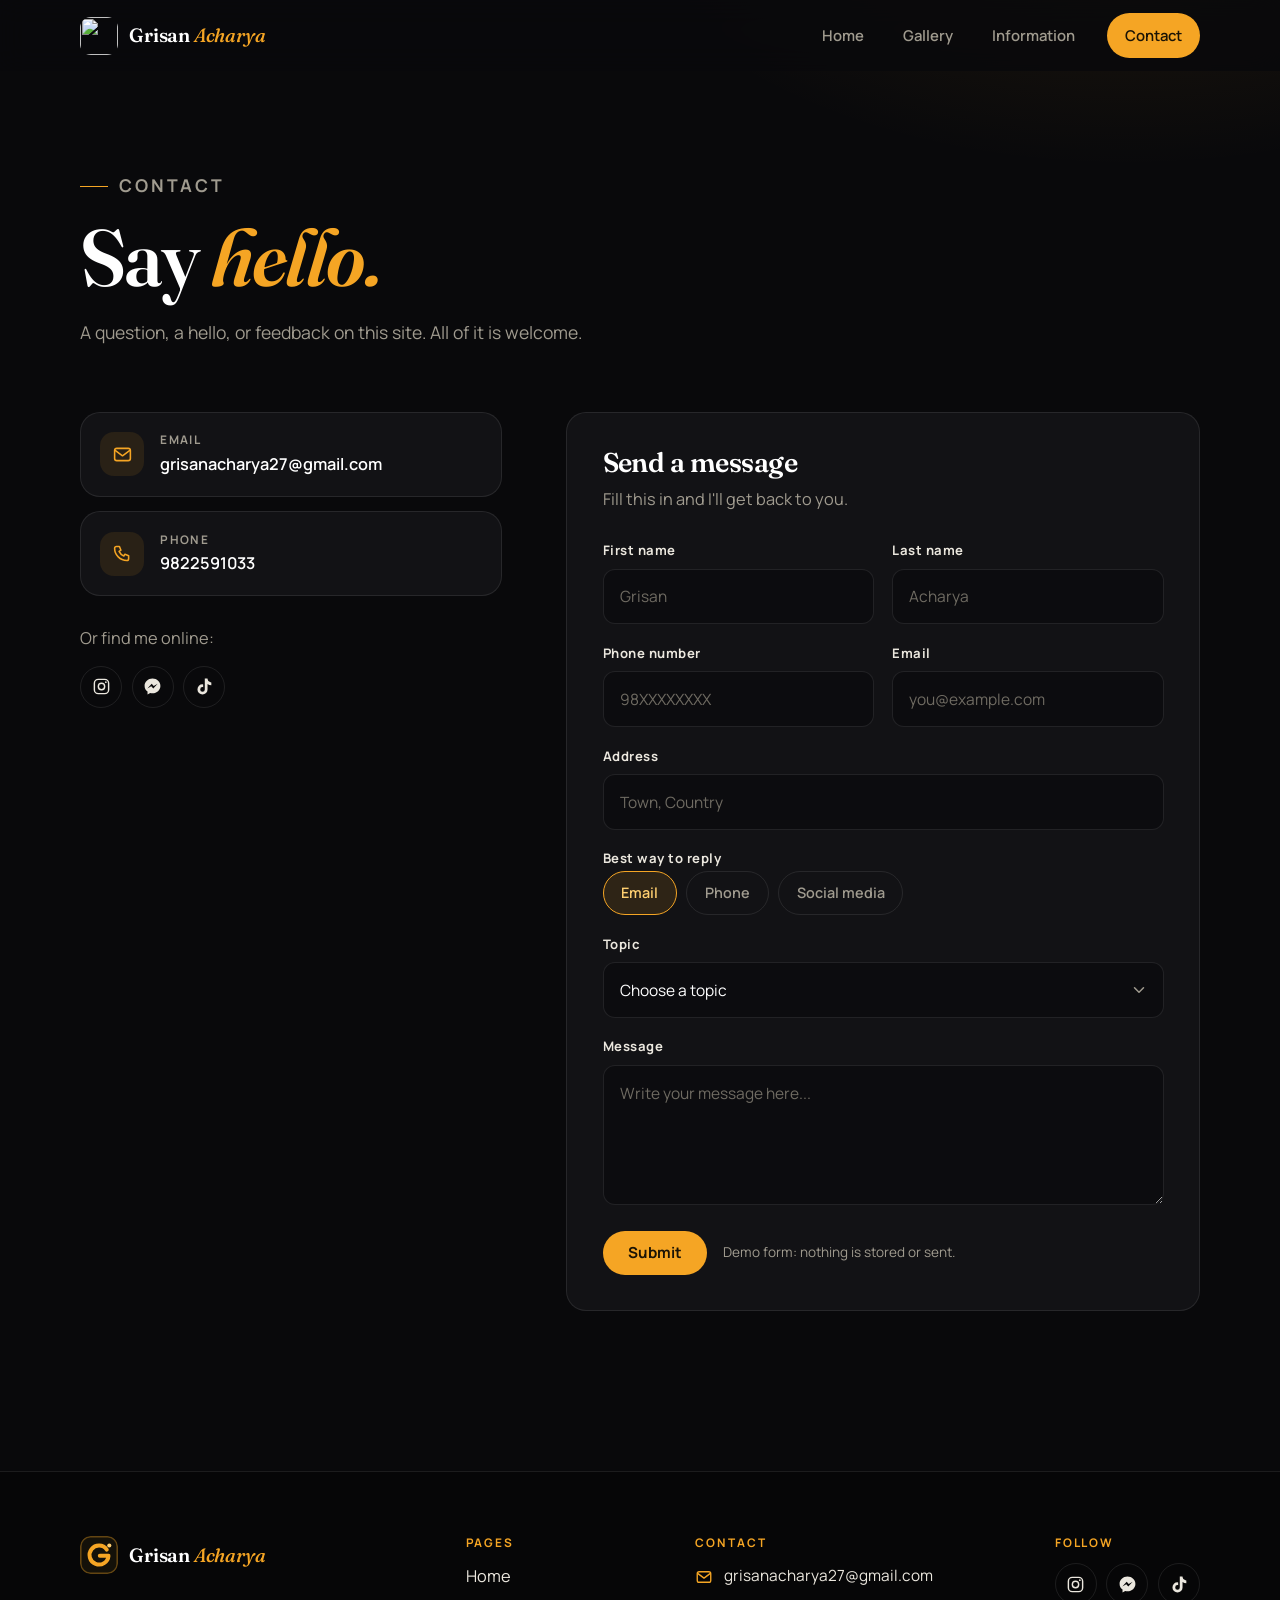
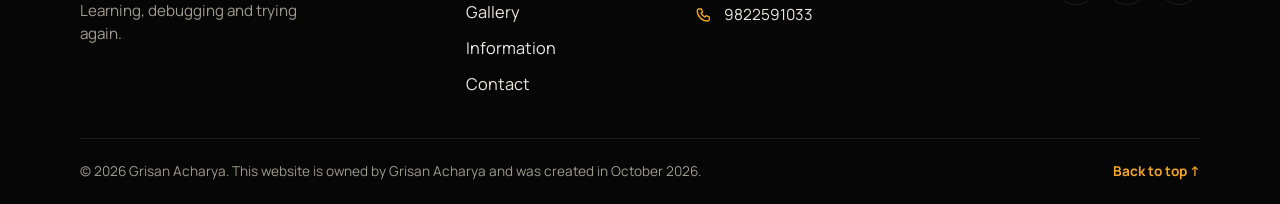
==== commit 871144f2: "Fix logo image path in contact.html" ====
--- a/contact.html
+++ b/contact.html
@@ -7,7 +7,7 @@
     <meta name="theme-color" content="#09090b">
     <title>Contact | Grisan Acharya</title>
 
-    <link rel="icon" type="image/svg+xml" href="images/logo.svg">
+    <link rel="icon" type="image/svg+xml" href="images/images/logo.svg">
 
     <link rel="preconnect" href="https://fonts.googleapis.com">
     <link rel="preconnect" href="https://fonts.gstatic.com" crossorigin>
@@ -169,7 +169,7 @@
 
                 <div class="footer-brand">
                     <a class="brand" href="index.html" aria-label="Grisan Acharya, home">
-                        <img src="images/logo.svg" width="38" height="38" alt="">
+                        <img src="images/images/logo.svg" width="38" height="38" alt="">
                         <span class="brand-name">Grisan <em>Acharya</em></span>
                     </a>
                     <p>Learning, debugging and trying again.</p>
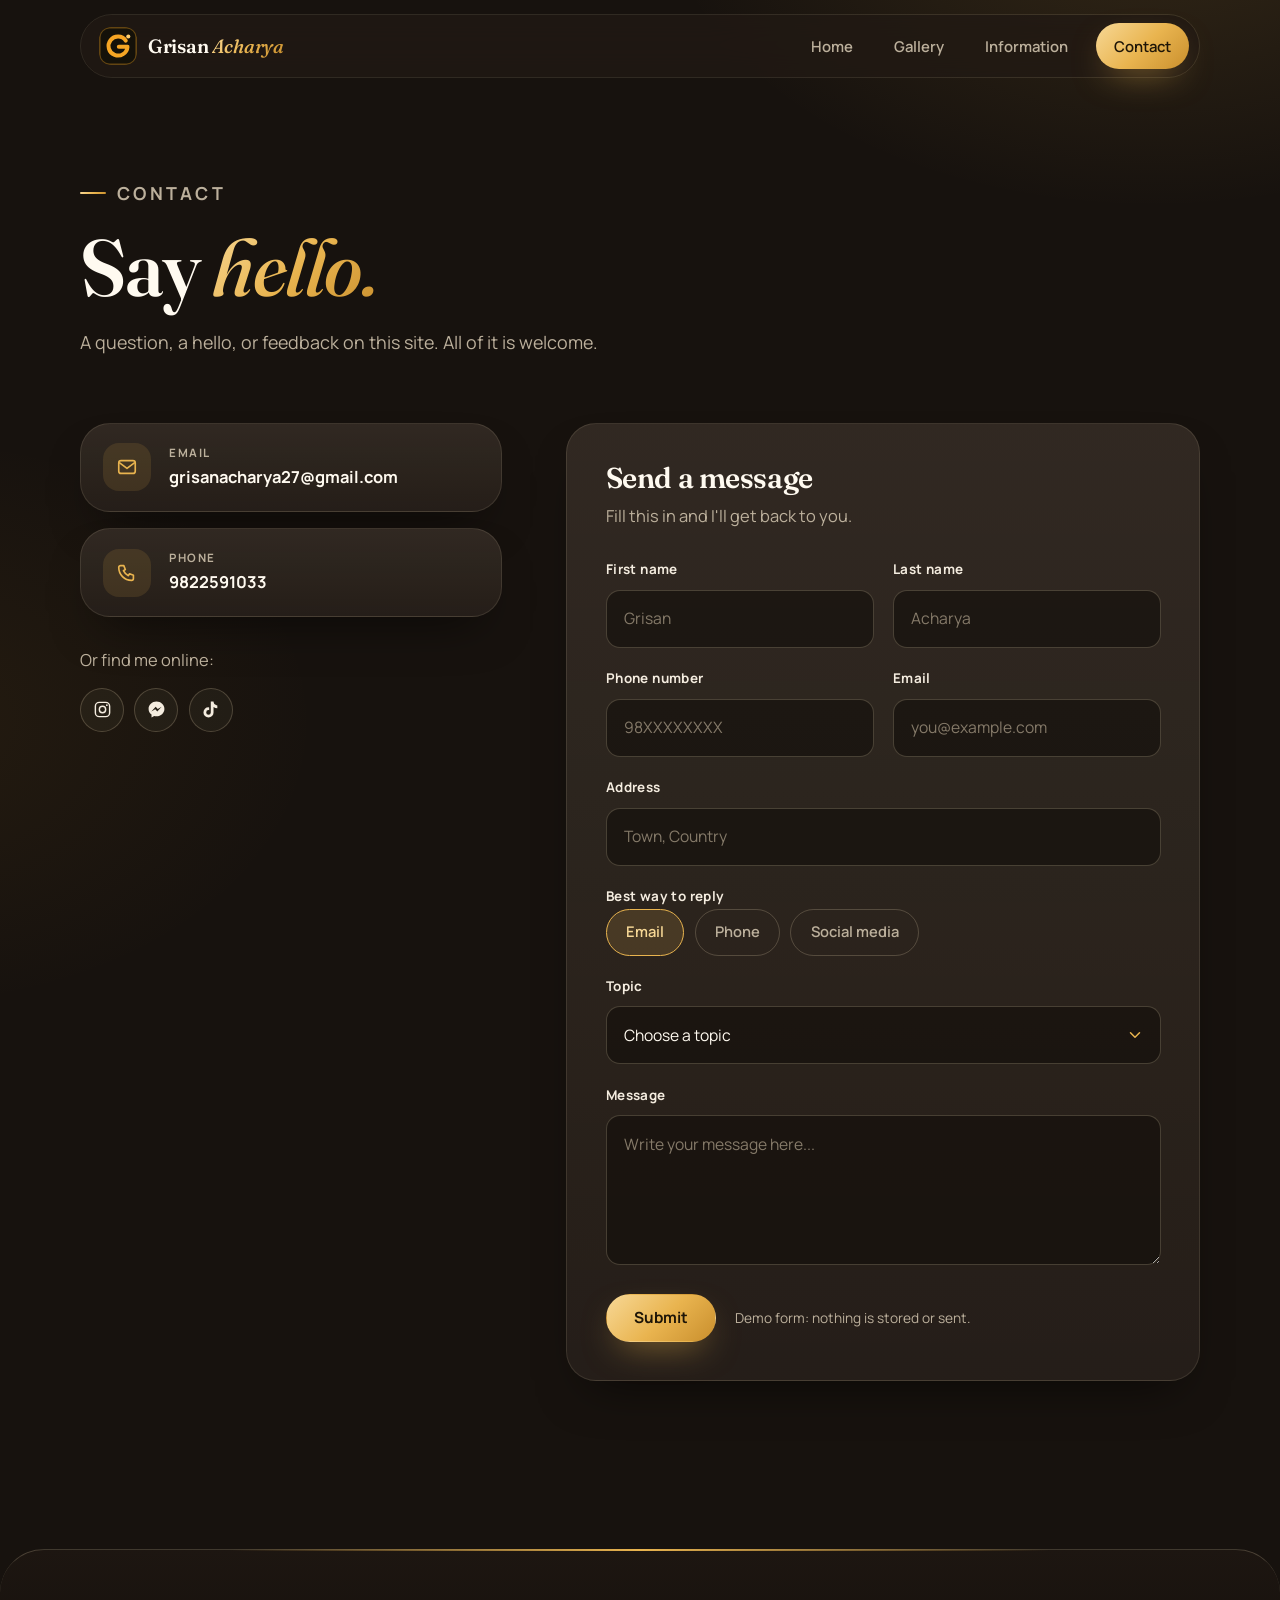
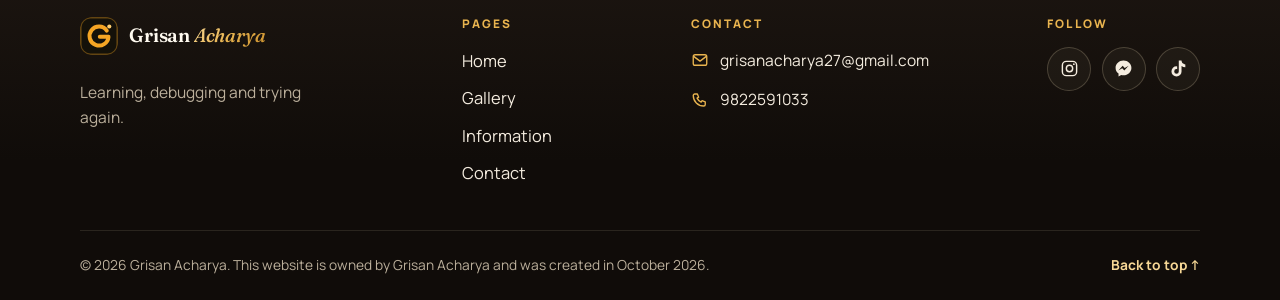
==== commit b5c6a407: "Fix logo image source path in contact.html" ====
--- a/contact.html
+++ b/contact.html
@@ -25,7 +25,7 @@
         <div class="wrap nav">
 
             <a class="brand" href="index.html" aria-label="Grisan Acharya, home">
-                <img src="images/logo.svg" width="38" height="38" alt="">
+                <img src="images/images/logo.svg" width="38" height="38" alt="">
                 <span class="brand-name">Grisan <em>Acharya</em></span>
             </a>
 
--- a/style.css
+++ b/style.css
@@ -1,27 +1,44 @@
 /* =========================================================
    Grisan Acharya — Personal Portfolio
    One stylesheet shared by all four pages.
-   Theme: deep charcoal + marigold gold.
+
+   Theme: "Espresso & Champagne"
+   Warm dark browns (never pitch black), cream text,
+   soft champagne-gold accents, rounded friendly cards.
    ========================================================= */
 
 /* ---------- 1. Design tokens ---------- */
 :root {
-    --bg: #09090b;
-    --surface: #121215;
-    --surface-2: #19191d;
-    --line: rgba(255, 255, 255, 0.09);
-    --text: #ebe7de;
-    --muted: #a09b8f;
-    --gold: #f5a524;
-    --gold-soft: #ffcf70;
-    --ink: #1a1305;
+    /* surfaces: warm browns, each step a little lighter */
+    --bg: #17120e;
+    --bg-deep: #100c09;
+    --surface: #211a15;
+    --surface-2: #2a221b;
+    --line: rgba(255, 233, 196, 0.11);
+    --line-strong: rgba(255, 233, 196, 0.2);
+
+    /* text */
+    --text: #f4ecdf;
+    --muted: #bcb09c;
+    --white: #fffaf0;
+
+    /* accents */
+    --gold: #e9b44f;
+    --gold-soft: #f7d896;
+    --gold-deep: #c58a26;
+    --ink: #1e1507;
+    --gold-grad: linear-gradient(135deg, #f7d896 0%, #e9b44f 52%, #c98f2d 100%);
 
     --font-display: "Fraunces", Georgia, serif;
     --font-body: "Manrope", system-ui, -apple-system, "Segoe UI", sans-serif;
     --font-code: ui-monospace, "SFMono-Regular", Menlo, Consolas, monospace;
 
-    --header-h: 72px;
-    --radius: 20px;
+    --radius-lg: 30px;
+    --radius: 22px;
+    --radius-sm: 14px;
+    --shadow: 0 24px 50px -24px rgba(0, 0, 0, 0.65);
+    --shadow-gold: 0 14px 34px -12px rgba(233, 180, 79, 0.55);
+    --header-h: 84px;
 }
 
 /* ---------- 2. Base ---------- */
@@ -37,11 +54,12 @@
     display: flex;
     flex-direction: column;
     font-family: var(--font-body);
-    font-size: 1.02rem;
-    line-height: 1.7;
+    font-size: 1.03rem;
+    line-height: 1.75;
     color: var(--text);
     background:
-        radial-gradient(900px 520px at 88% -8%, rgba(245, 165, 36, 0.11), transparent 60%),
+        radial-gradient(800px 520px at 90% -6%, rgba(233, 180, 79, 0.14), transparent 62%),
+        radial-gradient(700px 480px at -8% 38%, rgba(197, 138, 38, 0.08), transparent 60%),
         var(--bg);
     -webkit-font-smoothing: antialiased;
 }
@@ -51,44 +69,48 @@
 main { flex: 1; }
 
 img { display: block; max-width: 100%; height: auto; }
-
 a { color: inherit; text-decoration: none; }
 
 h1, h2, h3 {
     margin: 0;
     font-family: var(--font-display);
     font-weight: 600;
-    line-height: 1.1;
-    letter-spacing: -0.02em;
-    color: #fff;
+    line-height: 1.12;
+    letter-spacing: -0.015em;
+    color: var(--white);
 }
 
 p { margin: 0; }
 ul, ol { margin: 0; padding: 0; list-style: none; }
 
-em { font-style: italic; color: var(--gold); }
-
-mark {
-    background: none;
-    color: var(--gold-soft);
-    font-weight: 700;
-}
-
-:focus-visible {
-    outline: 2px solid var(--gold);
-    outline-offset: 3px;
-    border-radius: 6px;
-}
+em {
+    font-style: italic;
+    font-weight: 500;
+    background: var(--gold-grad);
+    -webkit-background-clip: text;
+    background-clip: text;
+    -webkit-text-fill-color: transparent;
+    color: var(--gold);
+}
+
+mark { background: none; color: var(--gold-soft); font-weight: 700; }
+
+::selection { background: var(--gold); color: var(--ink); }
+
+:focus-visible { outline: 2px solid var(--gold); outline-offset: 3px; border-radius: 8px; }
+
+/* slim, warm scrollbar */
+html { scrollbar-color: #4a3d2f var(--bg); scrollbar-width: thin; }
 
 .wrap { width: min(1120px, 100% - 2.5rem); margin-inline: auto; }
 
 .skip-link {
     position: absolute;
     left: 1rem;
-    top: -60px;
-    z-index: 100;
+    top: -64px;
+    z-index: 300;
     padding: 0.6rem 1rem;
-    border-radius: 10px;
+    border-radius: 12px;
     background: var(--gold);
     color: var(--ink);
     font-weight: 700;
@@ -99,20 +121,20 @@
     display: inline-flex;
     align-items: center;
     gap: 0.7rem;
-    margin-bottom: 1rem;
+    margin-bottom: 1.1rem;
     font-size: 0.78rem;
     font-weight: 700;
-    letter-spacing: 0.16em;
+    letter-spacing: 0.18em;
     text-transform: uppercase;
     color: var(--gold);
 }
-.eyebrow::before { content: ""; width: 28px; height: 1px; background: var(--gold); }
+.eyebrow::before { content: ""; width: 26px; height: 2px; border-radius: 2px; background: var(--gold-grad); }
 
 .section { padding-block: clamp(3rem, 8vw, 6rem); }
 
 .section-head { max-width: 640px; margin-bottom: clamp(1.8rem, 4vw, 3rem); }
 .section-head h2,
-.split h2 { font-size: clamp(2rem, 4.6vw, 3.1rem); }
+.split h2 { font-size: clamp(2.1rem, 4.8vw, 3.2rem); }
 .section-head p { margin-top: 1rem; color: var(--muted); }
 
 /* ---------- 3. Buttons ---------- */
@@ -120,74 +142,83 @@
     display: inline-flex;
     align-items: center;
     justify-content: center;
-    gap: 0.5rem;
-    padding: 0.85rem 1.5rem;
+    gap: 0.55rem;
+    padding: 0.95rem 1.7rem;
     border: 1px solid transparent;
     border-radius: 999px;
-    font: 700 0.95rem/1 var(--font-body);
+    font: 700 0.96rem/1 var(--font-body);
     cursor: pointer;
-    transition: transform 0.2s, box-shadow 0.2s, background 0.2s, color 0.2s, border-color 0.2s;
-}
-.btn-primary { background: var(--gold); color: var(--ink); }
-.btn-primary:hover { transform: translateY(-2px); box-shadow: 0 10px 28px -8px rgba(245, 165, 36, 0.6); }
-.btn-ghost { border-color: var(--line); color: var(--text); }
-.btn-ghost:hover { border-color: var(--gold); color: var(--gold); transform: translateY(-2px); }
-
-/* ---------- 4. Header and navbar ---------- */
+    transition: transform 0.25s, box-shadow 0.25s, background 0.25s, color 0.25s, border-color 0.25s;
+}
+.btn-primary { background: var(--gold-grad); color: var(--ink); box-shadow: var(--shadow-gold); }
+.btn-primary:hover { transform: translateY(-3px); box-shadow: 0 18px 38px -12px rgba(233, 180, 79, 0.75); }
+.btn-ghost { border-color: var(--line-strong); color: var(--text); background: rgba(255, 233, 196, 0.04); }
+.btn-ghost:hover { border-color: var(--gold); color: var(--gold-soft); transform: translateY(-3px); }
+
+/* ---------- 4. Floating pill navbar ---------- */
 .site-header {
     position: sticky;
     top: 0;
-    z-index: 50;
-    height: var(--header-h);
-    border-bottom: 1px solid transparent;
-    transition: border-color 0.3s;
-}
-/* the blur lives on a pseudo-element so it can't trap the fixed mobile menu */
-.site-header::before {
+    z-index: 100;
+    padding-top: 0.9rem;
+    pointer-events: none;          /* only the pill itself is clickable */
+}
+
+.nav {
+    position: relative;
+    pointer-events: auto;
+    height: 64px;
+    display: flex;
+    align-items: center;
+    justify-content: space-between;
+    gap: 1rem;
+    padding: 0 0.6rem 0 1.1rem;
+    border: 1px solid var(--line);
+    border-radius: 999px;
+    transition: box-shadow 0.3s, border-color 0.3s;
+}
+/* blur lives on a pseudo-element so it can't trap the fixed mobile menu */
+.nav::before {
     content: "";
     position: absolute;
     inset: 0;
     z-index: -1;
-    background: rgba(9, 9, 11, 0.82);
-    backdrop-filter: blur(14px);
-    -webkit-backdrop-filter: blur(14px);
-}
-.site-header.scrolled { border-bottom-color: var(--line); }
-
-.nav { height: 100%; display: flex; align-items: center; justify-content: space-between; gap: 1rem; }
-
-.brand { display: inline-flex; align-items: center; gap: 0.7rem; }
-.brand img { width: 38px; height: 38px; border-radius: 11px; }
-.brand-name { font-family: var(--font-display); font-size: 1.2rem; font-weight: 600; color: #fff; letter-spacing: -0.01em; }
-.brand-name em { font-weight: 500; }
-
-.menu { display: flex; align-items: center; gap: 0.35rem; }
+    border-radius: inherit;
+    background: rgba(33, 26, 21, 0.8);
+    backdrop-filter: blur(16px) saturate(140%);
+    -webkit-backdrop-filter: blur(16px) saturate(140%);
+}
+.site-header.scrolled .nav { border-color: var(--line-strong); box-shadow: 0 18px 40px -20px rgba(0, 0, 0, 0.8); }
+
+.brand { position: relative; z-index: 60; display: inline-flex; align-items: center; gap: 0.7rem; }
+.brand img { width: 38px; height: 38px; border-radius: 12px; }
+.brand-name { font-family: var(--font-display); font-size: 1.2rem; font-weight: 600; color: var(--white); letter-spacing: -0.01em; }
+
+.menu { display: flex; align-items: center; gap: 0.25rem; }
 .menu a {
-    padding: 0.55rem 1.05rem;
+    padding: 0.62rem 1.15rem;
     border-radius: 999px;
     font-size: 0.93rem;
     font-weight: 600;
     color: var(--muted);
     transition: color 0.2s, background 0.2s;
 }
-.menu a:hover { color: #fff; background: var(--surface-2); }
-.menu a[aria-current="page"] { color: var(--gold); background: rgba(245, 165, 36, 0.1); }
-.menu a.menu-cta {
-    margin-left: 0.6rem;
-    border: 1px solid rgba(245, 165, 36, 0.5);
-    color: var(--gold);
-}
-.menu a.menu-cta:hover,
-.menu a.menu-cta[aria-current="page"] { background: var(--gold); color: var(--ink); }
+.menu a:hover { color: var(--white); background: rgba(255, 233, 196, 0.07); }
+.menu a[aria-current="page"] { color: var(--gold-soft); background: rgba(233, 180, 79, 0.13); }
+.menu a.menu-cta { margin-left: 0.35rem; background: var(--gold-grad); color: var(--ink); }
+.menu a.menu-cta:hover { box-shadow: var(--shadow-gold); transform: translateY(-1px); }
+.menu a.menu-cta[aria-current="page"] { box-shadow: var(--shadow-gold); }
 
 .nav-toggle {
+    position: relative;
+    z-index: 60;
     display: none;
     width: 46px;
     height: 46px;
     padding: 0;
     border: 1px solid var(--line);
-    border-radius: 14px;
-    background: var(--surface);
+    border-radius: 50%;
+    background: rgba(255, 233, 196, 0.06);
     cursor: pointer;
     flex-direction: column;
     align-items: center;
@@ -196,7 +227,7 @@
 }
 .nav-toggle span {
     display: block;
-    width: 20px;
+    width: 18px;
     height: 2px;
     border-radius: 2px;
     background: var(--text);
@@ -207,52 +238,60 @@
 .nav-toggle[aria-expanded="true"] span:nth-child(3) { transform: translateY(-7px) rotate(-45deg); }
 
 /* ---------- 5. Social icons ---------- */
-.socials { display: flex; gap: 0.6rem; }
+.socials { display: flex; gap: 0.65rem; }
 .socials a {
     display: grid;
     place-items: center;
-    width: 42px;
-    height: 42px;
-    border: 1px solid var(--line);
+    width: 44px;
+    height: 44px;
+    border: 1px solid var(--line-strong);
     border-radius: 50%;
+    background: rgba(255, 233, 196, 0.04);
     color: var(--text);
-    transition: transform 0.2s, color 0.2s, border-color 0.2s, background 0.2s;
-}
-.socials a:hover { transform: translateY(-3px); color: var(--ink); background: var(--gold); border-color: var(--gold); }
+    transition: transform 0.25s, color 0.25s, border-color 0.25s, background 0.25s, box-shadow 0.25s;
+}
+.socials a:hover { transform: translateY(-4px); color: var(--ink); background: var(--gold-grad); border-color: transparent; box-shadow: var(--shadow-gold); }
 .socials svg { width: 19px; height: 19px; }
-.socials.small a { width: 36px; height: 36px; }
+.socials.small a { width: 38px; height: 38px; }
 .socials.small svg { width: 16px; height: 16px; }
 
 .icon { width: 18px; height: 18px; flex-shrink: 0; }
 
 /* ---------- 6. Home: hero ---------- */
-.hero { padding-block: clamp(2rem, 6vw, 4.5rem) clamp(3rem, 7vw, 5rem); }
+.hero { padding-block: clamp(1.8rem, 5vw, 4rem) clamp(3rem, 7vw, 5rem); }
 
 .hero-grid {
     display: grid;
     grid-template-columns: minmax(0, 1.1fr) minmax(0, 0.9fr);
     align-items: center;
-    gap: clamp(2rem, 6vw, 5rem);
-}
-
-.hero h1 { font-size: clamp(3rem, 8vw, 5.6rem); line-height: 1; }
+    gap: clamp(2.5rem, 6vw, 5rem);
+}
+
+.hero h1 { font-size: clamp(3rem, 8vw, 5.5rem); line-height: 1; }
+.wave { display: inline-block; font-size: 0.7em; transform-origin: 70% 70%; animation: wave 2.6s ease-in-out 1s 2; }
+@keyframes wave {
+    0%, 60%, 100% { transform: rotate(0); }
+    10%, 30% { transform: rotate(16deg); }
+    20%, 40% { transform: rotate(-10deg); }
+    50% { transform: rotate(8deg); }
+}
+
 .tagline {
-    margin-top: 1.1rem;
+    margin-top: 1.2rem;
     font-family: var(--font-display);
-    font-size: clamp(1.2rem, 2.6vw, 1.6rem);
+    font-size: clamp(1.25rem, 2.6vw, 1.65rem);
     font-style: italic;
     color: var(--gold-soft);
 }
-.lead { margin-top: 1.1rem; max-width: 46ch; color: var(--muted); font-size: 1.08rem; }
-
-.hero-actions { display: flex; flex-wrap: wrap; gap: 0.8rem; margin-top: 2rem; }
-
-.hero-meta { display: flex; flex-wrap: wrap; align-items: center; gap: 1.2rem 1.6rem; margin-top: 2rem; }
+.lead { margin-top: 1.1rem; max-width: 46ch; color: var(--muted); font-size: 1.1rem; }
+
+.hero-actions { display: flex; flex-wrap: wrap; gap: 0.9rem; margin-top: 2.1rem; }
+.hero-meta { display: flex; flex-wrap: wrap; align-items: center; gap: 1.2rem 1.6rem; margin-top: 2.2rem; }
 
 .code-chip {
-    padding: 0.45rem 0.9rem;
+    padding: 0.5rem 1rem;
     border: 1px solid var(--line);
-    border-radius: 10px;
+    border-radius: 12px;
     background: var(--surface);
     font-family: var(--font-code);
     font-size: 0.85rem;
@@ -271,79 +310,106 @@
 @keyframes blink { 50% { opacity: 0; } }
 
 .hero-photo { position: relative; margin: 0; justify-self: center; width: min(100%, 420px); }
-.hero-photo::before {
+.hero-photo::before {            /* soft golden glow behind the photo */
+    content: "";
+    position: absolute;
+    inset: 8% -12% -8% -12%;
+    z-index: 0;
+    background: radial-gradient(closest-side, rgba(233, 180, 79, 0.28), transparent 72%);
+    filter: blur(10px);
+}
+.hero-photo::after {             /* offset gold outline */
     content: "";
     position: absolute;
     inset: 18px -18px -18px 18px;
-    border: 1px solid rgba(245, 165, 36, 0.5);
-    border-radius: 220px 220px 28px 28px;
+    z-index: 0;
+    border: 1px solid rgba(233, 180, 79, 0.55);
+    border-radius: 220px 220px 32px 32px;
 }
 .arch {
     position: relative;
+    z-index: 1;
     overflow: hidden;
-    border-radius: 220px 220px 28px 28px;
+    border: 6px solid var(--surface-2);
+    border-radius: 220px 220px 32px 32px;
     background: var(--surface);
+    box-shadow: var(--shadow);
     aspect-ratio: 3 / 4;
 }
 .arch img { width: 100%; height: 100%; object-fit: cover; object-position: center 25%; }
-.photo-tag {
+
+.photo-tag,
+.chip-float {
     position: absolute;
-    left: -14px;
-    bottom: 28px;
-    z-index: 2;
+    z-index: 3;
     display: inline-flex;
     align-items: center;
     gap: 0.55rem;
-    padding: 0.6rem 1rem;
-    border: 1px solid var(--line);
+    padding: 0.65rem 1.05rem;
+    border: 1px solid var(--line-strong);
     border-radius: 999px;
-    background: rgba(18, 18, 21, 0.92);
-    backdrop-filter: blur(8px);
+    background: rgba(33, 26, 21, 0.9);
+    backdrop-filter: blur(10px);
+    -webkit-backdrop-filter: blur(10px);
+    box-shadow: var(--shadow);
     font-size: 0.85rem;
-    font-weight: 600;
-    color: var(--text);
-}
-.photo-tag::before { content: ""; width: 8px; height: 8px; border-radius: 50%; background: var(--gold); box-shadow: 0 0 0 4px rgba(245, 165, 36, 0.2); }
+    font-weight: 700;
+    color: var(--white);
+}
+.photo-tag { left: -16px; bottom: 30px; }
+.photo-tag::before { content: ""; width: 8px; height: 8px; border-radius: 50%; background: var(--gold); box-shadow: 0 0 0 4px rgba(233, 180, 79, 0.22); }
+.chip-float { right: -14px; top: 38px; color: var(--gold-soft); animation: float 5s ease-in-out infinite; }
+@keyframes float { 50% { transform: translateY(-9px); } }
 
 /* ---------- 7. Home: welcome, events, explore ---------- */
 .split { display: grid; grid-template-columns: minmax(0, 1fr) minmax(0, 1fr); gap: clamp(1.5rem, 5vw, 4rem); align-items: start; }
-.split p { color: var(--muted); font-size: 1.08rem; }
-
-.facts { display: grid; grid-template-columns: repeat(3, minmax(0, 1fr)); margin-top: clamp(2rem, 5vw, 3.5rem); border-block: 1px solid var(--line); }
-.facts li { padding: 1.4rem 1.4rem 1.4rem 0; }
-.facts li + li { padding-left: 1.4rem; border-left: 1px solid var(--line); }
-.facts span { display: block; font-size: 0.75rem; font-weight: 700; letter-spacing: 0.14em; text-transform: uppercase; color: var(--gold); }
-.facts b { display: block; margin-top: 0.3rem; font-family: var(--font-display); font-size: 1.2rem; font-weight: 500; color: #fff; line-height: 1.3; }
-
-.events { border-top: 1px solid var(--line); }
+.split p { color: var(--muted); font-size: 1.1rem; }
+
+.facts { display: grid; grid-template-columns: repeat(3, minmax(0, 1fr)); gap: 1rem; margin-top: clamp(2rem, 5vw, 3.2rem); }
+.facts li {
+    padding: 1.5rem 1.6rem;
+    border: 1px solid var(--line);
+    border-radius: var(--radius);
+    background: linear-gradient(180deg, rgba(255, 233, 196, 0.06), rgba(255, 233, 196, 0.02)), var(--surface);
+    box-shadow: var(--shadow);
+    transition: transform 0.3s, border-color 0.3s;
+}
+.facts li:hover { transform: translateY(-4px); border-color: rgba(233, 180, 79, 0.45); }
+.facts span { display: block; font-size: 0.74rem; font-weight: 700; letter-spacing: 0.16em; text-transform: uppercase; color: var(--gold); }
+.facts b { display: block; margin-top: 0.4rem; font-family: var(--font-display); font-size: 1.25rem; font-weight: 500; color: var(--white); line-height: 1.3; }
+
+.events { display: grid; gap: 0.9rem; }
 .event {
     display: grid;
-    grid-template-columns: 76px minmax(0, 1fr) auto;
+    grid-template-columns: 80px minmax(0, 1fr) auto;
     align-items: center;
     gap: 1.4rem;
-    padding: 1.4rem 0.5rem;
-    border-bottom: 1px solid var(--line);
-    transition: background 0.25s, padding 0.25s;
-}
-.event:hover { background: var(--surface); padding-inline: 1.1rem; }
+    padding: 1.1rem 1.5rem 1.1rem 1.1rem;
+    border: 1px solid var(--line);
+    border-radius: var(--radius);
+    background: linear-gradient(180deg, rgba(255, 233, 196, 0.05), rgba(255, 233, 196, 0.015)), var(--surface);
+    transition: transform 0.3s, border-color 0.3s, box-shadow 0.3s;
+}
+.event:hover { transform: translateX(6px); border-color: rgba(233, 180, 79, 0.45); box-shadow: var(--shadow); }
 .event time {
     display: flex;
     flex-direction: column;
     align-items: center;
-    padding: 0.55rem 0;
-    border: 1px solid rgba(245, 165, 36, 0.35);
-    border-radius: 16px;
-    background: rgba(245, 165, 36, 0.07);
-    line-height: 1.1;
-}
-.event time b { font-family: var(--font-display); font-size: 1.7rem; color: #fff; }
-.event time span { font-size: 0.72rem; font-weight: 700; letter-spacing: 0.12em; text-transform: uppercase; color: var(--gold); }
-.event h3 { font-size: 1.3rem; }
-.event p { margin-top: 0.25rem; color: var(--muted); font-size: 0.95rem; line-height: 1.5; }
+    padding: 0.65rem 0;
+    border-radius: 18px;
+    background: var(--gold-grad);
+    color: var(--ink);
+    line-height: 1.05;
+}
+.event time b { font-family: var(--font-display); font-size: 1.8rem; }
+.event time span { font-size: 0.72rem; font-weight: 800; letter-spacing: 0.14em; text-transform: uppercase; }
+.event h3 { font-size: 1.35rem; }
+.event p { margin-top: 0.25rem; color: var(--muted); font-size: 0.96rem; line-height: 1.5; }
 .pill {
-    padding: 0.4rem 0.9rem;
-    border: 1px solid var(--line);
+    padding: 0.45rem 1rem;
+    border: 1px solid rgba(233, 180, 79, 0.4);
     border-radius: 999px;
+    background: rgba(233, 180, 79, 0.1);
     font-size: 0.8rem;
     font-weight: 700;
     white-space: nowrap;
@@ -351,118 +417,172 @@
 }
 .event.done { opacity: 0.55; }
 
-.go-list { border-bottom: 1px solid var(--line); }
-.go-row {
-    display: grid;
-    grid-template-columns: 56px minmax(0, 1fr) auto;
-    align-items: center;
-    gap: 1rem;
-    padding: clamp(1.4rem, 3vw, 2.1rem) 0;
-    border-top: 1px solid var(--line);
-    transition: padding 0.3s, background 0.3s;
-}
-.go-row .num { font-size: 0.85rem; font-weight: 700; letter-spacing: 0.1em; color: var(--muted); }
-.go-row h3 { font-size: clamp(1.8rem, 4.5vw, 3.2rem); transition: color 0.25s; }
-.go-row p { margin-top: 0.35rem; color: var(--muted); }
-.go-row .arrow {
+/* icon cards that link to the other pages */
+.go-grid { display: grid; grid-template-columns: repeat(3, minmax(0, 1fr)); gap: 1.1rem; }
+.go-card {
+    position: relative;
+    display: flex;
+    flex-direction: column;
+    padding: 2rem 1.8rem 1.7rem;
+    border: 1px solid var(--line);
+    border-radius: var(--radius-lg);
+    background: linear-gradient(180deg, rgba(255, 233, 196, 0.07), rgba(255, 233, 196, 0.02)), var(--surface);
+    box-shadow: var(--shadow);
+    overflow: hidden;
+    transition: transform 0.35s, border-color 0.35s, box-shadow 0.35s;
+}
+.go-card::after {                /* warm glow that appears on hover */
+    content: "";
+    position: absolute;
+    right: -60px;
+    top: -60px;
+    width: 180px;
+    height: 180px;
+    border-radius: 50%;
+    background: radial-gradient(closest-side, rgba(233, 180, 79, 0.3), transparent);
+    opacity: 0;
+    transition: opacity 0.4s;
+}
+.go-card:hover { transform: translateY(-8px); border-color: rgba(233, 180, 79, 0.5); box-shadow: 0 30px 60px -26px rgba(0, 0, 0, 0.8); }
+.go-card:hover::after { opacity: 1; }
+.go-ico {
     display: grid;
     place-items: center;
-    width: 54px;
-    height: 54px;
-    border: 1px solid var(--line);
-    border-radius: 50%;
-    color: var(--text);
-    transition: transform 0.3s, background 0.3s, color 0.3s, border-color 0.3s;
-}
-.go-row .arrow svg { width: 22px; height: 22px; }
-.go-row:hover { padding-left: 0.8rem; background: linear-gradient(90deg, rgba(245, 165, 36, 0.06), transparent 70%); }
-.go-row:hover h3 { color: var(--gold); }
-.go-row:hover .arrow { transform: rotate(-45deg); background: var(--gold); border-color: var(--gold); color: var(--ink); }
+    width: 58px;
+    height: 58px;
+    margin-bottom: 1.4rem;
+    border: 1px solid rgba(233, 180, 79, 0.35);
+    border-radius: 18px;
+    background: rgba(233, 180, 79, 0.1);
+    color: var(--gold);
+    transition: background 0.3s, color 0.3s, transform 0.3s;
+}
+.go-ico svg { width: 26px; height: 26px; }
+.go-card:hover .go-ico { background: var(--gold-grad); color: var(--ink); transform: rotate(-6deg) scale(1.05); }
+.go-card h3 { font-size: 1.7rem; }
+.go-card p { margin-top: 0.5rem; color: var(--muted); }
+.go-link { margin-top: auto; padding-top: 1.5rem; display: inline-flex; align-items: center; gap: 0.5rem; font-weight: 700; font-size: 0.93rem; color: var(--gold-soft); }
+.go-link svg { width: 18px; height: 18px; transition: transform 0.3s; }
+.go-card:hover .go-link svg { transform: translateX(6px); }
 
 /* ---------- 8. Inner pages: page header ---------- */
 .page-head { padding-block: clamp(2.5rem, 7vw, 5rem) clamp(1rem, 3vw, 2rem); }
-.page-head h1 { font-size: clamp(2.8rem, 7.5vw, 5rem); line-height: 1.02; }
-.page-head p { margin-top: 1.2rem; max-width: 50ch; color: var(--muted); font-size: 1.1rem; }
+.page-head h1 { font-size: clamp(2.9rem, 7.5vw, 5rem); line-height: 1.02; }
+.page-head p { margin-top: 1.2rem; max-width: 50ch; color: var(--muted); font-size: 1.12rem; }
 
 /* ---------- 9. Gallery ---------- */
-.gallery-section + .gallery-section { margin-top: clamp(3rem, 7vw, 5rem); }
-.gallery-title { display: flex; align-items: baseline; justify-content: space-between; gap: 1rem; flex-wrap: wrap; margin-bottom: 1.4rem; padding-bottom: 1rem; border-bottom: 1px solid var(--line); }
-.gallery-title h2 { font-size: clamp(1.7rem, 3.6vw, 2.4rem); }
-.gallery-title p { color: var(--muted); }
-
-.photo-grid { display: grid; grid-template-columns: repeat(3, minmax(0, 1fr)); gap: 1rem; }
+.gallery-section + .gallery-section { margin-top: clamp(3.5rem, 8vw, 5.5rem); }
+.gallery-title { display: flex; align-items: baseline; justify-content: space-between; gap: 1rem; flex-wrap: wrap; margin-bottom: 1.5rem; }
+.gallery-title h2 { font-size: clamp(1.8rem, 3.8vw, 2.5rem); }
+.gallery-title p { color: var(--muted); font-style: italic; }
+
+.photo-grid { display: grid; grid-template-columns: repeat(3, minmax(0, 1fr)); gap: 1.1rem; }
 .photo-grid.wide-first { grid-template-columns: repeat(4, minmax(0, 1fr)); }
 .photo-grid.wide-first .shot:first-child { grid-column: span 2; }
 .photo-grid .shot { display: flex; flex-direction: column; }
 .photo-grid .shot-btn { flex: 1; display: flex; min-height: 0; }
 .photo-grid .shot-btn img { height: 100%; object-fit: cover; }
+
+/* photos sit in soft "frames" with the caption underneath */
 .shot {
     margin: 0;
-    overflow: hidden;
+    padding: 0.6rem;
     border: 1px solid var(--line);
-    border-radius: var(--radius);
-    background: var(--surface);
-}
-.shot-btn { display: block; width: 100%; padding: 0; border: 0; background: none; overflow: hidden; cursor: zoom-in; }
-.shot-btn img { width: 100%; height: auto; transition: transform 0.6s cubic-bezier(0.2, 0.7, 0.2, 1); }
-.shot:hover .shot-btn img { transform: scale(1.045); }
-.shot figcaption { padding: 0.9rem 1.1rem 1.05rem; font-family: var(--font-display); font-style: italic; font-size: 1.02rem; line-height: 1.4; color: var(--text); }
+    border-radius: var(--radius-lg);
+    background: linear-gradient(180deg, rgba(255, 233, 196, 0.07), rgba(255, 233, 196, 0.02)), var(--surface);
+    box-shadow: var(--shadow);
+    transition: transform 0.4s, border-color 0.4s;
+}
+.shot:hover { transform: translateY(-6px); border-color: rgba(233, 180, 79, 0.45); }
+.shot-btn { position: relative; display: block; width: 100%; padding: 0; border: 0; border-radius: calc(var(--radius-lg) - 0.6rem); background: none; overflow: hidden; cursor: zoom-in; }
+.shot-btn::after {               /* small "expand" hint */
+    content: "";
+    position: absolute;
+    right: 0.8rem;
+    bottom: 0.8rem;
+    width: 38px;
+    height: 38px;
+    border-radius: 50%;
+    background: rgba(23, 18, 14, 0.75) url("data:image/svg+xml,%3Csvg xmlns='http://www.w3.org/2000/svg' viewBox='0 0 24 24' fill='none' stroke='%23f7d896' stroke-width='2' stroke-linecap='round' stroke-linejoin='round'%3E%3Cpath d='M15 3h6v6M9 21H3v-6M21 3l-7 7M3 21l7-7'/%3E%3C/svg%3E") center / 18px no-repeat;
+    opacity: 0;
+    transform: scale(0.8);
+    transition: opacity 0.3s, transform 0.3s;
+}
+.shot:hover .shot-btn::after,
+.shot-btn:focus-visible::after { opacity: 1; transform: none; }
+.shot-btn img { width: 100%; height: auto; transition: transform 0.7s cubic-bezier(0.2, 0.7, 0.2, 1); }
+.shot:hover .shot-btn img { transform: scale(1.05); }
+.shot figcaption { padding: 0.95rem 0.8rem 0.6rem; text-align: center; font-family: var(--font-display); font-style: italic; font-size: 1.05rem; line-height: 1.4; color: var(--text); }
 
 /* ---------- 10. Information ---------- */
 .info-grid { display: grid; grid-template-columns: minmax(0, 1fr) minmax(0, 1fr); gap: clamp(2rem, 5vw, 4rem); align-items: start; }
-.story h2 { font-size: clamp(1.9rem, 4vw, 2.7rem); }
-.story p { margin-top: 1.1rem; color: var(--muted); font-size: 1.06rem; }
+.story h2 { font-size: clamp(2rem, 4vw, 2.8rem); }
+.story p { margin-top: 1.1rem; color: var(--muted); font-size: 1.08rem; }
 .story blockquote {
     margin: 1.8rem 0 0;
-    padding: 0.2rem 0 0.2rem 1.3rem;
-    border-left: 2px solid var(--gold);
+    padding: 1.3rem 1.5rem;
+    border: 1px solid var(--line);
+    border-left: 3px solid var(--gold);
+    border-radius: 6px var(--radius) var(--radius) 6px;
+    background: rgba(255, 233, 196, 0.04);
     font-family: var(--font-display);
     font-style: italic;
     font-size: 1.3rem;
-    line-height: 1.45;
-    color: #fff;
-}
-
-.card { border: 1px solid var(--line); border-radius: var(--radius); background: var(--surface); }
-.info-card { padding: 0.6rem 1.5rem; }
-.info-card h2 { padding: 1rem 0 0.4rem; font-size: 1.15rem; font-family: var(--font-body); font-weight: 700; letter-spacing: 0.02em; color: var(--gold); }
+    line-height: 1.5;
+    color: var(--white);
+}
+
+.card {
+    border: 1px solid var(--line);
+    border-radius: var(--radius-lg);
+    background: linear-gradient(180deg, rgba(255, 233, 196, 0.07), rgba(255, 233, 196, 0.02)), var(--surface);
+    box-shadow: var(--shadow);
+}
+.info-card { padding: 0.8rem 1.7rem 0.9rem; }
+.info-card h2 { padding: 1rem 0 0.5rem; font-family: var(--font-body); font-size: 0.8rem; font-weight: 800; letter-spacing: 0.18em; text-transform: uppercase; color: var(--gold); }
 .info-table { width: 100%; border-collapse: collapse; }
 .info-table th,
-.info-table td { padding: 0.95rem 0; text-align: left; vertical-align: top; border-bottom: 1px solid var(--line); }
+.info-table td { padding: 1rem 0; text-align: left; vertical-align: top; border-bottom: 1px solid var(--line); }
 .info-table tr:last-child th,
 .info-table tr:last-child td { border-bottom: 0; }
-.info-table th { width: 40%; padding-right: 1rem; font-size: 0.8rem; font-weight: 700; letter-spacing: 0.1em; text-transform: uppercase; color: var(--muted); }
-.info-table td { color: #fff; font-weight: 500; }
-
-.chips { display: flex; flex-wrap: wrap; gap: 0.6rem; margin-top: 1.6rem; }
-.chips li { padding: 0.4rem 1rem; border: 1px solid rgba(245, 165, 36, 0.4); border-radius: 999px; font-size: 0.88rem; font-weight: 600; color: var(--gold-soft); }
-
-.plan { margin: clamp(2.5rem, 6vw, 4rem) 0 0; }
-.plan .shot-btn { border-radius: var(--radius); border: 1px solid var(--line); }
-.plan figcaption { margin-top: 0.9rem; text-align: center; font-family: var(--font-display); font-style: italic; color: var(--muted); }
+.info-table th { width: 40%; padding-right: 1rem; font-size: 0.78rem; font-weight: 700; letter-spacing: 0.1em; text-transform: uppercase; color: var(--muted); }
+.info-table td { color: var(--white); font-weight: 600; }
+.info-table tr { transition: background 0.2s; }
+.info-table tr:hover { background: rgba(255, 233, 196, 0.035); }
+
+.chips { display: flex; flex-wrap: wrap; gap: 0.6rem; margin-top: 1.7rem; }
+.chips li { padding: 0.5rem 1.1rem; border: 1px solid rgba(233, 180, 79, 0.4); border-radius: 999px; background: rgba(233, 180, 79, 0.08); font-size: 0.88rem; font-weight: 700; color: var(--gold-soft); }
+
+.plan { margin: clamp(2.5rem, 6vw, 4rem) 0 0; padding: 0.6rem; border: 1px solid var(--line); border-radius: var(--radius-lg); background: var(--surface); box-shadow: var(--shadow); }
+.plan .shot-btn { border-radius: calc(var(--radius-lg) - 0.6rem); }
+.plan figcaption { padding: 0.9rem 0 0.4rem; text-align: center; font-family: var(--font-display); font-style: italic; color: var(--muted); }
 
 /* ---------- 11. Contact ---------- */
 .contact-grid { display: grid; grid-template-columns: minmax(0, 0.8fr) minmax(0, 1.2fr); gap: clamp(2rem, 5vw, 4rem); align-items: start; }
 
-.contact-list { display: grid; gap: 0.9rem; }
-.contact-item { display: flex; align-items: center; gap: 1rem; padding: 1.1rem 1.2rem; transition: border-color 0.2s, transform 0.2s; }
-.contact-item:hover { border-color: rgba(245, 165, 36, 0.5); transform: translateX(4px); }
-.contact-item .ico { display: grid; place-items: center; flex-shrink: 0; width: 44px; height: 44px; border-radius: 14px; background: rgba(245, 165, 36, 0.1); color: var(--gold); }
-.contact-item .ico svg { width: 21px; height: 21px; }
-.contact-item small { display: block; font-size: 0.74rem; font-weight: 700; letter-spacing: 0.12em; text-transform: uppercase; color: var(--muted); }
-.contact-item span { overflow-wrap: anywhere; font-weight: 600; color: #fff; }
+.contact-list { display: grid; gap: 1rem; }
+.contact-item { display: flex; align-items: center; gap: 1.1rem; padding: 1.2rem 1.4rem; transition: border-color 0.3s, transform 0.3s; }
+.contact-item:hover { border-color: rgba(233, 180, 79, 0.5); transform: translateX(6px); }
+.contact-item .ico { display: grid; place-items: center; flex-shrink: 0; width: 48px; height: 48px; border-radius: 16px; background: rgba(233, 180, 79, 0.12); color: var(--gold); }
+.contact-item .ico svg { width: 22px; height: 22px; }
+.contact-item small { display: block; font-size: 0.72rem; font-weight: 700; letter-spacing: 0.14em; text-transform: uppercase; color: var(--muted); }
+.contact-item span { overflow-wrap: anywhere; font-weight: 700; color: var(--white); }
+
+.reply-note { display: flex; align-items: center; gap: 0.7rem; margin-top: 1rem; padding: 0.9rem 1.2rem; border: 1px dashed rgba(233, 180, 79, 0.4); border-radius: var(--radius); color: var(--gold-soft); font-size: 0.93rem; font-weight: 600; }
+.reply-note svg { width: 20px; height: 20px; flex-shrink: 0; }
+
 .contact-follow { margin-top: 1.8rem; }
 .contact-follow p { margin-bottom: 0.8rem; color: var(--muted); }
 
-.form-card { padding: clamp(1.4rem, 4vw, 2.2rem); }
-.form-card form > h2 { font-size: 1.7rem; }
-.form-card form > p { margin: 0.5rem 0 1.6rem; color: var(--muted); }
-
-.form-grid { display: grid; grid-template-columns: repeat(2, minmax(0, 1fr)); gap: 1.1rem; }
-.field { display: flex; flex-direction: column; gap: 0.45rem; min-width: 0; }
+.form-card { padding: clamp(1.5rem, 4vw, 2.4rem); }
+.form-card form > h2 { font-size: 1.8rem; }
+.form-card form > p { margin: 0.5rem 0 1.7rem; color: var(--muted); }
+
+.form-grid { display: grid; grid-template-columns: repeat(2, minmax(0, 1fr)); gap: 1.2rem; }
+.field { display: flex; flex-direction: column; gap: 0.5rem; min-width: 0; }
 .field.full { grid-column: 1 / -1; }
 .field label,
-.field legend { padding: 0; font-size: 0.82rem; font-weight: 700; letter-spacing: 0.04em; color: var(--text); }
+.field legend { padding: 0; font-size: 0.84rem; font-weight: 700; letter-spacing: 0.03em; color: var(--text); }
 fieldset.field { margin: 0; padding: 0; border: 0; }
 
 .field input[type="text"],
@@ -471,109 +591,158 @@
 .field select,
 .field textarea {
     width: 100%;
-    padding: 0.85rem 1rem;
-    border: 1px solid var(--line);
-    border-radius: 12px;
-    background: #0c0c0f;
-    color: #fff;
+    padding: 0.9rem 1.1rem;
+    border: 1px solid var(--line-strong);
+    border-radius: var(--radius-sm);
+    background: rgba(16, 12, 9, 0.55);
+    color: var(--white);
     font: inherit;
-    font-size: 0.97rem;
-    transition: border-color 0.2s, box-shadow 0.2s;
-}
-.field textarea { min-height: 140px; resize: vertical; }
+    font-size: 0.98rem;
+    transition: border-color 0.2s, box-shadow 0.2s, background 0.2s;
+}
+.field textarea { min-height: 150px; resize: vertical; }
 .field input::placeholder,
-.field textarea::placeholder { color: #6f6b62; }
+.field textarea::placeholder { color: #857a69; }
+.field input:hover,
+.field select:hover,
+.field textarea:hover { border-color: rgba(233, 180, 79, 0.45); }
 .field input:focus,
 .field select:focus,
-.field textarea:focus { outline: none; border-color: var(--gold); box-shadow: 0 0 0 4px rgba(245, 165, 36, 0.15); }
+.field textarea:focus { outline: none; border-color: var(--gold); background: rgba(16, 12, 9, 0.8); box-shadow: 0 0 0 4px rgba(233, 180, 79, 0.18); }
 .field input:user-invalid,
 .field select:user-invalid,
-.field textarea:user-invalid { border-color: #e5634d; }
+.field textarea:user-invalid { border-color: #e8765f; }
 
 .field select {
     appearance: none;
     -webkit-appearance: none;
-    padding-right: 2.6rem;
-    background-image: url("data:image/svg+xml,%3Csvg xmlns='http://www.w3.org/2000/svg' viewBox='0 0 24 24' fill='none' stroke='%23a09b8f' stroke-width='2' stroke-linecap='round' stroke-linejoin='round'%3E%3Cpath d='m6 9 6 6 6-6'/%3E%3C/svg%3E");
+    padding-right: 2.8rem;
+    background-image: url("data:image/svg+xml,%3Csvg xmlns='http://www.w3.org/2000/svg' viewBox='0 0 24 24' fill='none' stroke='%23e9b44f' stroke-width='2' stroke-linecap='round' stroke-linejoin='round'%3E%3Cpath d='m6 9 6 6 6-6'/%3E%3C/svg%3E");
     background-repeat: no-repeat;
-    background-position: right 0.9rem center;
+    background-position: right 1rem center;
     background-size: 18px;
 }
-
-.radios { display: flex; flex-wrap: wrap; gap: 0.6rem; margin-top: 0.1rem; }
+.field select option { background: var(--surface); color: var(--text); }
+
+.radios { display: flex; flex-wrap: wrap; gap: 0.65rem; }
 .radios label { position: relative; font-weight: 600; letter-spacing: 0; }
 .radios input { position: absolute; opacity: 0; inset: 0; cursor: pointer; }
-.radios span { display: inline-block; padding: 0.55rem 1.1rem; border: 1px solid var(--line); border-radius: 999px; font-size: 0.9rem; color: var(--muted); transition: all 0.2s; }
-.radios input:checked + span { border-color: var(--gold); background: rgba(245, 165, 36, 0.12); color: var(--gold-soft); }
+.radios span { display: inline-block; padding: 0.6rem 1.2rem; border: 1px solid var(--line-strong); border-radius: 999px; font-size: 0.92rem; color: var(--muted); transition: all 0.25s; }
+.radios label:hover span { border-color: rgba(233, 180, 79, 0.5); color: var(--text); }
+.radios input:checked + span { border-color: var(--gold); background: rgba(233, 180, 79, 0.15); color: var(--gold-soft); }
 .radios input:focus-visible + span { outline: 2px solid var(--gold); outline-offset: 3px; }
 
-.form-actions { display: flex; flex-wrap: wrap; align-items: center; gap: 1rem; margin-top: 1.6rem; }
+.form-actions { display: flex; flex-wrap: wrap; align-items: center; gap: 1rem 1.2rem; margin-top: 1.8rem; }
 .form-actions small { color: var(--muted); }
 
 .thanks { text-align: center; padding: clamp(1rem, 4vw, 2rem) 0; }
 .thanks[hidden] { display: none; }
-.thanks .tick { display: grid; place-items: center; width: 64px; height: 64px; margin: 0 auto 1.2rem; border-radius: 50%; background: rgba(245, 165, 36, 0.12); color: var(--gold); }
-.thanks .tick svg { width: 30px; height: 30px; }
-.thanks h2 { font-size: 1.8rem; }
-.thanks p { margin: 0.8rem auto 1.6rem; max-width: 38ch; color: var(--muted); }
+.thanks .tick { display: grid; place-items: center; width: 70px; height: 70px; margin: 0 auto 1.3rem; border-radius: 50%; background: var(--gold-grad); color: var(--ink); box-shadow: var(--shadow-gold); }
+.thanks .tick svg { width: 32px; height: 32px; }
+.thanks h2 { font-size: 1.9rem; }
+.thanks p { margin: 0.8rem auto 1.7rem; max-width: 38ch; color: var(--muted); }
 .thanks .btn + .btn { margin-left: 0.5rem; }
 
 /* ---------- 12. Lightbox ---------- */
 .lightbox {
     position: fixed;
     inset: 0;
-    z-index: 200;
+    z-index: 400;
     display: none;
     flex-direction: column;
     align-items: center;
     justify-content: center;
-    gap: 1rem;
+    gap: 1.1rem;
     padding: 1.2rem;
-    background: rgba(5, 5, 6, 0.94);
+    background: rgba(12, 9, 6, 0.95);
 }
 .lightbox.open { display: flex; animation: fade 0.25s ease; }
-.lightbox img { max-width: min(96vw, 1100px); max-height: 78vh; width: auto; height: auto; border-radius: 14px; object-fit: contain; }
-.lightbox p { max-width: 60ch; text-align: center; font-family: var(--font-display); font-style: italic; font-size: 1.15rem; color: var(--text); }
+.lightbox img { max-width: min(96vw, 1100px); max-height: 78vh; width: auto; height: auto; border: 6px solid var(--surface-2); border-radius: 20px; object-fit: contain; box-shadow: var(--shadow); }
+.lightbox p { max-width: 60ch; text-align: center; font-family: var(--font-display); font-style: italic; font-size: 1.2rem; color: var(--text); }
 .lb-btn {
     position: absolute;
     display: grid;
     place-items: center;
-    width: 48px;
-    height: 48px;
-    border: 1px solid var(--line);
+    width: 50px;
+    height: 50px;
+    border: 1px solid var(--line-strong);
     border-radius: 50%;
     background: var(--surface);
-    color: #fff;
+    color: var(--white);
     font-size: 1.3rem;
     cursor: pointer;
-    transition: background 0.2s, color 0.2s;
-}
-.lb-btn:hover { background: var(--gold); color: var(--ink); }
+    transition: background 0.2s, color 0.2s, transform 0.2s;
+}
+.lb-btn:hover { background: var(--gold-grad); color: var(--ink); transform: scale(1.06); }
 .lb-close { top: 1rem; right: 1rem; }
 .lb-prev { left: 1rem; top: 50%; }
 .lb-next { right: 1rem; top: 50%; }
 @keyframes fade { from { opacity: 0; } to { opacity: 1; } }
 
 /* ---------- 13. Footer ---------- */
-.site-footer { margin-top: clamp(2rem, 5vw, 4rem); padding-top: clamp(2.5rem, 6vw, 4rem); background: #060607; border-top: 1px solid var(--line); }
-
-.footer-top { display: grid; grid-template-columns: 1.3fr 0.7fr 1.2fr auto; gap: clamp(1.8rem, 4vw, 3rem); align-items: start; padding-bottom: 2.5rem; }
-.footer-brand p { margin-top: 1rem; max-width: 28ch; color: var(--muted); font-size: 0.95rem; line-height: 1.55; }
-.site-footer h3 { margin-bottom: 0.9rem; font-family: var(--font-body); font-size: 0.74rem; font-weight: 700; letter-spacing: 0.16em; text-transform: uppercase; color: var(--gold); }
-.footer-nav { display: grid; gap: 0.5rem; }
+.site-footer {
+    position: relative;
+    margin-top: clamp(2.5rem, 6vw, 4.5rem);
+    padding-top: clamp(2.8rem, 6vw, 4.2rem);
+    border-radius: 44px 44px 0 0;
+    background: linear-gradient(180deg, #1d1611, var(--bg-deep) 60%);
+    border-top: 1px solid var(--line-strong);
+}
+.site-footer::before {           /* thin gold line across the top edge */
+    content: "";
+    position: absolute;
+    top: -1px;
+    left: 18%;
+    right: 18%;
+    height: 2px;
+    background: linear-gradient(90deg, transparent, var(--gold), transparent);
+}
+
+.footer-top { display: grid; grid-template-columns: 1.3fr 0.7fr 1.2fr auto; gap: clamp(1.8rem, 4vw, 3rem); align-items: start; padding-bottom: 2.6rem; }
+.footer-brand p { margin-top: 1rem; max-width: 28ch; color: var(--muted); font-size: 0.97rem; line-height: 1.6; }
+.site-footer h3 { margin-bottom: 1rem; font-family: var(--font-body); font-size: 0.74rem; font-weight: 800; letter-spacing: 0.18em; text-transform: uppercase; color: var(--gold); }
+.footer-nav { display: grid; gap: 0.55rem; }
 .footer-nav a,
-.footer-contact a { color: var(--text); transition: color 0.2s; }
+.footer-contact a { color: var(--text); transition: color 0.2s, transform 0.2s; }
 .footer-nav a:hover,
-.footer-contact a:hover { color: var(--gold); }
-.footer-contact { display: grid; gap: 0.75rem; }
-.footer-contact a { display: flex; align-items: center; gap: 0.7rem; overflow-wrap: anywhere; font-size: 0.96rem; }
+.footer-contact a:hover { color: var(--gold-soft); }
+.footer-nav a:hover { transform: translateX(4px); }
+.footer-contact { display: grid; gap: 0.8rem; }
+.footer-contact a { display: flex; align-items: center; gap: 0.7rem; overflow-wrap: anywhere; font-size: 0.97rem; }
 .footer-contact .icon { color: var(--gold); }
 
-.footer-bottom { display: flex; flex-wrap: wrap; justify-content: space-between; gap: 0.6rem 2rem; padding-block: 1.3rem; border-top: 1px solid var(--line); font-size: 0.85rem; color: var(--muted); }
-.footer-bottom a { color: var(--gold); font-weight: 700; }
-
-/* ---------- 14. Scroll reveal ---------- */
-.js .reveal { opacity: 0; transform: translateY(22px); transition: opacity 0.7s ease, transform 0.7s ease; }
+.footer-bottom { display: flex; flex-wrap: wrap; justify-content: space-between; gap: 0.6rem 2rem; padding-block: 1.4rem; border-top: 1px solid var(--line); font-size: 0.86rem; color: var(--muted); }
+.footer-bottom a { color: var(--gold-soft); font-weight: 700; }
+
+/* ---------- 14. Little extras: scroll bar + back-to-top ---------- */
+.progress { position: fixed; top: 0; left: 0; z-index: 500; height: 3px; width: 0; background: var(--gold-grad); }
+
+.to-top {
+    position: fixed;
+    right: 1.2rem;
+    bottom: 1.2rem;
+    z-index: 90;
+    display: grid;
+    place-items: center;
+    width: 50px;
+    height: 50px;
+    border: 1px solid var(--line-strong);
+    border-radius: 50%;
+    background: rgba(33, 26, 21, 0.92);
+    color: var(--gold-soft);
+    box-shadow: var(--shadow);
+    cursor: pointer;
+    opacity: 0;
+    visibility: hidden;
+    transform: translateY(12px);
+    transition: opacity 0.3s, transform 0.3s, visibility 0.3s, background 0.3s, color 0.3s;
+}
+.to-top svg { width: 20px; height: 20px; }
+.to-top.show { opacity: 1; visibility: visible; transform: none; }
+.to-top:hover { background: var(--gold-grad); color: var(--ink); }
+
+/* ---------- 15. Scroll reveal ---------- */
+.js .reveal { opacity: 0; transform: translateY(24px); transition: opacity 0.8s ease, transform 0.8s ease; }
 .js .reveal.in { opacity: 1; transform: none; }
 
 @media (prefers-reduced-motion: reduce) {
@@ -582,34 +751,45 @@
     *, *::before, *::after { animation: none !important; }
 }
 
-/* ---------- 15. Tablet ---------- */
+/* ---------- 16. Tablet ---------- */
 @media (max-width: 960px) {
     .photo-grid,
     .photo-grid.wide-first { grid-template-columns: repeat(2, minmax(0, 1fr)); }
     .photo-grid .shot:first-child { grid-column: 1 / -1 !important; }
+    .go-grid { grid-template-columns: minmax(0, 1fr); }
+    .go-card { flex-direction: row; flex-wrap: wrap; align-items: center; column-gap: 1.4rem; }
+    .go-ico { margin-bottom: 0; }
+    .go-card h3 { flex: 1; }
+    .go-card p,
+    .go-link { flex-basis: 100%; }
+    .go-link { padding-top: 1rem; }
     .footer-top { grid-template-columns: 1fr 1fr; }
 }
 
-/* ---------- 16. Phone and small tablet ---------- */
+/* ---------- 17. Phone and small tablet ---------- */
 @media (max-width: 860px) {
-    :root { --header-h: 66px; }
-
+    :root { --header-h: 78px; }
+
+    .nav { padding-right: 0.55rem; }
     .nav-toggle { display: flex; }
 
-    /* the menu becomes a full-screen panel */
+    /* the menu becomes a full-screen panel under the pill */
     .menu {
         position: fixed;
-        inset: var(--header-h) 0 0 0;
+        inset: 0;
         z-index: 40;
         flex-direction: column;
         align-items: stretch;
-        gap: 0;
-        padding: 1rem 1.5rem 2rem;
-        background: var(--bg);
+        justify-content: center;
+        gap: 0.4rem;
+        padding: 6rem 1.6rem 2rem;
+        background:
+            radial-gradient(500px 360px at 85% 8%, rgba(233, 180, 79, 0.16), transparent 70%),
+            var(--bg);
         counter-reset: item;
         opacity: 0;
         visibility: hidden;
-        transform: translateY(-10px);
+        transform: translateY(-12px);
         transition: opacity 0.3s, transform 0.3s, visibility 0.3s;
     }
     .menu.open { opacity: 1; visibility: visible; transform: none; }
@@ -619,26 +799,26 @@
         align-items: baseline;
         gap: 1rem;
         margin: 0;
-        padding: 1.1rem 0;
-        border: 0;
-        border-bottom: 1px solid var(--line);
-        border-radius: 0;
+        padding: 1.05rem 1.2rem;
+        border-radius: var(--radius);
         background: none;
+        box-shadow: none;
         font-family: var(--font-display);
         font-size: 1.9rem;
         font-weight: 600;
-        color: #fff;
+        color: var(--white);
     }
-    .menu a::before { counter-increment: item; content: "0" counter(item); font-family: var(--font-body); font-size: 0.8rem; font-weight: 700; letter-spacing: 0.1em; color: var(--muted); }
-    .menu a:hover { background: none; color: var(--gold); }
+    .menu a::before { counter-increment: item; content: "0" counter(item); font-family: var(--font-body); font-size: 0.8rem; font-weight: 700; letter-spacing: 0.1em; color: var(--gold); }
+    .menu a:hover { background: rgba(255, 233, 196, 0.06); color: var(--gold-soft); transform: none; }
     .menu a[aria-current="page"],
-    .menu a.menu-cta[aria-current="page"] { background: none; color: var(--gold); }
-    .menu a.menu-cta:hover { background: none; color: var(--gold); }
+    .menu a.menu-cta[aria-current="page"] { background: rgba(233, 180, 79, 0.13); color: var(--gold-soft); box-shadow: none; }
+    .menu a.menu-cta:hover { box-shadow: none; transform: none; }
 
     .hero-grid { grid-template-columns: minmax(0, 1fr); }
-    .hero-photo { order: -1; width: min(78%, 340px); margin-bottom: 1.5rem; }
-    .hero-photo::before { inset: 14px -12px -14px 14px; }
-    .photo-tag { left: -8px; }
+    .hero-photo { order: -1; width: min(76%, 330px); margin-bottom: 1.5rem; }
+    .hero-photo::after { inset: 14px -12px -14px 14px; }
+    .photo-tag { left: -10px; }
+    .chip-float { right: -10px; }
 
     .split,
     .info-grid,
@@ -650,17 +830,11 @@
     .brand-name { font-size: 1.1rem; }
 
     .facts { grid-template-columns: minmax(0, 1fr); }
-    .facts li,
-    .facts li + li { padding: 1.1rem 0; border-left: 0; }
-    .facts li + li { border-top: 1px solid var(--line); }
-
-    .event { grid-template-columns: 64px minmax(0, 1fr); gap: 1rem; }
+
+    .event { grid-template-columns: 66px minmax(0, 1fr); gap: 1rem; padding: 1rem; }
+    .event:hover { transform: none; }
     .event .pill { grid-column: 2; justify-self: start; }
-    .event time b { font-size: 1.45rem; }
-
-    .go-row { grid-template-columns: minmax(0, 1fr) auto; }
-    .go-row .num { display: none; }
-    .go-row .arrow { width: 46px; height: 46px; }
+    .event time b { font-size: 1.5rem; }
 
     .photo-grid,
     .photo-grid.wide-first { grid-template-columns: minmax(0, 1fr); }
@@ -668,7 +842,9 @@
     .form-grid { grid-template-columns: minmax(0, 1fr); }
     .footer-top { grid-template-columns: minmax(0, 1fr); gap: 2rem; }
     .footer-bottom { flex-direction: column; }
+    .site-footer { border-radius: 32px 32px 0 0; }
 
     .lb-prev,
     .lb-next { top: auto; bottom: 1.2rem; }
-}
+    .to-top { right: 0.9rem; bottom: 0.9rem; }
+}
